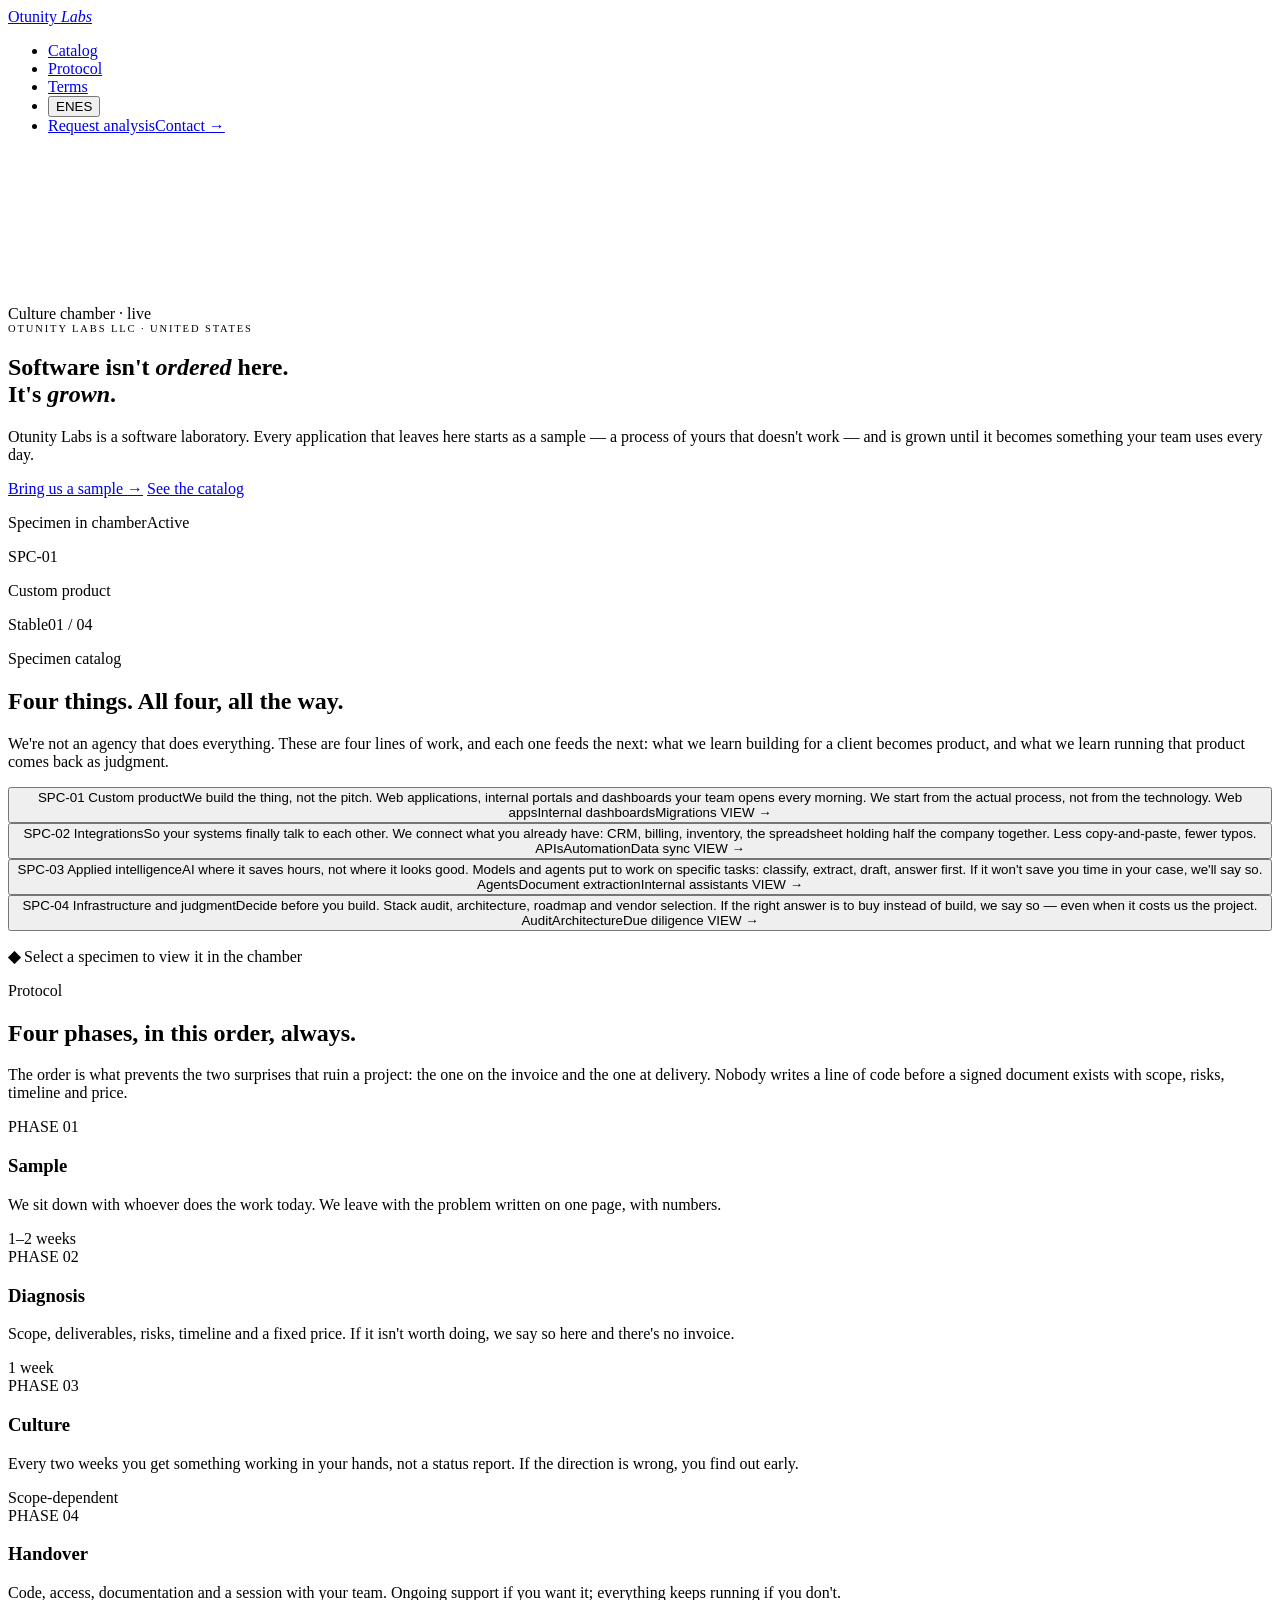
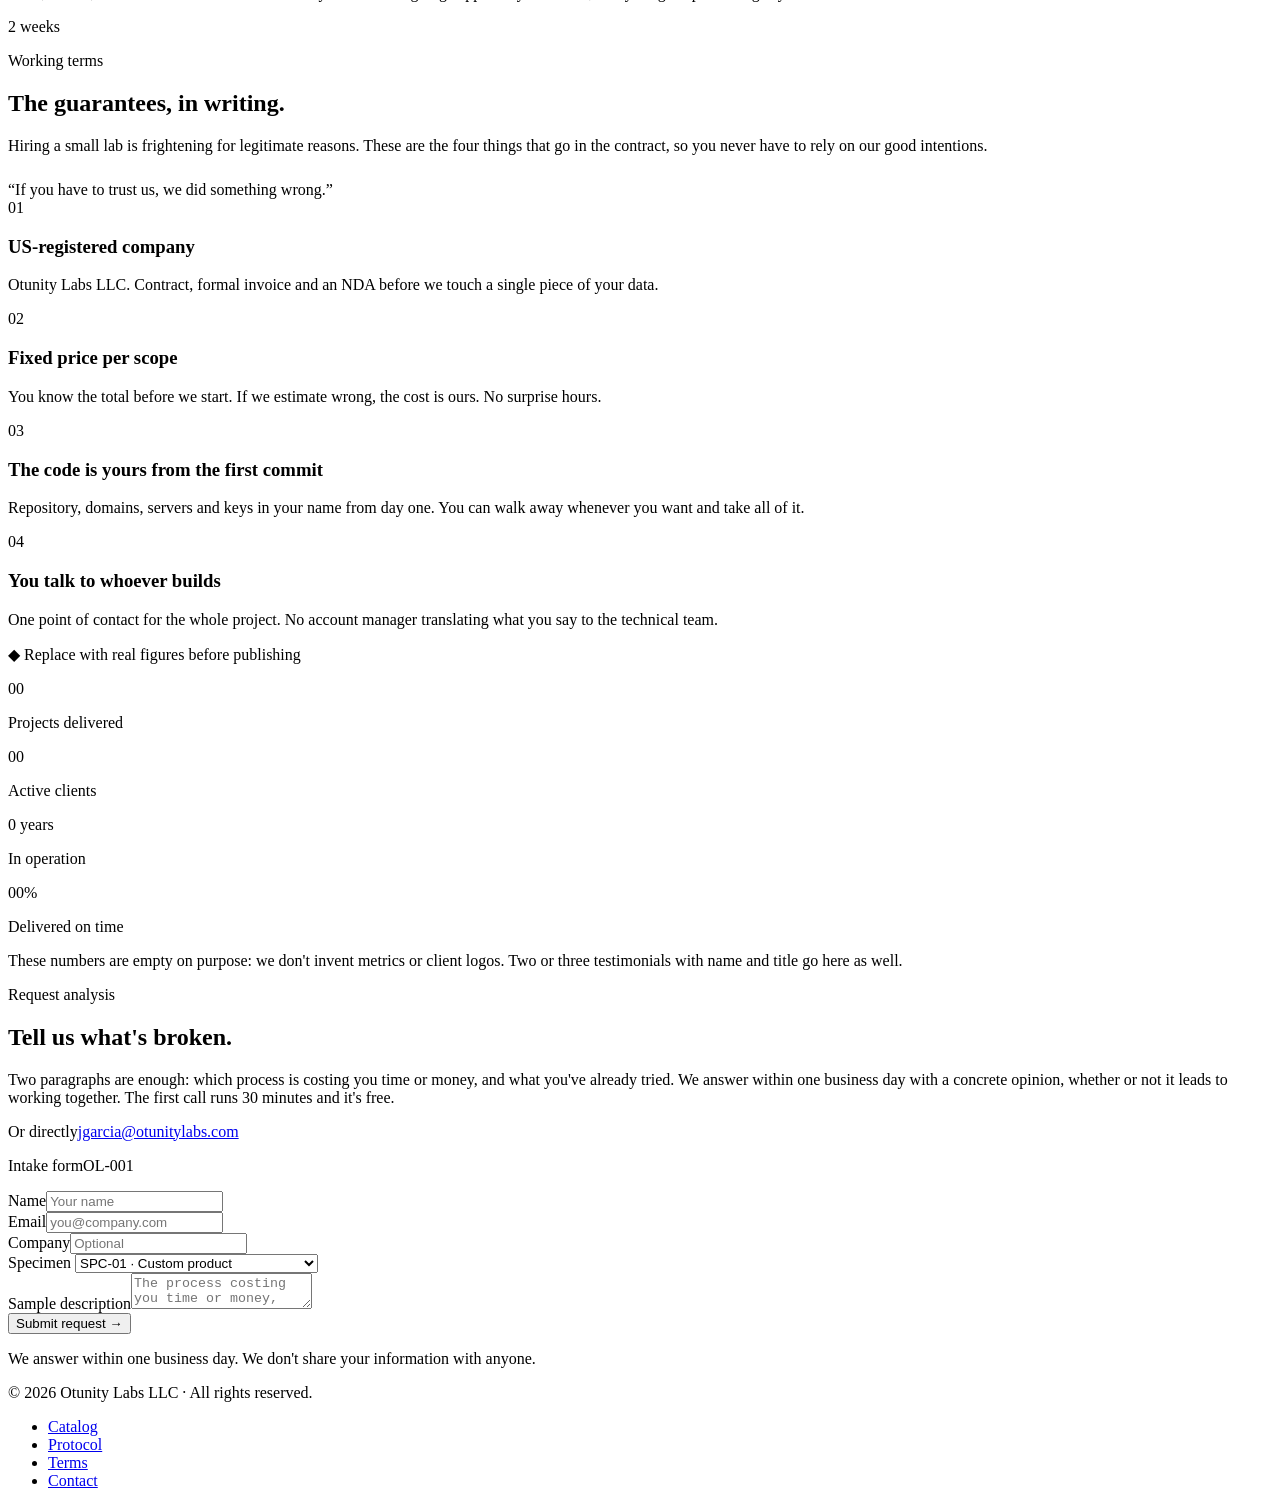
==== index.html @ 3240237f "Add files via upload" ====
<!DOCTYPE html><html lang="en" class="no-js"><head><meta charset="utf-8"><meta name="viewport" content="width=device-width,initial-scale=1"><title>Otunity Labs — Software laboratory</title><meta name="description" content="Otunity Labs LLC. A laboratory where applications are grown: custom products, integrations, applied intelligence and infrastructure. Fixed price, and the code is yours."><meta property="og:title" content="Otunity Labs — Software laboratory"><meta property="og:description" content="We grow applications. Four specimens in the catalog."><meta property="og:type" content="website"><link rel="alternate" hreflang="en" href="./"><link rel="alternate" hreflang="es" href="./"><script>document.documentElement.className="js"</script><link rel="preconnect" href="https://fonts.googleapis.com"><link rel="preconnect" href="https://fonts.gstatic.com" crossorigin><link href="https://fonts.googleapis.com/css2?family=Instrument+Sans:ital,wght@0,400..700;1,400..700&family=IBM+Plex+Mono:ital,wght@0,400;0,500;1,400&family=Newsreader:ital,opsz,wght@1,6..72,300..400&display=swap" rel="stylesheet"><link rel="stylesheet" href="/s.css"></head><body><header class="nav"><div class="wrap nav__in"><a class="brand" href="#top"><span class="brand__dot"></span>Otunity <i>Labs</i></a><nav aria-label="Main"><ul class="nav__links"><li><a href="#catalog" data-es="Catálogo">Catalog</a></li><li><a href="#protocol" data-es="Protocolo">Protocol</a></li><li><a href="#terms" data-es="Condiciones">Terms</a></li><li class="keep"><button class="lang" id="lang" type="button" aria-label="Cambiar a español" title="Español"><span class="lang__i is-on">EN</span><span class="lang__i">ES</span></button></li><li class="keep"><a class="btn btn--solid" href="#request"><span class="btn__long" data-es="Solicitar análisis">Request analysis</span><span class="btn__short" data-es="Contacto">Contact</span> <span class="ar">→</span></a></li></ul></nav></div></header><main id="top"><section class="hero"><div class="chamber" aria-hidden="true"><canvas class="chamber__gl" id="gl"></canvas><div class="chamber__grid"></div><div class="chamber__scrim"></div><div class="chamber__vig"></div></div><div class="wrap hero__in"><div class="hero__top"><p class="lbl" style="margin:0" data-es="Cámara de cultivo · en vivo">Culture chamber · live</p><p class="mono" style="margin:0;font-size:10.5px;letter-spacing:.18em;text-transform:uppercase;color:var(--dim)" data-es-html="Otunity Labs LLC · EE.&nbsp;UU.">Otunity Labs LLC · United States</p></div><h1 class="hero__h" data-es-html="Aquí no se <em>encarga</em> software.<br>Se <em>cultiva</em>.">Software isn't <em>ordered</em> here.<br>It's <em>grown</em>.</h1><div class="hero__grid"><div><p class="hero__p" data-es="Otunity Labs es un laboratorio de software. Cada aplicación que sale de aquí empieza como una muestra —un proceso tuyo que no funciona— y se cultiva hasta convertirse en algo que tu equipo usa todos los días.">Otunity Labs is a software laboratory. Every application that leaves here starts as a sample — a process of yours that doesn't work — and is grown until it becomes something your team uses every day.</p><div class="hero__cta"><a class="btn btn--solid btn--lg" href="#request" data-es="Traer una muestra">Bring us a sample <span class="ar">→</span></a> <a class="btn btn--wire btn--lg" href="#catalog" data-es="Ver el catálogo">See the catalog</a></div></div><div class="read" id="read"><p class="read__hd"><span data-es="Espécimen en cámara">Specimen in chamber</span><span class="read__live" data-es="Activo">Active</span></p><p class="read__id" id="rid">SPC-01</p><p class="read__nm" id="rnm">Custom product</p><div class="read__bar"><i id="rbar"></i></div><p class="read__ft"><span id="rst">Stable</span><span id="rct">01 / 04</span></p></div></div></div></section><section class="cat" id="catalog"><div class="wrap"><div class="cat__hd"><div class="rv"><p class="lbl" data-es="Catálogo de especímenes">Specimen catalog</p><h2 class="h" data-es="Cuatro cosas. Las cuatro, hasta el final.">Four things. All four, all the way.</h2></div><p class="p rv" data-es="No somos una agencia que hace de todo. Son cuatro líneas de trabajo y cada una alimenta a las siguientes: lo que aprendemos construyendo para un cliente se convierte en producto, y lo que aprendemos operando ese producto vuelve como criterio.">We're not an agency that does everything. These are four lines of work, and each one feeds the next: what we learn building for a client becomes product, and what we learn running that product comes back as judgment.</p></div><div class="cat__list" id="cat"><button class="spec rv" type="button" data-i="0" aria-current="true"><span class="spec__id">SPC-01</span> <span><span class="spec__nm" data-es="Producto a medida">Custom product</span><span class="spec__sub" data-es="Construimos la cosa, no la presentación.">We build the thing, not the pitch.</span></span> <span class="spec__tx" data-es="Aplicaciones web, portales internos y paneles que tu equipo abre cada mañana. Empezamos por el proceso real, no por la tecnología.">Web applications, internal portals and dashboards your team opens every morning. We start from the actual process, not from the technology. <span class="spec__tags"><span data-es="Aplicaciones web">Web apps</span><span data-es="Paneles internos">Internal dashboards</span><span data-es="Migraciones">Migrations</span></span></span> <span class="spec__go" data-es="VER →">VIEW →</span></button> <button class="spec rv" type="button" data-i="1"><span class="spec__id">SPC-02</span> <span><span class="spec__nm" data-es="Integraciones">Integrations</span><span class="spec__sub" data-es="Que los sistemas por fin se hablen.">So your systems finally talk to each other.</span></span> <span class="spec__tx" data-es="Conectamos lo que ya tienes: CRM, facturación, almacén, la hoja de cálculo que sostiene media empresa. Menos copiar y pegar, menos errores de tecleo.">We connect what you already have: CRM, billing, inventory, the spreadsheet holding half the company together. Less copy-and-paste, fewer typos. <span class="spec__tags"><span>APIs</span><span data-es="Automatización">Automation</span><span data-es="Sincronización de datos">Data sync</span></span></span> <span class="spec__go" data-es="VER →">VIEW →</span></button> <button class="spec rv" type="button" data-i="2"><span class="spec__id">SPC-03</span> <span><span class="spec__nm" data-es="Inteligencia aplicada">Applied intelligence</span><span class="spec__sub" data-es="IA donde ahorra horas, no donde luce.">AI where it saves hours, not where it looks good.</span></span> <span class="spec__tx" data-es="Modelos y agentes puestos a trabajar en tareas concretas: clasificar, extraer, redactar borradores, responder primero. Si en tu caso no ahorra tiempo, te lo decimos.">Models and agents put to work on specific tasks: classify, extract, draft, answer first. If it won't save you time in your case, we'll say so. <span class="spec__tags"><span data-es="Agentes">Agents</span><span data-es="Extracción de documentos">Document extraction</span><span data-es="Asistentes internos">Internal assistants</span></span></span> <span class="spec__go" data-es="VER →">VIEW →</span></button> <button class="spec rv" type="button" data-i="3"><span class="spec__id">SPC-04</span> <span><span class="spec__nm" data-es="Infraestructura y criterio">Infrastructure and judgment</span><span class="spec__sub" data-es="Antes de construir, decidir.">Decide before you build.</span></span> <span class="spec__tx" data-es="Auditoría del stack, arquitectura, hoja de ruta y selección de proveedores. Si la respuesta correcta es comprar en vez de construir, lo decimos — aunque sea un proyecto menos.">Stack audit, architecture, roadmap and vendor selection. If the right answer is to buy instead of build, we say so — even when it costs us the project. <span class="spec__tags"><span data-es="Auditoría">Audit</span><span data-es="Arquitectura">Architecture</span><span>Due diligence</span></span></span> <span class="spec__go" data-es="VER →">VIEW →</span></button></div><p class="cat__hint rv"><b>◆</b> <span data-es="Selecciona un espécimen para verlo en la cámara">Select a specimen to view it in the chamber</span></p></div></section><section class="proto" id="protocol"><div class="wrap"><div class="proto__hd"><p class="lbl rv" data-es="Protocolo">Protocol</p><h2 class="h rv" data-es="Cuatro fases, en este orden, siempre.">Four phases, in this order, always.</h2><p class="p rv" data-es="El orden es lo que evita las dos sorpresas que arruinan un proyecto: la de la factura y la de la entrega. Nadie escribe una línea de código antes de que exista un documento firmado con alcance, riesgos, plazo y precio.">The order is what prevents the two surprises that ruin a project: the one on the invoice and the one at delivery. Nobody writes a line of code before a signed document exists with scope, risks, timeline and price.</p></div><div class="proto__grid"><div class="step rv"><span class="step__n" data-es="FASE 01">PHASE 01</span><h3 class="step__h" data-es="Muestra">Sample</h3><p class="step__p" data-es="Nos sentamos con quien hace el trabajo hoy. Salimos con el problema descrito en una página, con números.">We sit down with whoever does the work today. We leave with the problem written on one page, with numbers.</p><span class="step__t" data-es="1–2 semanas">1–2 weeks</span></div><div class="step rv"><span class="step__n" data-es="FASE 02">PHASE 02</span><h3 class="step__h" data-es="Diagnóstico">Diagnosis</h3><p class="step__p" data-es="Alcance, entregables, riesgos, plazo y precio cerrado. Si no conviene hacerlo, lo decimos aquí y no hay factura.">Scope, deliverables, risks, timeline and a fixed price. If it isn't worth doing, we say so here and there's no invoice.</p><span class="step__t" data-es="1 semana">1 week</span></div><div class="step rv"><span class="step__n" data-es="FASE 03">PHASE 03</span><h3 class="step__h" data-es="Cultivo">Culture</h3><p class="step__p" data-es="Cada dos semanas tienes algo funcionando en las manos, no un informe de avance. Si el rumbo está mal, se ve pronto.">Every two weeks you get something working in your hands, not a status report. If the direction is wrong, you find out early.</p><span class="step__t" data-es="Según alcance">Scope-dependent</span></div><div class="step rv"><span class="step__n" data-es="FASE 04">PHASE 04</span><h3 class="step__h" data-es="Traspaso">Handover</h3><p class="step__p" data-es="Código, accesos, documentación y una sesión con tu equipo. Soporte si lo quieres; todo sigue en pie si no.">Code, access, documentation and a session with your team. Ongoing support if you want it; everything keeps running if you don't.</p><span class="step__t" data-es="2 semanas">2 weeks</span></div></div></div></section><section class="cond" id="terms"><div class="wrap cond__grid"><div class="rv"><p class="lbl" data-es="Condiciones de trabajo">Working terms</p><h2 class="h" data-es="Las garantías, por escrito.">The guarantees, in writing.</h2><p class="p" data-es="Contratar a un laboratorio pequeño da miedo por razones legítimas. Estas son las cuatro cosas que van en el contrato, para que no dependas de nuestra buena voluntad.">Hiring a small lab is frightening for legitimate reasons. These are the four things that go in the contract, so you never have to rely on our good intentions.</p><p class="note" style="margin:26px 0 0" data-es="«Si te tienes que fiar de nosotros, algo hicimos mal.»">“If you have to trust us, we did something wrong.”</p></div><div><div class="cond__list"><div class="cond__row rv"><span class="cond__ic">01</span><div><h3 class="cond__h" data-es-html="Sociedad registrada en EE.&nbsp;UU.">US-registered company</h3><p class="cond__p" data-es="Otunity Labs LLC. Contrato, factura formal y acuerdo de confidencialidad antes de tocar un solo dato tuyo.">Otunity Labs LLC. Contract, formal invoice and an NDA before we touch a single piece of your data.</p></div></div><div class="cond__row rv"><span class="cond__ic">02</span><div><h3 class="cond__h" data-es="Precio cerrado por alcance">Fixed price per scope</h3><p class="cond__p" data-es="Sabes el total antes de empezar. Si estimamos mal, el costo es nuestro. No hay horas sorpresa.">You know the total before we start. If we estimate wrong, the cost is ours. No surprise hours.</p></div></div><div class="cond__row rv"><span class="cond__ic">03</span><div><h3 class="cond__h" data-es="El código es tuyo desde el primer commit">The code is yours from the first commit</h3><p class="cond__p" data-es="Repositorio, dominios, servidores y llaves a tu nombre desde el día uno. Puedes irte cuando quieras y llevártelo todo.">Repository, domains, servers and keys in your name from day one. You can walk away whenever you want and take all of it.</p></div></div><div class="cond__row rv"><span class="cond__ic">04</span><div><h3 class="cond__h" data-es="Hablas con quien construye">You talk to whoever builds</h3><p class="cond__p" data-es="Un solo interlocutor durante todo el proyecto. Sin gestor de cuenta que traduzca lo que dices al equipo técnico.">One point of contact for the whole project. No account manager translating what you say to the technical team.</p></div></div></div><div class="pend rv"><p class="pend__t" data-es="◆ Reemplazar con cifras reales antes de publicar">◆ Replace with real figures before publishing</p><div class="pend__row"><div><p class="pend__n">00</p><p class="pend__l" data-es="Proyectos entregados">Projects delivered</p></div><div><p class="pend__n">00</p><p class="pend__l" data-es="Clientes activos">Active clients</p></div><div><p class="pend__n" data-es="0 años">0 years</p><p class="pend__l" data-es="En operación">In operation</p></div><div><p class="pend__n">00%</p><p class="pend__l" data-es="Entregados en plazo">Delivered on time</p></div></div><p class="pend__x" data-es="Estos números están vacíos a propósito: no inventamos métricas ni logotipos de clientes. Aquí van también dos o tres testimonios con nombre y cargo.">These numbers are empty on purpose: we don't invent metrics or client logos. Two or three testimonials with name and title go here as well.</p></div></div></div></section><section class="req" id="request"><div class="wrap req__grid"><div class="rv"><p class="lbl" data-es="Solicitar análisis">Request analysis</p><h2 class="h" data-es="Cuéntanos qué está roto.">Tell us what's broken.</h2><p class="req__p" data-es="Dos párrafos bastan: qué proceso te cuesta tiempo o dinero y qué has intentado ya. Respondemos en un día hábil con una opinión concreta, sirva o no para trabajar juntos. La primera llamada dura 30 minutos y no se cobra.">Two paragraphs are enough: which process is costing you time or money, and what you've already tried. We answer within one business day with a concrete opinion, whether or not it leads to working together. The first call runs 30 minutes and it's free.</p><div class="req__dir"><span data-es="O directamente">Or directly</span><a href="mailto:jgarcia@otunitylabs.com">jgarcia@otunitylabs.com</a></div></div><form class="form rv" id="form"><p class="form__hd"><span data-es="Formulario de ingreso">Intake form</span><span>OL-001</span></p><div class="row2"><div class="fld"><label for="f1" data-es="Nombre">Name</label><input id="f1" name="name" required placeholder="Your name" data-es-ph="Tu nombre"></div><div class="fld"><label for="f2">Email</label><input id="f2" name="email" type="email" required placeholder="you@company.com" data-es-ph="tu@empresa.com"></div></div><div class="row2"><div class="fld"><label for="f3" data-es="Empresa">Company</label><input id="f3" name="company" placeholder="Optional" data-es-ph="Opcional"></div><div class="fld"><label for="f4" data-es="Espécimen">Specimen</label> <select id="f4" name="specimen"><option data-es="SPC-01 · Producto a medida">SPC-01 · Custom product</option><option data-es="SPC-02 · Integraciones">SPC-02 · Integrations</option><option data-es="SPC-03 · Inteligencia aplicada">SPC-03 · Applied intelligence</option><option data-es="SPC-04 · Infraestructura y criterio">SPC-04 · Infrastructure and judgment</option><option data-es="Todavía no lo tengo claro">Not sure yet</option></select></div></div><div class="fld"><label for="f5" data-es="Descripción de la muestra">Sample description</label><textarea id="f5" name="message" required placeholder="The process costing you time or money, and what you've already tried." data-es-ph="El proceso que te cuesta tiempo o dinero, y qué has intentado ya."></textarea></div><button class="btn btn--solid btn--lg form__go" type="submit" data-es="Enviar solicitud">Submit request <span class="ar">→</span></button><p class="form__fine" id="fine" data-es="Respondemos en un día hábil. No compartimos tu información con nadie.">We answer within one business day. We don't share your information with anyone.</p></form></div></section></main><footer class="foot"><div class="wrap foot__in"><p style="margin:0">© <span id="yr">2026</span> Otunity Labs LLC · <span data-es="Todos los derechos reservados.">All rights reserved.</span></p><ul class="foot__nav"><li><a href="#catalog" data-es="Catálogo">Catalog</a></li><li><a href="#protocol" data-es="Protocolo">Protocol</a></li><li><a href="#terms" data-es="Condiciones">Terms</a></li><li><a href="mailto:jgarcia@otunitylabs.com" data-es="Contacto">Contact</a></li></ul></div></footer><script src="/app.js"></script></body></html>
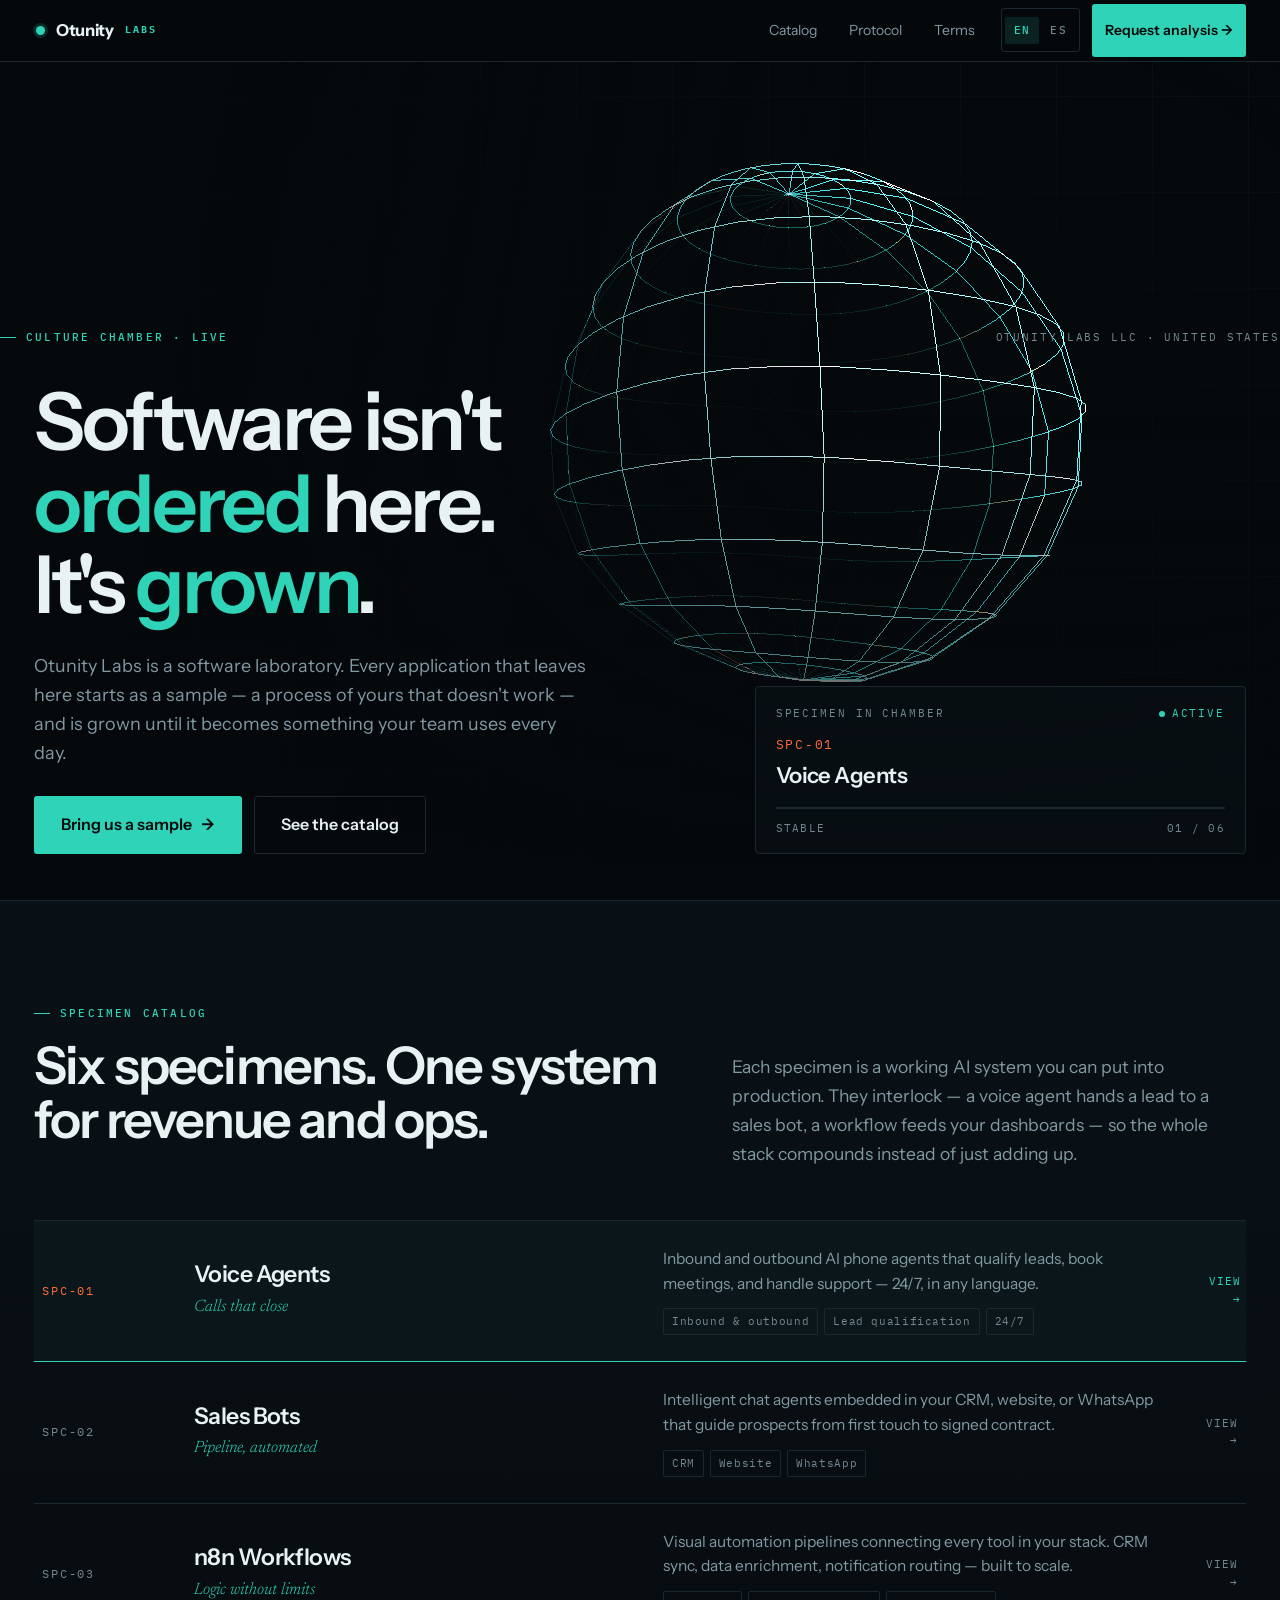
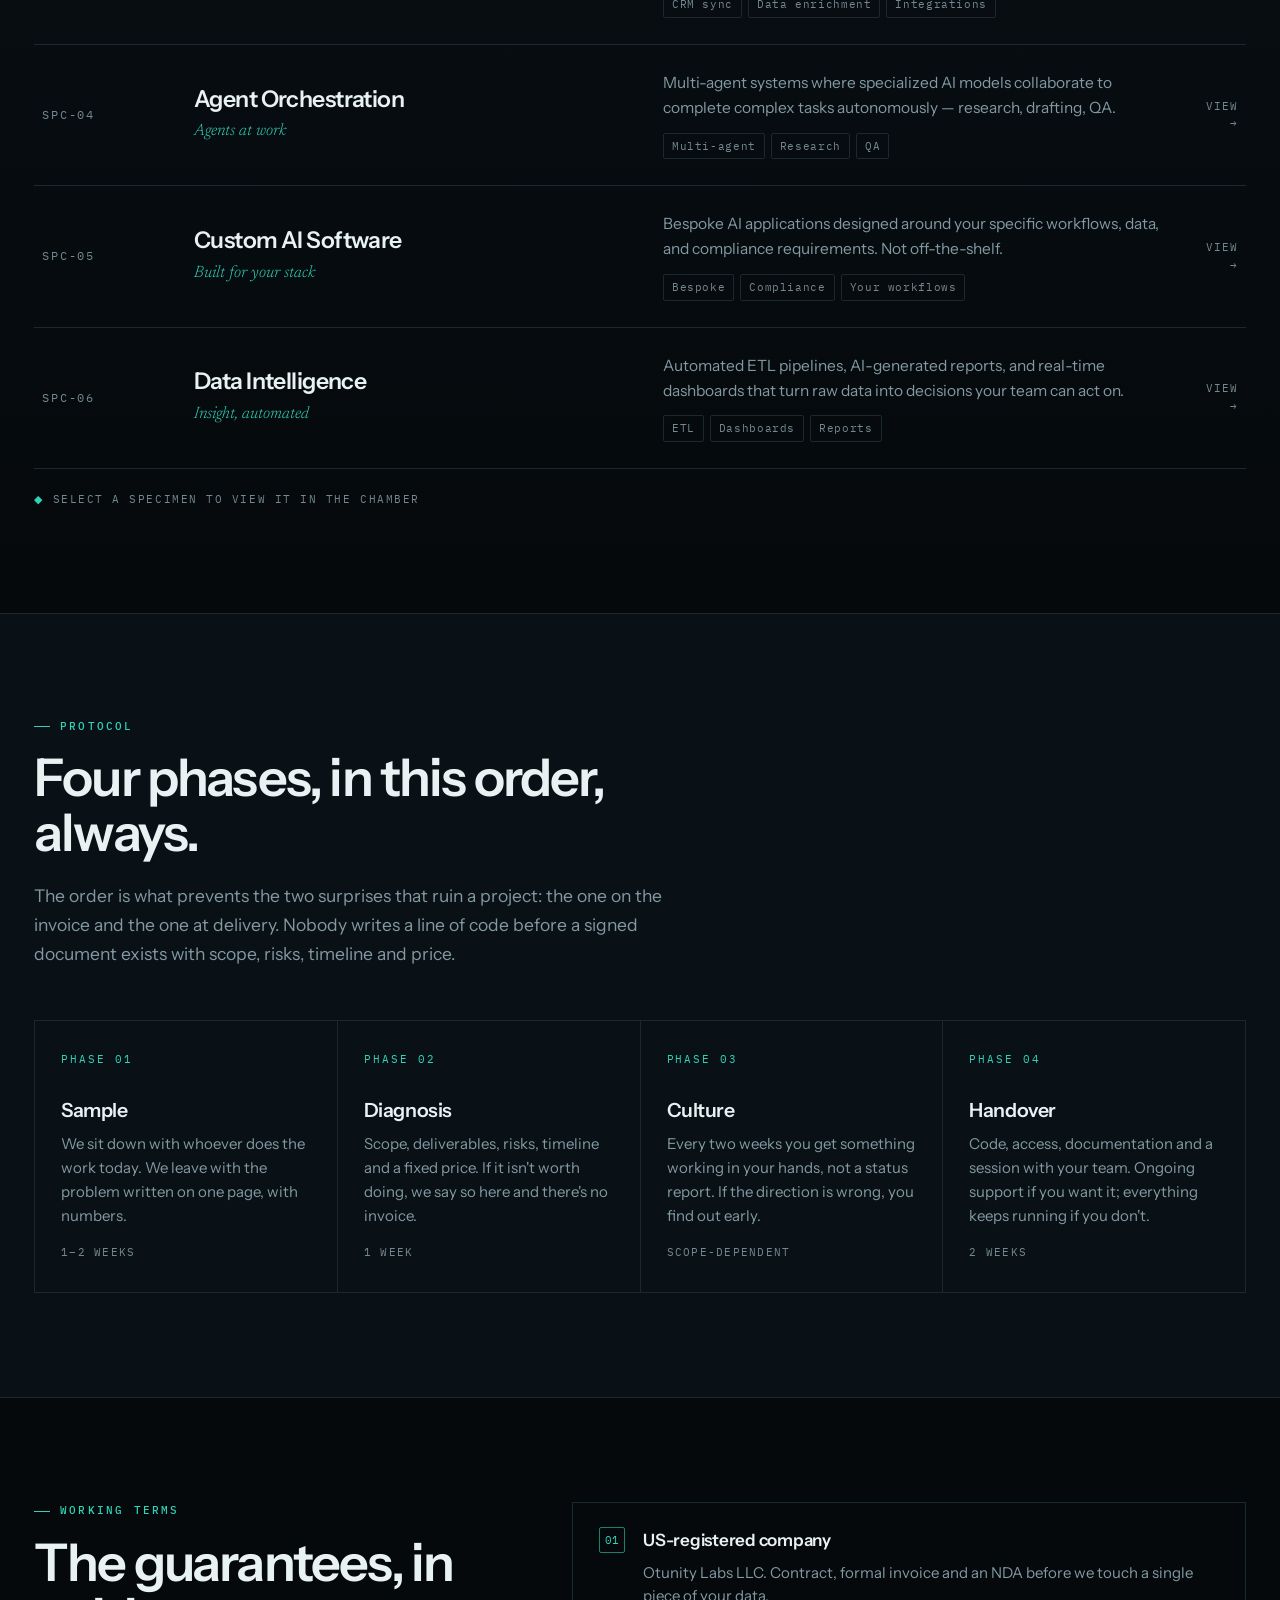
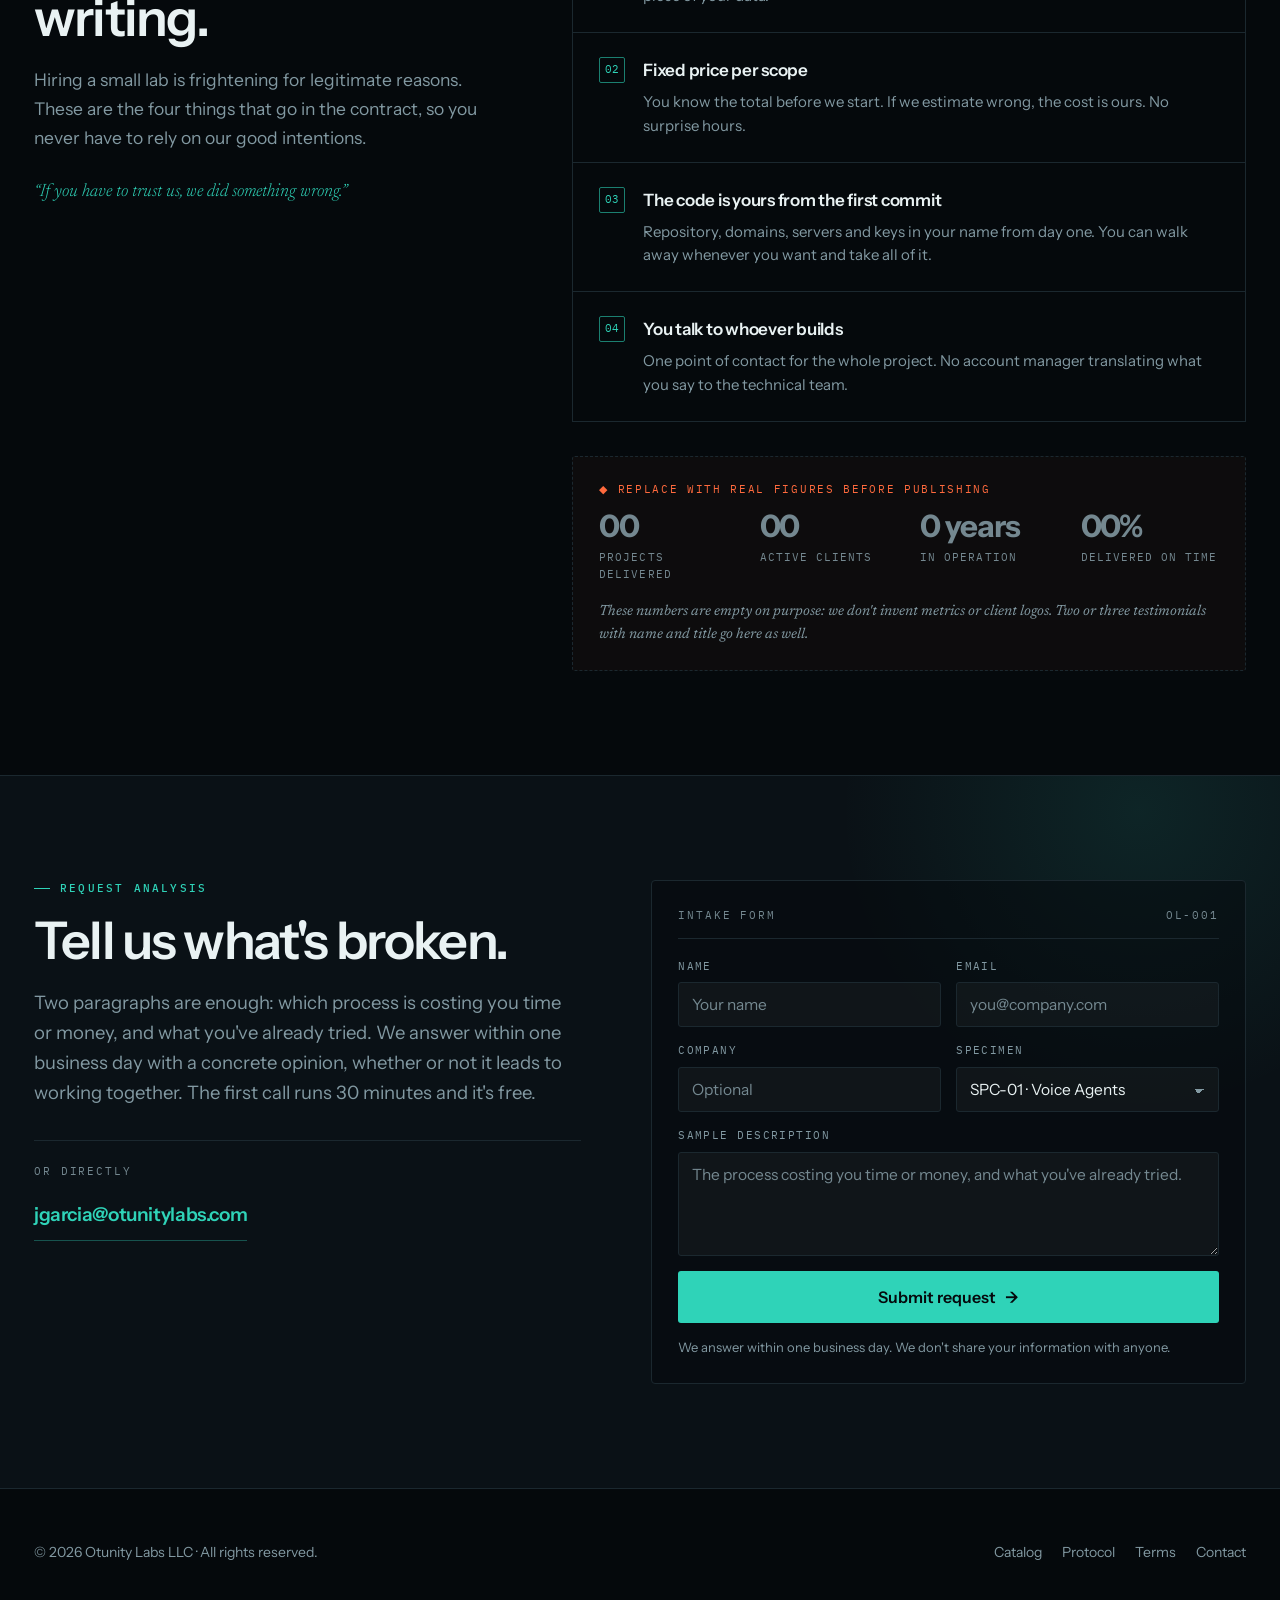
==== commit 173230b1: "Add files via upload" ====
--- a/index.html
+++ b/index.html
@@ -1 +1 @@
-<!DOCTYPE html><html lang="en" class="no-js"><head><meta charset="utf-8"><meta name="viewport" content="width=device-width,initial-scale=1"><title>Otunity Labs — Software laboratory</title><meta name="description" content="Otunity Labs LLC. A laboratory where applications are grown: custom products, integrations, applied intelligence and infrastructure. Fixed price, and the code is yours."><meta property="og:title" content="Otunity Labs — Software laboratory"><meta property="og:description" content="We grow applications. Four specimens in the catalog."><meta property="og:type" content="website"><link rel="alternate" hreflang="en" href="./"><link rel="alternate" hreflang="es" href="./"><script>document.documentElement.className="js"</script><link rel="preconnect" href="https://fonts.googleapis.com"><link rel="preconnect" href="https://fonts.gstatic.com" crossorigin><link href="https://fonts.googleapis.com/css2?family=Instrument+Sans:ital,wght@0,400..700;1,400..700&family=IBM+Plex+Mono:ital,wght@0,400;0,500;1,400&family=Newsreader:ital,opsz,wght@1,6..72,300..400&display=swap" rel="stylesheet"><link rel="stylesheet" href="/s.css"></head><body><header class="nav"><div class="wrap nav__in"><a class="brand" href="#top"><span class="brand__dot"></span>Otunity <i>Labs</i></a><nav aria-label="Main"><ul class="nav__links"><li><a href="#catalog" data-es="Catálogo">Catalog</a></li><li><a href="#protocol" data-es="Protocolo">Protocol</a></li><li><a href="#terms" data-es="Condiciones">Terms</a></li><li class="keep"><button class="lang" id="lang" type="button" aria-label="Cambiar a español" title="Español"><span class="lang__i is-on">EN</span><span class="lang__i">ES</span></button></li><li class="keep"><a class="btn btn--solid" href="#request"><span class="btn__long" data-es="Solicitar análisis">Request analysis</span><span class="btn__short" data-es="Contacto">Contact</span> <span class="ar">→</span></a></li></ul></nav></div></header><main id="top"><section class="hero"><div class="chamber" aria-hidden="true"><canvas class="chamber__gl" id="gl"></canvas><div class="chamber__grid"></div><div class="chamber__scrim"></div><div class="chamber__vig"></div></div><div class="wrap hero__in"><div class="hero__top"><p class="lbl" style="margin:0" data-es="Cámara de cultivo · en vivo">Culture chamber · live</p><p class="mono" style="margin:0;font-size:10.5px;letter-spacing:.18em;text-transform:uppercase;color:var(--dim)" data-es-html="Otunity Labs LLC · EE.&nbsp;UU.">Otunity Labs LLC · United States</p></div><h1 class="hero__h" data-es-html="Aquí no se <em>encarga</em> software.<br>Se <em>cultiva</em>.">Software isn't <em>ordered</em> here.<br>It's <em>grown</em>.</h1><div class="hero__grid"><div><p class="hero__p" data-es="Otunity Labs es un laboratorio de software. Cada aplicación que sale de aquí empieza como una muestra —un proceso tuyo que no funciona— y se cultiva hasta convertirse en algo que tu equipo usa todos los días.">Otunity Labs is a software laboratory. Every application that leaves here starts as a sample — a process of yours that doesn't work — and is grown until it becomes something your team uses every day.</p><div class="hero__cta"><a class="btn btn--solid btn--lg" href="#request" data-es="Traer una muestra">Bring us a sample <span class="ar">→</span></a> <a class="btn btn--wire btn--lg" href="#catalog" data-es="Ver el catálogo">See the catalog</a></div></div><div class="read" id="read"><p class="read__hd"><span data-es="Espécimen en cámara">Specimen in chamber</span><span class="read__live" data-es="Activo">Active</span></p><p class="read__id" id="rid">SPC-01</p><p class="read__nm" id="rnm">Custom product</p><div class="read__bar"><i id="rbar"></i></div><p class="read__ft"><span id="rst">Stable</span><span id="rct">01 / 04</span></p></div></div></div></section><section class="cat" id="catalog"><div class="wrap"><div class="cat__hd"><div class="rv"><p class="lbl" data-es="Catálogo de especímenes">Specimen catalog</p><h2 class="h" data-es="Cuatro cosas. Las cuatro, hasta el final.">Four things. All four, all the way.</h2></div><p class="p rv" data-es="No somos una agencia que hace de todo. Son cuatro líneas de trabajo y cada una alimenta a las siguientes: lo que aprendemos construyendo para un cliente se convierte en producto, y lo que aprendemos operando ese producto vuelve como criterio.">We're not an agency that does everything. These are four lines of work, and each one feeds the next: what we learn building for a client becomes product, and what we learn running that product comes back as judgment.</p></div><div class="cat__list" id="cat"><button class="spec rv" type="button" data-i="0" aria-current="true"><span class="spec__id">SPC-01</span> <span><span class="spec__nm" data-es="Producto a medida">Custom product</span><span class="spec__sub" data-es="Construimos la cosa, no la presentación.">We build the thing, not the pitch.</span></span> <span class="spec__tx" data-es="Aplicaciones web, portales internos y paneles que tu equipo abre cada mañana. Empezamos por el proceso real, no por la tecnología.">Web applications, internal portals and dashboards your team opens every morning. We start from the actual process, not from the technology. <span class="spec__tags"><span data-es="Aplicaciones web">Web apps</span><span data-es="Paneles internos">Internal dashboards</span><span data-es="Migraciones">Migrations</span></span></span> <span class="spec__go" data-es="VER →">VIEW →</span></button> <button class="spec rv" type="button" data-i="1"><span class="spec__id">SPC-02</span> <span><span class="spec__nm" data-es="Integraciones">Integrations</span><span class="spec__sub" data-es="Que los sistemas por fin se hablen.">So your systems finally talk to each other.</span></span> <span class="spec__tx" data-es="Conectamos lo que ya tienes: CRM, facturación, almacén, la hoja de cálculo que sostiene media empresa. Menos copiar y pegar, menos errores de tecleo.">We connect what you already have: CRM, billing, inventory, the spreadsheet holding half the company together. Less copy-and-paste, fewer typos. <span class="spec__tags"><span>APIs</span><span data-es="Automatización">Automation</span><span data-es="Sincronización de datos">Data sync</span></span></span> <span class="spec__go" data-es="VER →">VIEW →</span></button> <button class="spec rv" type="button" data-i="2"><span class="spec__id">SPC-03</span> <span><span class="spec__nm" data-es="Inteligencia aplicada">Applied intelligence</span><span class="spec__sub" data-es="IA donde ahorra horas, no donde luce.">AI where it saves hours, not where it looks good.</span></span> <span class="spec__tx" data-es="Modelos y agentes puestos a trabajar en tareas concretas: clasificar, extraer, redactar borradores, responder primero. Si en tu caso no ahorra tiempo, te lo decimos.">Models and agents put to work on specific tasks: classify, extract, draft, answer first. If it won't save you time in your case, we'll say so. <span class="spec__tags"><span data-es="Agentes">Agents</span><span data-es="Extracción de documentos">Document extraction</span><span data-es="Asistentes internos">Internal assistants</span></span></span> <span class="spec__go" data-es="VER →">VIEW →</span></button> <button class="spec rv" type="button" data-i="3"><span class="spec__id">SPC-04</span> <span><span class="spec__nm" data-es="Infraestructura y criterio">Infrastructure and judgment</span><span class="spec__sub" data-es="Antes de construir, decidir.">Decide before you build.</span></span> <span class="spec__tx" data-es="Auditoría del stack, arquitectura, hoja de ruta y selección de proveedores. Si la respuesta correcta es comprar en vez de construir, lo decimos — aunque sea un proyecto menos.">Stack audit, architecture, roadmap and vendor selection. If the right answer is to buy instead of build, we say so — even when it costs us the project. <span class="spec__tags"><span data-es="Auditoría">Audit</span><span data-es="Arquitectura">Architecture</span><span>Due diligence</span></span></span> <span class="spec__go" data-es="VER →">VIEW →</span></button></div><p class="cat__hint rv"><b>◆</b> <span data-es="Selecciona un espécimen para verlo en la cámara">Select a specimen to view it in the chamber</span></p></div></section><section class="proto" id="protocol"><div class="wrap"><div class="proto__hd"><p class="lbl rv" data-es="Protocolo">Protocol</p><h2 class="h rv" data-es="Cuatro fases, en este orden, siempre.">Four phases, in this order, always.</h2><p class="p rv" data-es="El orden es lo que evita las dos sorpresas que arruinan un proyecto: la de la factura y la de la entrega. Nadie escribe una línea de código antes de que exista un documento firmado con alcance, riesgos, plazo y precio.">The order is what prevents the two surprises that ruin a project: the one on the invoice and the one at delivery. Nobody writes a line of code before a signed document exists with scope, risks, timeline and price.</p></div><div class="proto__grid"><div class="step rv"><span class="step__n" data-es="FASE 01">PHASE 01</span><h3 class="step__h" data-es="Muestra">Sample</h3><p class="step__p" data-es="Nos sentamos con quien hace el trabajo hoy. Salimos con el problema descrito en una página, con números.">We sit down with whoever does the work today. We leave with the problem written on one page, with numbers.</p><span class="step__t" data-es="1–2 semanas">1–2 weeks</span></div><div class="step rv"><span class="step__n" data-es="FASE 02">PHASE 02</span><h3 class="step__h" data-es="Diagnóstico">Diagnosis</h3><p class="step__p" data-es="Alcance, entregables, riesgos, plazo y precio cerrado. Si no conviene hacerlo, lo decimos aquí y no hay factura.">Scope, deliverables, risks, timeline and a fixed price. If it isn't worth doing, we say so here and there's no invoice.</p><span class="step__t" data-es="1 semana">1 week</span></div><div class="step rv"><span class="step__n" data-es="FASE 03">PHASE 03</span><h3 class="step__h" data-es="Cultivo">Culture</h3><p class="step__p" data-es="Cada dos semanas tienes algo funcionando en las manos, no un informe de avance. Si el rumbo está mal, se ve pronto.">Every two weeks you get something working in your hands, not a status report. If the direction is wrong, you find out early.</p><span class="step__t" data-es="Según alcance">Scope-dependent</span></div><div class="step rv"><span class="step__n" data-es="FASE 04">PHASE 04</span><h3 class="step__h" data-es="Traspaso">Handover</h3><p class="step__p" data-es="Código, accesos, documentación y una sesión con tu equipo. Soporte si lo quieres; todo sigue en pie si no.">Code, access, documentation and a session with your team. Ongoing support if you want it; everything keeps running if you don't.</p><span class="step__t" data-es="2 semanas">2 weeks</span></div></div></div></section><section class="cond" id="terms"><div class="wrap cond__grid"><div class="rv"><p class="lbl" data-es="Condiciones de trabajo">Working terms</p><h2 class="h" data-es="Las garantías, por escrito.">The guarantees, in writing.</h2><p class="p" data-es="Contratar a un laboratorio pequeño da miedo por razones legítimas. Estas son las cuatro cosas que van en el contrato, para que no dependas de nuestra buena voluntad.">Hiring a small lab is frightening for legitimate reasons. These are the four things that go in the contract, so you never have to rely on our good intentions.</p><p class="note" style="margin:26px 0 0" data-es="«Si te tienes que fiar de nosotros, algo hicimos mal.»">“If you have to trust us, we did something wrong.”</p></div><div><div class="cond__list"><div class="cond__row rv"><span class="cond__ic">01</span><div><h3 class="cond__h" data-es-html="Sociedad registrada en EE.&nbsp;UU.">US-registered company</h3><p class="cond__p" data-es="Otunity Labs LLC. Contrato, factura formal y acuerdo de confidencialidad antes de tocar un solo dato tuyo.">Otunity Labs LLC. Contract, formal invoice and an NDA before we touch a single piece of your data.</p></div></div><div class="cond__row rv"><span class="cond__ic">02</span><div><h3 class="cond__h" data-es="Precio cerrado por alcance">Fixed price per scope</h3><p class="cond__p" data-es="Sabes el total antes de empezar. Si estimamos mal, el costo es nuestro. No hay horas sorpresa.">You know the total before we start. If we estimate wrong, the cost is ours. No surprise hours.</p></div></div><div class="cond__row rv"><span class="cond__ic">03</span><div><h3 class="cond__h" data-es="El código es tuyo desde el primer commit">The code is yours from the first commit</h3><p class="cond__p" data-es="Repositorio, dominios, servidores y llaves a tu nombre desde el día uno. Puedes irte cuando quieras y llevártelo todo.">Repository, domains, servers and keys in your name from day one. You can walk away whenever you want and take all of it.</p></div></div><div class="cond__row rv"><span class="cond__ic">04</span><div><h3 class="cond__h" data-es="Hablas con quien construye">You talk to whoever builds</h3><p class="cond__p" data-es="Un solo interlocutor durante todo el proyecto. Sin gestor de cuenta que traduzca lo que dices al equipo técnico.">One point of contact for the whole project. No account manager translating what you say to the technical team.</p></div></div></div><div class="pend rv"><p class="pend__t" data-es="◆ Reemplazar con cifras reales antes de publicar">◆ Replace with real figures before publishing</p><div class="pend__row"><div><p class="pend__n">00</p><p class="pend__l" data-es="Proyectos entregados">Projects delivered</p></div><div><p class="pend__n">00</p><p class="pend__l" data-es="Clientes activos">Active clients</p></div><div><p class="pend__n" data-es="0 años">0 years</p><p class="pend__l" data-es="En operación">In operation</p></div><div><p class="pend__n">00%</p><p class="pend__l" data-es="Entregados en plazo">Delivered on time</p></div></div><p class="pend__x" data-es="Estos números están vacíos a propósito: no inventamos métricas ni logotipos de clientes. Aquí van también dos o tres testimonios con nombre y cargo.">These numbers are empty on purpose: we don't invent metrics or client logos. Two or three testimonials with name and title go here as well.</p></div></div></div></section><section class="req" id="request"><div class="wrap req__grid"><div class="rv"><p class="lbl" data-es="Solicitar análisis">Request analysis</p><h2 class="h" data-es="Cuéntanos qué está roto.">Tell us what's broken.</h2><p class="req__p" data-es="Dos párrafos bastan: qué proceso te cuesta tiempo o dinero y qué has intentado ya. Respondemos en un día hábil con una opinión concreta, sirva o no para trabajar juntos. La primera llamada dura 30 minutos y no se cobra.">Two paragraphs are enough: which process is costing you time or money, and what you've already tried. We answer within one business day with a concrete opinion, whether or not it leads to working together. The first call runs 30 minutes and it's free.</p><div class="req__dir"><span data-es="O directamente">Or directly</span><a href="mailto:jgarcia@otunitylabs.com">jgarcia@otunitylabs.com</a></div></div><form class="form rv" id="form"><p class="form__hd"><span data-es="Formulario de ingreso">Intake form</span><span>OL-001</span></p><div class="row2"><div class="fld"><label for="f1" data-es="Nombre">Name</label><input id="f1" name="name" required placeholder="Your name" data-es-ph="Tu nombre"></div><div class="fld"><label for="f2">Email</label><input id="f2" name="email" type="email" required placeholder="you@company.com" data-es-ph="tu@empresa.com"></div></div><div class="row2"><div class="fld"><label for="f3" data-es="Empresa">Company</label><input id="f3" name="company" placeholder="Optional" data-es-ph="Opcional"></div><div class="fld"><label for="f4" data-es="Espécimen">Specimen</label> <select id="f4" name="specimen"><option data-es="SPC-01 · Producto a medida">SPC-01 · Custom product</option><option data-es="SPC-02 · Integraciones">SPC-02 · Integrations</option><option data-es="SPC-03 · Inteligencia aplicada">SPC-03 · Applied intelligence</option><option data-es="SPC-04 · Infraestructura y criterio">SPC-04 · Infrastructure and judgment</option><option data-es="Todavía no lo tengo claro">Not sure yet</option></select></div></div><div class="fld"><label for="f5" data-es="Descripción de la muestra">Sample description</label><textarea id="f5" name="message" required placeholder="The process costing you time or money, and what you've already tried." data-es-ph="El proceso que te cuesta tiempo o dinero, y qué has intentado ya."></textarea></div><button class="btn btn--solid btn--lg form__go" type="submit" data-es="Enviar solicitud">Submit request <span class="ar">→</span></button><p class="form__fine" id="fine" data-es="Respondemos en un día hábil. No compartimos tu información con nadie.">We answer within one business day. We don't share your information with anyone.</p></form></div></section></main><footer class="foot"><div class="wrap foot__in"><p style="margin:0">© <span id="yr">2026</span> Otunity Labs LLC · <span data-es="Todos los derechos reservados.">All rights reserved.</span></p><ul class="foot__nav"><li><a href="#catalog" data-es="Catálogo">Catalog</a></li><li><a href="#protocol" data-es="Protocolo">Protocol</a></li><li><a href="#terms" data-es="Condiciones">Terms</a></li><li><a href="mailto:jgarcia@otunitylabs.com" data-es="Contacto">Contact</a></li></ul></div></footer><script src="/app.js"></script></body></html>+<!DOCTYPE html><html lang="en" class="no-js"><head><meta charset="utf-8"><meta name="viewport" content="width=device-width,initial-scale=1"><title>Otunity Labs — AI systems laboratory</title><meta name="description" content="Otunity Labs LLC. Voice agents, sales bots, workflow automation, multi-agent orchestration, custom AI software and data intelligence — built around your stack."><meta property="og:title" content="Otunity Labs — Software laboratory"><meta property="og:description" content="Six AI systems in the catalog: voice agents, sales bots, workflows, orchestration, custom software, data intelligence."><meta property="og:type" content="website"><link rel="alternate" hreflang="en" href="./"><link rel="alternate" hreflang="es" href="./"><script>document.documentElement.className="js"</script><link rel="preconnect" href="https://fonts.googleapis.com"><link rel="preconnect" href="https://fonts.gstatic.com" crossorigin><link href="https://fonts.googleapis.com/css2?family=Instrument+Sans:ital,wght@0,400..700;1,400..700&family=IBM+Plex+Mono:ital,wght@0,400;0,500;1,400&family=Newsreader:ital,opsz,wght@1,6..72,300..400&display=swap" rel="stylesheet"><link rel="stylesheet" href="/s.css"></head><body><header class="nav"><div class="wrap nav__in"><a class="brand" href="#top"><span class="brand__dot"></span>Otunity <i>Labs</i></a><nav aria-label="Main"><ul class="nav__links"><li><a href="#catalog" data-es="Catálogo">Catalog</a></li><li><a href="#protocol" data-es="Protocolo">Protocol</a></li><li><a href="#terms" data-es="Condiciones">Terms</a></li><li class="keep"><button class="lang" id="lang" type="button" aria-label="Cambiar a español" title="Español"><span class="lang__i is-on">EN</span><span class="lang__i">ES</span></button></li><li class="keep"><a class="btn btn--solid" href="#request"><span class="btn__long" data-es="Solicitar análisis">Request analysis</span><span class="btn__short" data-es="Contacto">Contact</span> <span class="ar">→</span></a></li></ul></nav></div></header><main id="top"><section class="hero"><div class="chamber" aria-hidden="true"><canvas class="chamber__gl" id="gl"></canvas><div class="chamber__grid"></div><div class="chamber__scrim"></div><div class="chamber__vig"></div></div><div class="wrap hero__in"><div class="hero__top"><p class="lbl" style="margin:0" data-es="Cámara de cultivo · en vivo">Culture chamber · live</p><p class="mono" style="margin:0;font-size:10.5px;letter-spacing:.18em;text-transform:uppercase;color:var(--dim)" data-es-html="Otunity Labs LLC · EE.&nbsp;UU.">Otunity Labs LLC · United States</p></div><h1 class="hero__h" data-es-html="Aquí no se <em>encarga</em> software.<br>Se <em>cultiva</em>.">Software isn't <em>ordered</em> here.<br>It's <em>grown</em>.</h1><div class="hero__grid"><div><p class="hero__p" data-es="Otunity Labs es un laboratorio de software. Cada aplicación que sale de aquí empieza como una muestra —un proceso tuyo que no funciona— y se cultiva hasta convertirse en algo que tu equipo usa todos los días.">Otunity Labs is a software laboratory. Every application that leaves here starts as a sample — a process of yours that doesn't work — and is grown until it becomes something your team uses every day.</p><div class="hero__cta"><a class="btn btn--solid btn--lg" href="#request" data-es="Traer una muestra">Bring us a sample <span class="ar">→</span></a> <a class="btn btn--wire btn--lg" href="#catalog" data-es="Ver el catálogo">See the catalog</a></div></div><div class="read" id="read"><p class="read__hd"><span data-es="Espécimen en cámara">Specimen in chamber</span><span class="read__live" data-es="Activo">Active</span></p><p class="read__id" id="rid">SPC-01</p><p class="read__nm" id="rnm">Voice Agents</p><div class="read__bar"><i id="rbar"></i></div><p class="read__ft"><span id="rst">Stable</span><span id="rct">01 / 06</span></p></div></div></div></section><section class="cat" id="catalog"><div class="wrap"><div class="cat__hd"><div class="rv"><p class="lbl" data-es="Catálogo de especímenes">Specimen catalog</p><h2 class="h" data-es="Seis especímenes. Un sistema para ventas y operaciones.">Six specimens. One system for revenue and ops.</h2></div><p class="p rv" data-es="Cada espécimen es un sistema de IA listo para producción. Encajan entre sí — un agente de voz pasa un lead a un bot de ventas, un flujo alimenta tus paneles — así todo el stack se potencia en vez de solo sumar.">Each specimen is a working AI system you can put into production. They interlock — a voice agent hands a lead to a sales bot, a workflow feeds your dashboards — so the whole stack compounds instead of just adding up.</p></div><div class="cat__list" id="cat"><button class="spec rv" type="button" data-i="0" aria-current="true"><span class="spec__id">SPC-01</span> <span><span class="spec__nm" data-es="Agentes de voz">Voice Agents</span><span class="spec__sub" data-es="Llamadas que cierran">Calls that close</span></span> <span class="spec__tx" data-es="Agentes de voz con IA, entrantes y salientes, que califican leads, agendan reuniones y atienden soporte — 24/7, en cualquier idioma.">Inbound and outbound AI phone agents that qualify leads, book meetings, and handle support — 24/7, in any language. <span class="spec__tags"><span data-es="Entrantes y salientes">Inbound &amp; outbound</span><span data-es="Calificación de leads">Lead qualification</span><span>24/7</span></span></span> <span class="spec__go" data-es="VER →">VIEW →</span></button> <button class="spec rv" type="button" data-i="1"><span class="spec__id">SPC-02</span> <span><span class="spec__nm" data-es="Bots de ventas">Sales Bots</span><span class="spec__sub" data-es="Pipeline, automatizado">Pipeline, automated</span></span> <span class="spec__tx" data-es="Agentes de chat inteligentes integrados en tu CRM, web o WhatsApp que guían al prospecto desde el primer contacto hasta el contrato firmado.">Intelligent chat agents embedded in your CRM, website, or WhatsApp that guide prospects from first touch to signed contract. <span class="spec__tags"><span>CRM</span><span data-es="Web">Website</span><span>WhatsApp</span></span></span> <span class="spec__go" data-es="VER →">VIEW →</span></button> <button class="spec rv" type="button" data-i="2"><span class="spec__id">SPC-03</span> <span><span class="spec__nm" data-es="Flujos n8n">n8n Workflows</span><span class="spec__sub" data-es="Lógica sin límites">Logic without limits</span></span> <span class="spec__tx" data-es="Flujos de automatización visual que conectan todas las herramientas de tu stack. Sincronización de CRM, enriquecimiento de datos, enrutado de notificaciones — hechos para escalar.">Visual automation pipelines connecting every tool in your stack. CRM sync, data enrichment, notification routing — built to scale. <span class="spec__tags"><span data-es="Sincronización CRM">CRM sync</span><span data-es="Enriquecimiento">Data enrichment</span><span data-es="Integraciones">Integrations</span></span></span> <span class="spec__go" data-es="VER →">VIEW →</span></button> <button class="spec rv" type="button" data-i="3"><span class="spec__id">SPC-04</span> <span><span class="spec__nm" data-es="Orquestación de agentes">Agent Orchestration</span><span class="spec__sub" data-es="Agentes trabajando">Agents at work</span></span> <span class="spec__tx" data-es="Sistemas multiagente donde modelos de IA especializados colaboran para completar tareas complejas de forma autónoma — investigación, redacción y control de calidad.">Multi-agent systems where specialized AI models collaborate to complete complex tasks autonomously — research, drafting, QA. <span class="spec__tags"><span data-es="Multiagente">Multi-agent</span><span data-es="Investigación">Research</span><span>QA</span></span></span> <span class="spec__go" data-es="VER →">VIEW →</span></button> <button class="spec rv" type="button" data-i="4"><span class="spec__id">SPC-05</span> <span><span class="spec__nm" data-es="Software de IA a medida">Custom AI Software</span><span class="spec__sub" data-es="Hecho para tu stack">Built for your stack</span></span> <span class="spec__tx" data-es="Aplicaciones de IA a medida, diseñadas en torno a tus flujos de trabajo, tus datos y tus requisitos de cumplimiento. Nada enlatado.">Bespoke AI applications designed around your specific workflows, data, and compliance requirements. Not off-the-shelf. <span class="spec__tags"><span data-es="A medida">Bespoke</span><span data-es="Cumplimiento">Compliance</span><span data-es="Tus flujos">Your workflows</span></span></span> <span class="spec__go" data-es="VER →">VIEW →</span></button> <button class="spec rv" type="button" data-i="5"><span class="spec__id">SPC-06</span> <span><span class="spec__nm" data-es="Inteligencia de datos">Data Intelligence</span><span class="spec__sub" data-es="Información, automatizada">Insight, automated</span></span> <span class="spec__tx" data-es="Pipelines ETL automatizados, informes generados con IA y paneles en tiempo real que convierten datos crudos en decisiones que tu equipo puede tomar.">Automated ETL pipelines, AI-generated reports, and real-time dashboards that turn raw data into decisions your team can act on. <span class="spec__tags"><span>ETL</span><span data-es="Paneles">Dashboards</span><span data-es="Informes">Reports</span></span></span> <span class="spec__go" data-es="VER →">VIEW →</span></button></div><p class="cat__hint rv"><b>◆</b> <span data-es="Selecciona un espécimen para verlo en la cámara">Select a specimen to view it in the chamber</span></p></div></section><section class="proto" id="protocol"><div class="wrap"><div class="proto__hd"><p class="lbl rv" data-es="Protocolo">Protocol</p><h2 class="h rv" data-es="Cuatro fases, en este orden, siempre.">Four phases, in this order, always.</h2><p class="p rv" data-es="El orden es lo que evita las dos sorpresas que arruinan un proyecto: la de la factura y la de la entrega. Nadie escribe una línea de código antes de que exista un documento firmado con alcance, riesgos, plazo y precio.">The order is what prevents the two surprises that ruin a project: the one on the invoice and the one at delivery. Nobody writes a line of code before a signed document exists with scope, risks, timeline and price.</p></div><div class="proto__grid"><div class="step rv"><span class="step__n" data-es="FASE 01">PHASE 01</span><h3 class="step__h" data-es="Muestra">Sample</h3><p class="step__p" data-es="Nos sentamos con quien hace el trabajo hoy. Salimos con el problema descrito en una página, con números.">We sit down with whoever does the work today. We leave with the problem written on one page, with numbers.</p><span class="step__t" data-es="1–2 semanas">1–2 weeks</span></div><div class="step rv"><span class="step__n" data-es="FASE 02">PHASE 02</span><h3 class="step__h" data-es="Diagnóstico">Diagnosis</h3><p class="step__p" data-es="Alcance, entregables, riesgos, plazo y precio cerrado. Si no conviene hacerlo, lo decimos aquí y no hay factura.">Scope, deliverables, risks, timeline and a fixed price. If it isn't worth doing, we say so here and there's no invoice.</p><span class="step__t" data-es="1 semana">1 week</span></div><div class="step rv"><span class="step__n" data-es="FASE 03">PHASE 03</span><h3 class="step__h" data-es="Cultivo">Culture</h3><p class="step__p" data-es="Cada dos semanas tienes algo funcionando en las manos, no un informe de avance. Si el rumbo está mal, se ve pronto.">Every two weeks you get something working in your hands, not a status report. If the direction is wrong, you find out early.</p><span class="step__t" data-es="Según alcance">Scope-dependent</span></div><div class="step rv"><span class="step__n" data-es="FASE 04">PHASE 04</span><h3 class="step__h" data-es="Traspaso">Handover</h3><p class="step__p" data-es="Código, accesos, documentación y una sesión con tu equipo. Soporte si lo quieres; todo sigue en pie si no.">Code, access, documentation and a session with your team. Ongoing support if you want it; everything keeps running if you don't.</p><span class="step__t" data-es="2 semanas">2 weeks</span></div></div></div></section><section class="cond" id="terms"><div class="wrap cond__grid"><div class="rv"><p class="lbl" data-es="Condiciones de trabajo">Working terms</p><h2 class="h" data-es="Las garantías, por escrito.">The guarantees, in writing.</h2><p class="p" data-es="Contratar a un laboratorio pequeño da miedo por razones legítimas. Estas son las cuatro cosas que van en el contrato, para que no dependas de nuestra buena voluntad.">Hiring a small lab is frightening for legitimate reasons. These are the four things that go in the contract, so you never have to rely on our good intentions.</p><p class="note" style="margin:26px 0 0" data-es="«Si te tienes que fiar de nosotros, algo hicimos mal.»">“If you have to trust us, we did something wrong.”</p></div><div><div class="cond__list"><div class="cond__row rv"><span class="cond__ic">01</span><div><h3 class="cond__h" data-es-html="Sociedad registrada en EE.&nbsp;UU.">US-registered company</h3><p class="cond__p" data-es="Otunity Labs LLC. Contrato, factura formal y acuerdo de confidencialidad antes de tocar un solo dato tuyo.">Otunity Labs LLC. Contract, formal invoice and an NDA before we touch a single piece of your data.</p></div></div><div class="cond__row rv"><span class="cond__ic">02</span><div><h3 class="cond__h" data-es="Precio cerrado por alcance">Fixed price per scope</h3><p class="cond__p" data-es="Sabes el total antes de empezar. Si estimamos mal, el costo es nuestro. No hay horas sorpresa.">You know the total before we start. If we estimate wrong, the cost is ours. No surprise hours.</p></div></div><div class="cond__row rv"><span class="cond__ic">03</span><div><h3 class="cond__h" data-es="El código es tuyo desde el primer commit">The code is yours from the first commit</h3><p class="cond__p" data-es="Repositorio, dominios, servidores y llaves a tu nombre desde el día uno. Puedes irte cuando quieras y llevártelo todo.">Repository, domains, servers and keys in your name from day one. You can walk away whenever you want and take all of it.</p></div></div><div class="cond__row rv"><span class="cond__ic">04</span><div><h3 class="cond__h" data-es="Hablas con quien construye">You talk to whoever builds</h3><p class="cond__p" data-es="Un solo interlocutor durante todo el proyecto. Sin gestor de cuenta que traduzca lo que dices al equipo técnico.">One point of contact for the whole project. No account manager translating what you say to the technical team.</p></div></div></div><div class="pend rv"><p class="pend__t" data-es="◆ Reemplazar con cifras reales antes de publicar">◆ Replace with real figures before publishing</p><div class="pend__row"><div><p class="pend__n">00</p><p class="pend__l" data-es="Proyectos entregados">Projects delivered</p></div><div><p class="pend__n">00</p><p class="pend__l" data-es="Clientes activos">Active clients</p></div><div><p class="pend__n" data-es="0 años">0 years</p><p class="pend__l" data-es="En operación">In operation</p></div><div><p class="pend__n">00%</p><p class="pend__l" data-es="Entregados en plazo">Delivered on time</p></div></div><p class="pend__x" data-es="Estos números están vacíos a propósito: no inventamos métricas ni logotipos de clientes. Aquí van también dos o tres testimonios con nombre y cargo.">These numbers are empty on purpose: we don't invent metrics or client logos. Two or three testimonials with name and title go here as well.</p></div></div></div></section><section class="req" id="request"><div class="wrap req__grid"><div class="rv"><p class="lbl" data-es="Solicitar análisis">Request analysis</p><h2 class="h" data-es="Cuéntanos qué está roto.">Tell us what's broken.</h2><p class="req__p" data-es="Dos párrafos bastan: qué proceso te cuesta tiempo o dinero y qué has intentado ya. Respondemos en un día hábil con una opinión concreta, sirva o no para trabajar juntos. La primera llamada dura 30 minutos y no se cobra.">Two paragraphs are enough: which process is costing you time or money, and what you've already tried. We answer within one business day with a concrete opinion, whether or not it leads to working together. The first call runs 30 minutes and it's free.</p><div class="req__dir"><span data-es="O directamente">Or directly</span><a href="mailto:jgarcia@otunitylabs.com">jgarcia@otunitylabs.com</a></div></div><form class="form rv" id="form"><p class="form__hd"><span data-es="Formulario de ingreso">Intake form</span><span>OL-001</span></p><div class="row2"><div class="fld"><label for="f1" data-es="Nombre">Name</label><input id="f1" name="name" required placeholder="Your name" data-es-ph="Tu nombre"></div><div class="fld"><label for="f2">Email</label><input id="f2" name="email" type="email" required placeholder="you@company.com" data-es-ph="tu@empresa.com"></div></div><div class="row2"><div class="fld"><label for="f3" data-es="Empresa">Company</label><input id="f3" name="company" placeholder="Optional" data-es-ph="Opcional"></div><div class="fld"><label for="f4" data-es="Espécimen">Specimen</label> <select id="f4" name="specimen"><option data-es="SPC-01 · Agentes de voz">SPC-01 · Voice Agents</option><option data-es="SPC-02 · Bots de ventas">SPC-02 · Sales Bots</option><option data-es="SPC-03 · Flujos n8n">SPC-03 · n8n Workflows</option><option data-es="SPC-04 · Orquestación de agentes">SPC-04 · Agent Orchestration</option><option data-es="SPC-05 · Software de IA a medida">SPC-05 · Custom AI Software</option><option data-es="SPC-06 · Inteligencia de datos">SPC-06 · Data Intelligence</option><option data-es="Todavía no lo tengo claro">Not sure yet</option></select></div></div><div class="fld"><label for="f5" data-es="Descripción de la muestra">Sample description</label><textarea id="f5" name="message" required placeholder="The process costing you time or money, and what you've already tried." data-es-ph="El proceso que te cuesta tiempo o dinero, y qué has intentado ya."></textarea></div><button class="btn btn--solid btn--lg form__go" type="submit" data-es="Enviar solicitud">Submit request <span class="ar">→</span></button><p class="form__fine" id="fine" data-es="Respondemos en un día hábil. No compartimos tu información con nadie.">We answer within one business day. We don't share your information with anyone.</p></form></div></section></main><footer class="foot"><div class="wrap foot__in"><p style="margin:0">© <span id="yr">2026</span> Otunity Labs LLC · <span data-es="Todos los derechos reservados.">All rights reserved.</span></p><ul class="foot__nav"><li><a href="#catalog" data-es="Catálogo">Catalog</a></li><li><a href="#protocol" data-es="Protocolo">Protocol</a></li><li><a href="#terms" data-es="Condiciones">Terms</a></li><li><a href="mailto:jgarcia@otunitylabs.com" data-es="Contacto">Contact</a></li></ul></div></footer><script src="/app.js"></script></body></html>
--- a/s.css
+++ b/s.css
@@ -0,0 +1 @@
+:root{--void:#05090C;--chamber:#0A1116;--panel:#0D161C;--line:#1B282F;--haze:#8299A2;--clear:#E9F2F3;--dim:#748890;--culture:#2FD3B8;--culture-dim:#1B7F70;--reagent:#FF6A3D;--f-d:"Instrument Sans",system-ui,sans-serif;--f-m:"IBM Plex Mono",ui-monospace,monospace;--f-n:"Newsreader",Georgia,serif;--gut:34px;--max:1280px}*,::after,::before{box-sizing:border-box}html{scroll-behavior:smooth}body{margin:0;background:var(--void);color:var(--clear);font-family:var(--f-d);font-size:17px;line-height:1.6;-webkit-font-smoothing:antialiased;overflow-x:hidden}section[id]{scroll-margin-top:86px}a{color:inherit}:focus-visible{outline:2px solid var(--culture);outline-offset:3px}.wrap{max-width:var(--max);margin:0 auto;padding:0 var(--gut)}.mono{font-family:var(--f-m)}.lbl{font-family:var(--f-m);font-size:11px;font-weight:500;letter-spacing:.2em;text-transform:uppercase;color:var(--culture);margin:0 0 16px;display:flex;align-items:center;gap:10px}.lbl::before{content:"";width:16px;height:1px;background:var(--culture);flex:0 0 auto}.lbl--dim{color:var(--dim)}.lbl--dim::before{background:var(--dim)}h2.h{font-size:clamp(31px,4.4vw,52px);letter-spacing:-.035em;line-height:1.05;margin:0 0 20px;font-weight:600}.p{color:var(--haze);font-size:17.5px;line-height:1.66;margin:0;max-width:60ch}.note{font-family:var(--f-n);font-style:italic;font-size:18px;line-height:1.6;color:var(--culture);font-weight:300}.nav{position:fixed;top:0;left:0;right:0;z-index:60;height:62px;display:flex;align-items:center;background:rgba(5,9,12,.72);backdrop-filter:blur(14px);border-bottom:1px solid var(--line);transition:background .3s}.nav__in{display:flex;align-items:center;justify-content:space-between;width:100%}.brand{display:flex;align-items:center;gap:11px;text-decoration:none;font-weight:700;letter-spacing:-.02em;font-size:16.5px;padding:10px 2px}.brand__dot{width:9px;height:9px;border-radius:50%;background:var(--culture);box-shadow:0 0 0 3px rgba(47,211,184,.16);flex:0 0 auto;animation:pulse 2.6s ease-in-out infinite}@keyframes pulse{0%,100%{box-shadow:0 0 0 3px rgba(47,211,184,.16)}50%{box-shadow:0 0 0 6px rgba(47,211,184,.05)}}.brand i{font-style:normal;font-family:var(--f-m);font-size:10px;letter-spacing:.2em;color:var(--culture);text-transform:uppercase}.nav__links{display:flex;align-items:center;gap:8px;list-style:none;margin:0;padding:0}.nav__links>li>a{text-decoration:none;font-size:14px;color:var(--haze);padding:14px 12px;display:inline-block;border-radius:3px}.nav__links>li>a:hover{color:var(--clear)}.nav__links>li>a.btn{color:var(--void)}.lang{display:inline-flex;align-items:center;gap:2px;background:0 0;border:1px solid var(--line);border-radius:3px;padding:3px;cursor:pointer;font-family:var(--f-m);margin:0 4px 0 6px;min-height:44px;box-sizing:border-box;transition:border-color .2s}.lang:hover{border-color:var(--culture)}.lang__i{display:block;font-size:11px;font-weight:500;letter-spacing:.12em;color:var(--dim);padding:8px 9px;border-radius:2px;line-height:1;transition:background .2s,color .2s}.lang__i.is-on{background:rgba(47,211,184,.13);color:var(--culture)}.btn{display:inline-flex;align-items:center;gap:9px;white-space:nowrap;font-family:var(--f-d);font-size:14.5px;font-weight:600;text-decoration:none;padding:11px 19px;border:1px solid transparent;border-radius:3px;cursor:pointer;transition:background .2s,border-color .2s,color .2s}.btn--solid{background:var(--culture);color:var(--void)}.btn--solid:hover{background:#4eead0}.btn--wire{border-color:var(--line);color:var(--clear)}.btn--wire:hover{border-color:var(--culture);color:var(--culture)}.btn--lg{padding:15px 26px;font-size:16px}.ar{transition:transform .2s}.btn__short{display:none}.btn:hover .ar{transform:translateX(3px)}.hero{position:relative;min-height:100svh;display:flex;align-items:flex-end;padding:120px 0 46px;overflow:hidden}.chamber{position:absolute;inset:0;z-index:0;background:var(--void)}.chamber__gl,.chamber__video{position:absolute;inset:0;width:100%;height:100%;object-fit:cover;display:block}.chamber__gl{opacity:0;transition:opacity 1.1s ease .15s}.chamber__gl.on{opacity:1}.chamber__video{opacity:.9;transition:opacity 1s ease}.chamber__video.off{opacity:0}.chamber__grid{position:absolute;inset:0;z-index:1;pointer-events:none;background-image:linear-gradient(var(--line) 1px,transparent 1px),linear-gradient(90deg,var(--line) 1px,transparent 1px);background-size:96px 96px;opacity:.34;mask-image:radial-gradient(ellipse 78% 62% at 62% 45%,transparent 18%,#000 92%);-webkit-mask-image:radial-gradient(ellipse 78% 62% at 62% 45%,transparent 18%,#000 92%)}.chamber__scrim{position:absolute;inset:0;z-index:2;pointer-events:none;background:linear-gradient(100deg,var(--void) 4%,rgba(5,9,12,.9) 26%,rgba(5,9,12,.42) 46%,transparent 62%)}@media(max-width:1040px){.chamber__scrim{background:linear-gradient(to top,var(--void) 38%,rgba(5,9,12,.92) 54%,rgba(5,9,12,.44) 70%,rgba(5,9,12,.1) 88%,transparent 100%)}}.chamber__vig{position:absolute;inset:0;z-index:3;pointer-events:none;background:radial-gradient(ellipse 96% 84% at 62% 40%,transparent 48%,rgba(5,9,12,.66) 86%,var(--void) 100%),linear-gradient(to top,var(--void) 0,rgba(5,9,12,.62) 22%,transparent 54%)}.hero__in{position:relative;z-index:4;width:100%}.hero__top{position:absolute;top:-52px;left:0;right:0;display:flex;justify-content:space-between;align-items:flex-start;gap:20px}.hero__h{font-size:clamp(38px,6.6vw,80px);line-height:1.02;letter-spacing:-.042em;font-weight:600;margin:0;max-width:15ch;text-wrap:balance}.hero__h em{font-style:normal;color:var(--culture)}.hero__grid{display:grid;grid-template-columns:minmax(0,1.15fr) minmax(0,.85fr);gap:56px;align-items:end;margin:26px 0 0}.hero__p{color:var(--haze);font-size:18px;line-height:1.62;margin:0;max-width:46ch}.hero__cta{display:flex;flex-wrap:wrap;gap:12px;margin:28px 0 0}.read{border:1px solid var(--line);background:rgba(10,17,22,.66);backdrop-filter:blur(9px);padding:18px 20px 16px;border-radius:4px;min-width:0}.read__hd{display:flex;justify-content:space-between;align-items:center;gap:14px;font-family:var(--f-m);font-size:10.5px;letter-spacing:.18em;text-transform:uppercase;color:var(--dim);margin:0 0 12px}.read__live{display:flex;align-items:center;gap:7px;color:var(--culture)}.read__live::before{content:"";width:6px;height:6px;border-radius:50%;background:var(--culture);animation:pulse2 1.6s infinite}@keyframes pulse2{0%,100%{opacity:1}50%{opacity:.25}}.read__id{font-family:var(--f-m);font-size:12.5px;letter-spacing:.14em;color:var(--reagent);margin:0 0 4px}.read__nm{font-size:22px;font-weight:600;letter-spacing:-.025em;margin:0 0 14px;min-height:1.2em}.read__bar{height:2px;background:var(--line);position:relative;overflow:hidden;border-radius:2px}.read__bar i{position:absolute;inset:0 auto 0 0;background:var(--culture);width:0}.read__ft{display:flex;justify-content:space-between;font-family:var(--f-m);font-size:10.5px;letter-spacing:.12em;text-transform:uppercase;color:var(--dim);margin:11px 0 0}.cat{padding:104px 0;border-top:1px solid var(--line);background:linear-gradient(var(--chamber),var(--void))}.cat__hd{display:grid;grid-template-columns:minmax(0,1fr) minmax(0,.8fr);gap:56px;align-items:end;margin:0 0 52px}.cat__list{border-top:1px solid var(--line)}.spec{width:100%;text-align:left;background:0 0;border:0;border-bottom:1px solid var(--line);color:inherit;font:inherit;display:grid;grid-template-columns:118px minmax(0,1.05fr) minmax(0,1.2fr) 44px;gap:34px;align-items:center;padding:26px 8px;cursor:pointer;transition:background .25s,padding .25s;position:relative}.spec::after{content:"";position:absolute;left:0;bottom:-1px;height:1px;width:0;background:var(--culture);transition:width .45s cubic-bezier(.2,.8,.3,1)}.spec:hover,.spec[aria-current=true]{background:rgba(47,211,184,.045)}.spec:hover::after,.spec[aria-current=true]::after{width:100%}.spec__id{display:block;font-family:var(--f-m);font-size:11.5px;letter-spacing:.16em;color:var(--dim);transition:color .25s}.spec:hover .spec__id,.spec[aria-current=true] .spec__id{color:var(--reagent)}.spec__nm{display:block;font-size:23px;font-weight:600;letter-spacing:-.025em;margin:0 0 5px;line-height:1.2}.spec__sub{display:block;font-family:var(--f-n);font-style:italic;font-size:16.5px;color:var(--culture);margin:0;font-weight:300}.spec__tx{display:block;color:var(--haze);font-size:15.5px;line-height:1.6;margin:0}.spec__tags{margin:12px 0 0;padding:0;display:flex;flex-wrap:wrap;gap:6px}.spec__tags span{font-family:var(--f-m);font-size:10.5px;letter-spacing:.06em;color:var(--dim);border:1px solid var(--line);padding:4px 8px;border-radius:2px}.spec__go{display:block;font-family:var(--f-m);font-size:11px;letter-spacing:.1em;color:var(--dim);text-align:right;transition:color .25s,transform .25s}.spec:hover .spec__go,.spec[aria-current=true] .spec__go{color:var(--culture);transform:translateX(3px)}.cat__hint{font-family:var(--f-m);font-size:11px;letter-spacing:.14em;text-transform:uppercase;color:var(--dim);margin:22px 0 0;display:flex;align-items:center;gap:9px}.cat__hint b{color:var(--culture);font-weight:500}.proto{padding:104px 0;border-top:1px solid var(--line);background:var(--chamber)}.proto__hd{max-width:640px;margin:0 0 52px}.proto__grid{display:grid;grid-template-columns:repeat(4,1fr);gap:1px;background:var(--line);border:1px solid var(--line)}.step{background:var(--chamber);padding:30px 26px 32px;position:relative;transition:background .3s}.step:hover{background:var(--panel)}.step__n{font-family:var(--f-m);font-size:11px;letter-spacing:.18em;color:var(--culture);display:block;margin:0 0 30px}.step__h{font-size:19.5px;letter-spacing:-.022em;font-weight:600;margin:0 0 9px;line-height:1.25}.step__p{margin:0;font-size:15px;line-height:1.6;color:var(--haze)}.step__t{display:block;margin:16px 0 0;font-family:var(--f-m);font-size:10.5px;letter-spacing:.12em;color:var(--dim);text-transform:uppercase}.cond{padding:104px 0;border-top:1px solid var(--line)}.cond__grid{display:grid;grid-template-columns:minmax(0,.82fr) minmax(0,1.18fr);gap:70px;align-items:start}.cond__list{display:grid;gap:1px;background:var(--line);border:1px solid var(--line)}.cond__row{background:var(--void);padding:24px 26px;display:grid;grid-template-columns:26px minmax(0,1fr);gap:18px;align-items:start;transition:background .3s}.cond__row:hover{background:var(--panel)}.cond__ic{width:26px;height:26px;border:1px solid var(--culture-dim);border-radius:2px;display:grid;place-items:center;font-family:var(--f-m);font-size:11px;color:var(--culture)}.cond__h{font-size:17px;font-weight:600;letter-spacing:-.015em;margin:0 0 6px}.cond__p{margin:0;color:var(--haze);font-size:15px;line-height:1.58}.pend{margin:34px 0 0;border:1px dashed var(--line);background:rgba(255,106,61,.035);padding:24px 26px;border-radius:3px}.pend__t{font-family:var(--f-m);font-size:10.5px;letter-spacing:.16em;text-transform:uppercase;color:var(--reagent);margin:0 0 14px}.pend__row{display:grid;grid-template-columns:repeat(4,1fr);gap:22px;margin:0}.pend__n{font-size:31px;font-weight:700;letter-spacing:-.04em;margin:0;line-height:1;color:var(--dim)}.pend__l{font-family:var(--f-m);font-size:10.5px;letter-spacing:.1em;text-transform:uppercase;color:var(--dim);margin:7px 0 0}.pend__x{margin:18px 0 0;font-family:var(--f-n);font-style:italic;font-size:14.5px;color:var(--haze);line-height:1.55}.req{padding:104px 0;border-top:1px solid var(--line);background:var(--chamber);position:relative;overflow:hidden}.req::before{content:"";position:absolute;top:-40%;right:-14%;width:640px;height:640px;border-radius:50%;background:radial-gradient(circle,rgba(47,211,184,.1),transparent 66%);pointer-events:none}.req__grid{position:relative;display:grid;grid-template-columns:minmax(0,.92fr) minmax(0,1fr);gap:70px;align-items:start}.req__p{font-size:18.5px;line-height:1.62;color:var(--haze);margin:0;max-width:44ch}.req__dir{margin:32px 0 0;padding:22px 0 0;border-top:1px solid var(--line)}.req__dir span{display:block;font-family:var(--f-m);font-size:10.5px;letter-spacing:.18em;text-transform:uppercase;color:var(--dim);margin:0 0 10px}.req__dir a{font-size:19px;font-weight:600;text-decoration:none;letter-spacing:-.02em;color:var(--culture);border-bottom:1px solid rgba(47,211,184,.34);padding:10px 0;display:inline-block}.req__dir a:hover{border-color:var(--culture)}.form{display:grid;gap:15px;border:1px solid var(--line);background:rgba(5,9,12,.5);padding:26px;border-radius:4px}.form__hd{font-family:var(--f-m);font-size:10.5px;letter-spacing:.18em;text-transform:uppercase;color:var(--dim);display:flex;justify-content:space-between;margin:0 0 4px;padding:0 0 14px;border-bottom:1px solid var(--line)}.row2{display:grid;grid-template-columns:1fr 1fr;gap:15px}.fld{display:grid;gap:7px}.fld label{font-family:var(--f-m);font-size:11px;letter-spacing:.13em;text-transform:uppercase;color:var(--haze)}.fld input,.fld select,.fld textarea{font-family:var(--f-d);font-size:15.5px;color:var(--clear);background:rgba(255,255,255,.035);border:1px solid var(--line);border-radius:3px;padding:12px 13px;width:100%}.fld textarea{resize:vertical;min-height:104px}.fld select{appearance:none;background-image:linear-gradient(45deg,transparent 50%,var(--haze) 50%),linear-gradient(135deg,var(--haze) 50%,transparent 50%);background-position:calc(100% - 19px) 21px,calc(100% - 14px) 21px;background-size:5px 5px;background-repeat:no-repeat}.fld select option{background:var(--chamber);color:var(--clear)}.fld input:focus,.fld select:focus,.fld textarea:focus{border-color:var(--culture);background:rgba(47,211,184,.05);outline:0}.fld input::placeholder,.fld textarea::placeholder{color:var(--dim)}.form__go{justify-content:center;width:100%}.form__fine{font-size:13px;color:var(--haze);margin:0;line-height:1.5}.foot{padding:40px 0 46px;border-top:1px solid var(--line)}.foot__in{display:flex;flex-wrap:wrap;gap:16px 28px;align-items:center;justify-content:space-between;font-size:14px;color:var(--haze)}.foot__nav{display:flex;flex-wrap:wrap;gap:6px 20px;list-style:none;margin:0;padding:0}.foot__nav a{text-decoration:none;display:inline-block;padding:12px 0}.foot__nav a:hover{color:var(--culture)}.js .rv{opacity:0;transform:translateY(16px)}.js .rv{transition:opacity .7s ease,transform .7s cubic-bezier(.2,.7,.3,1)}.js .rv.in{opacity:1;transform:none}@media(max-width:1040px){:root{--gut:24px}.cat__hd,.cond__grid,.hero__grid,.req__grid{grid-template-columns:1fr;gap:34px}.spec{grid-template-columns:84px minmax(0,1fr);gap:14px 22px;padding:24px 6px}.spec__tx{grid-column:2}.spec__go{display:none}.proto__grid{grid-template-columns:1fr 1fr}.nav__links>li:not(.keep){display:none}.hero__top{position:static;margin:0 0 20px;flex-direction:column;gap:6px}.hero{align-items:flex-end;min-height:100svh}}@media(max-width:720px){.hero{position:relative;min-height:100svh;display:flex;flex-direction:column;align-items:stretch;justify-content:flex-end;padding:104px 0 40px;overflow:hidden}.chamber{position:absolute;inset:0;height:auto;min-height:0;max-height:none;margin:0;border:0}.chamber__scrim{background:linear-gradient(to top,var(--void) 18%,rgba(5,9,12,.9) 46%,rgba(5,9,12,.5) 68%,transparent 90%)}.chamber__vig{background:radial-gradient(ellipse 130% 80% at 55% 34%,transparent 40%,rgba(5,9,12,.68) 92%)}.chamber__grid{mask-image:radial-gradient(ellipse 96% 82% at 52% 38%,transparent 12%,#000 94%);-webkit-mask-image:radial-gradient(ellipse 96% 82% at 52% 38%,transparent 12%,#000 94%)}.hero__top{position:static;margin:0 0 16px}}@media(max-width:620px){.lang{margin:0 0 0 2px}.lang__i{padding:8px 7px;font-size:10.5px}.brand{gap:8px;font-size:15.5px}.brand i{display:none}.nav__links .btn{padding:11px 13px;font-size:13.5px;gap:7px}.btn__long{display:none}.btn__short{display:inline}}@media(max-width:640px){.hero{padding:78px 0 44px}.hero__h{font-size:34px;line-height:1.05}.hero__p{font-size:16px;line-height:1.58}.hero__grid{margin-top:20px;gap:26px}.read{padding:15px 16px 14px}.read__nm{font-size:19px;margin-bottom:12px}.cat,.cond,.proto,.req{padding:70px 0}.proto__grid{grid-template-columns:1fr}.row2{grid-template-columns:1fr}.pend__row{grid-template-columns:1fr 1fr;gap:20px}.spec{grid-template-columns:1fr;gap:10px}.spec__tx{grid-column:1}.chamber__grid{background-size:62px 62px}.hero__top>.mono{display:none}}@media(prefers-reduced-motion:reduce){*{animation:none!important;transition:none!important;scroll-behavior:auto!important}.js .rv{opacity:1;transform:none}.chamber__gl{opacity:1}}
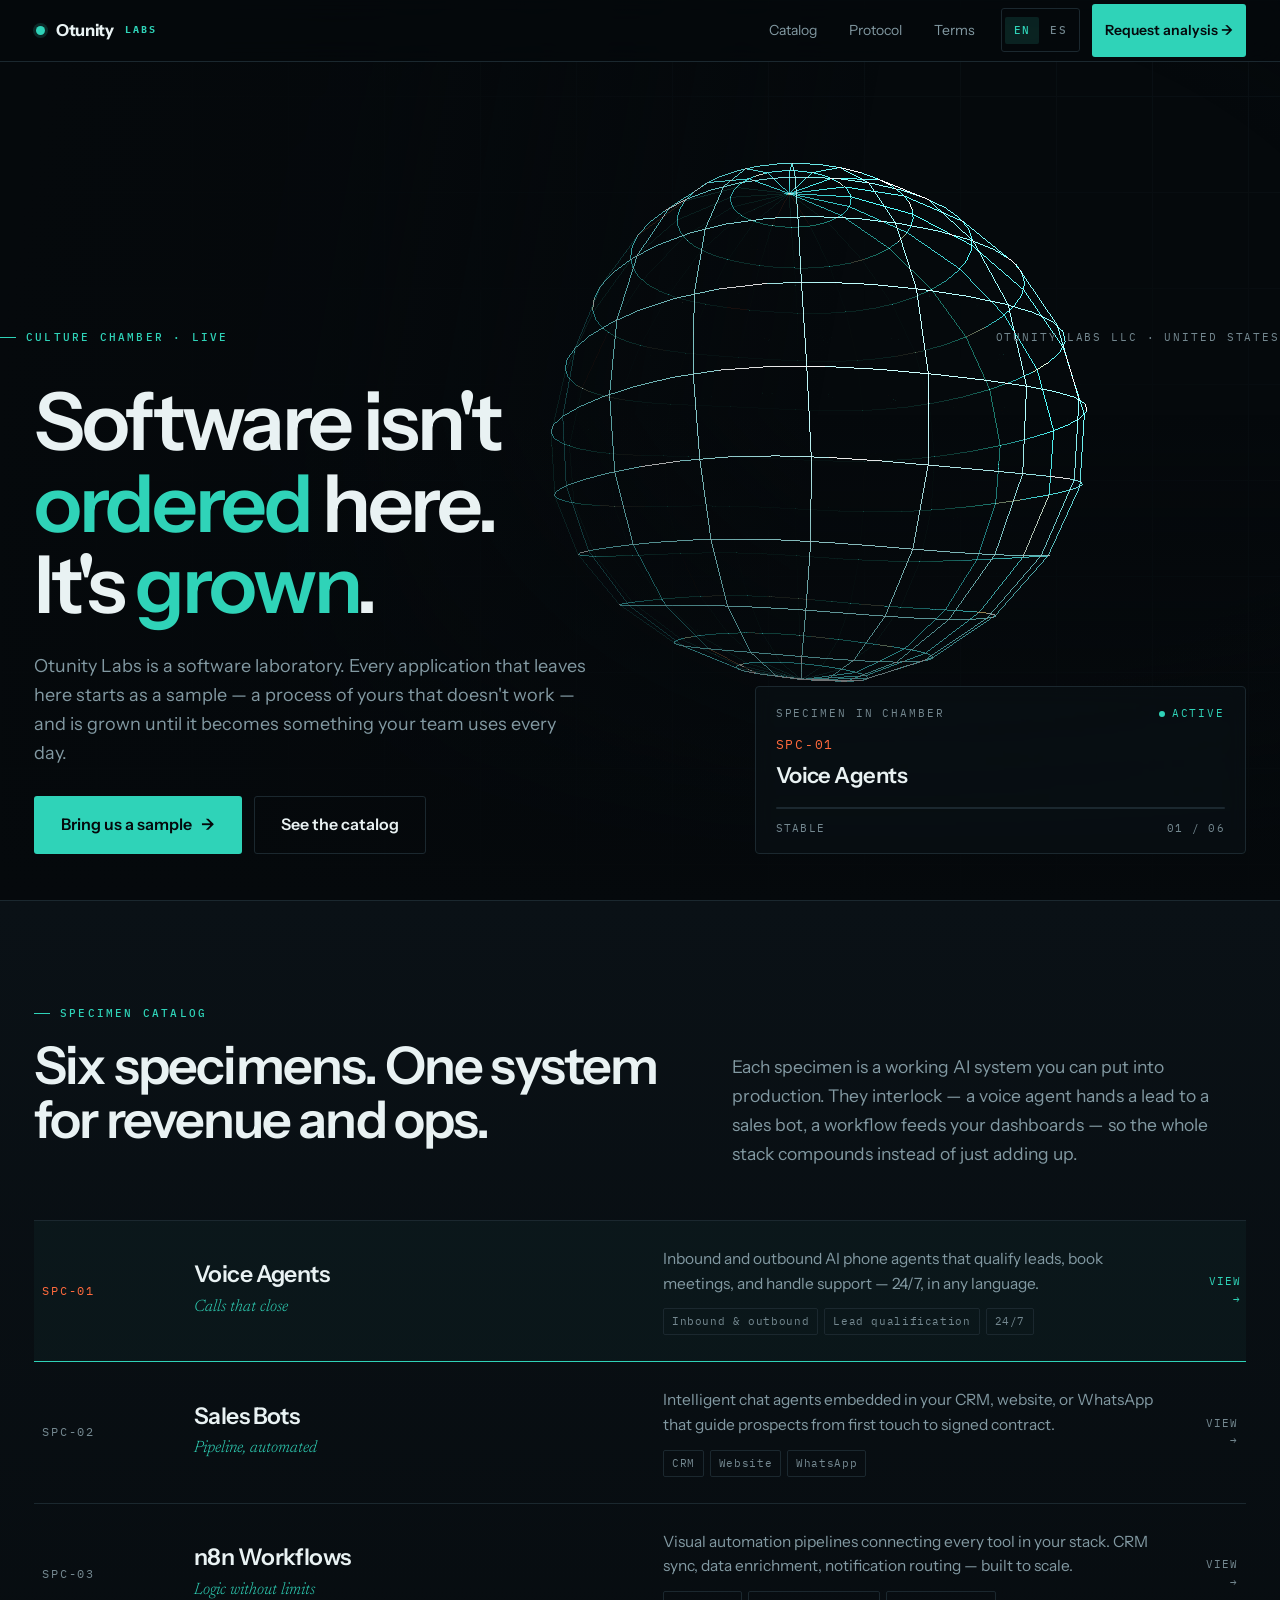
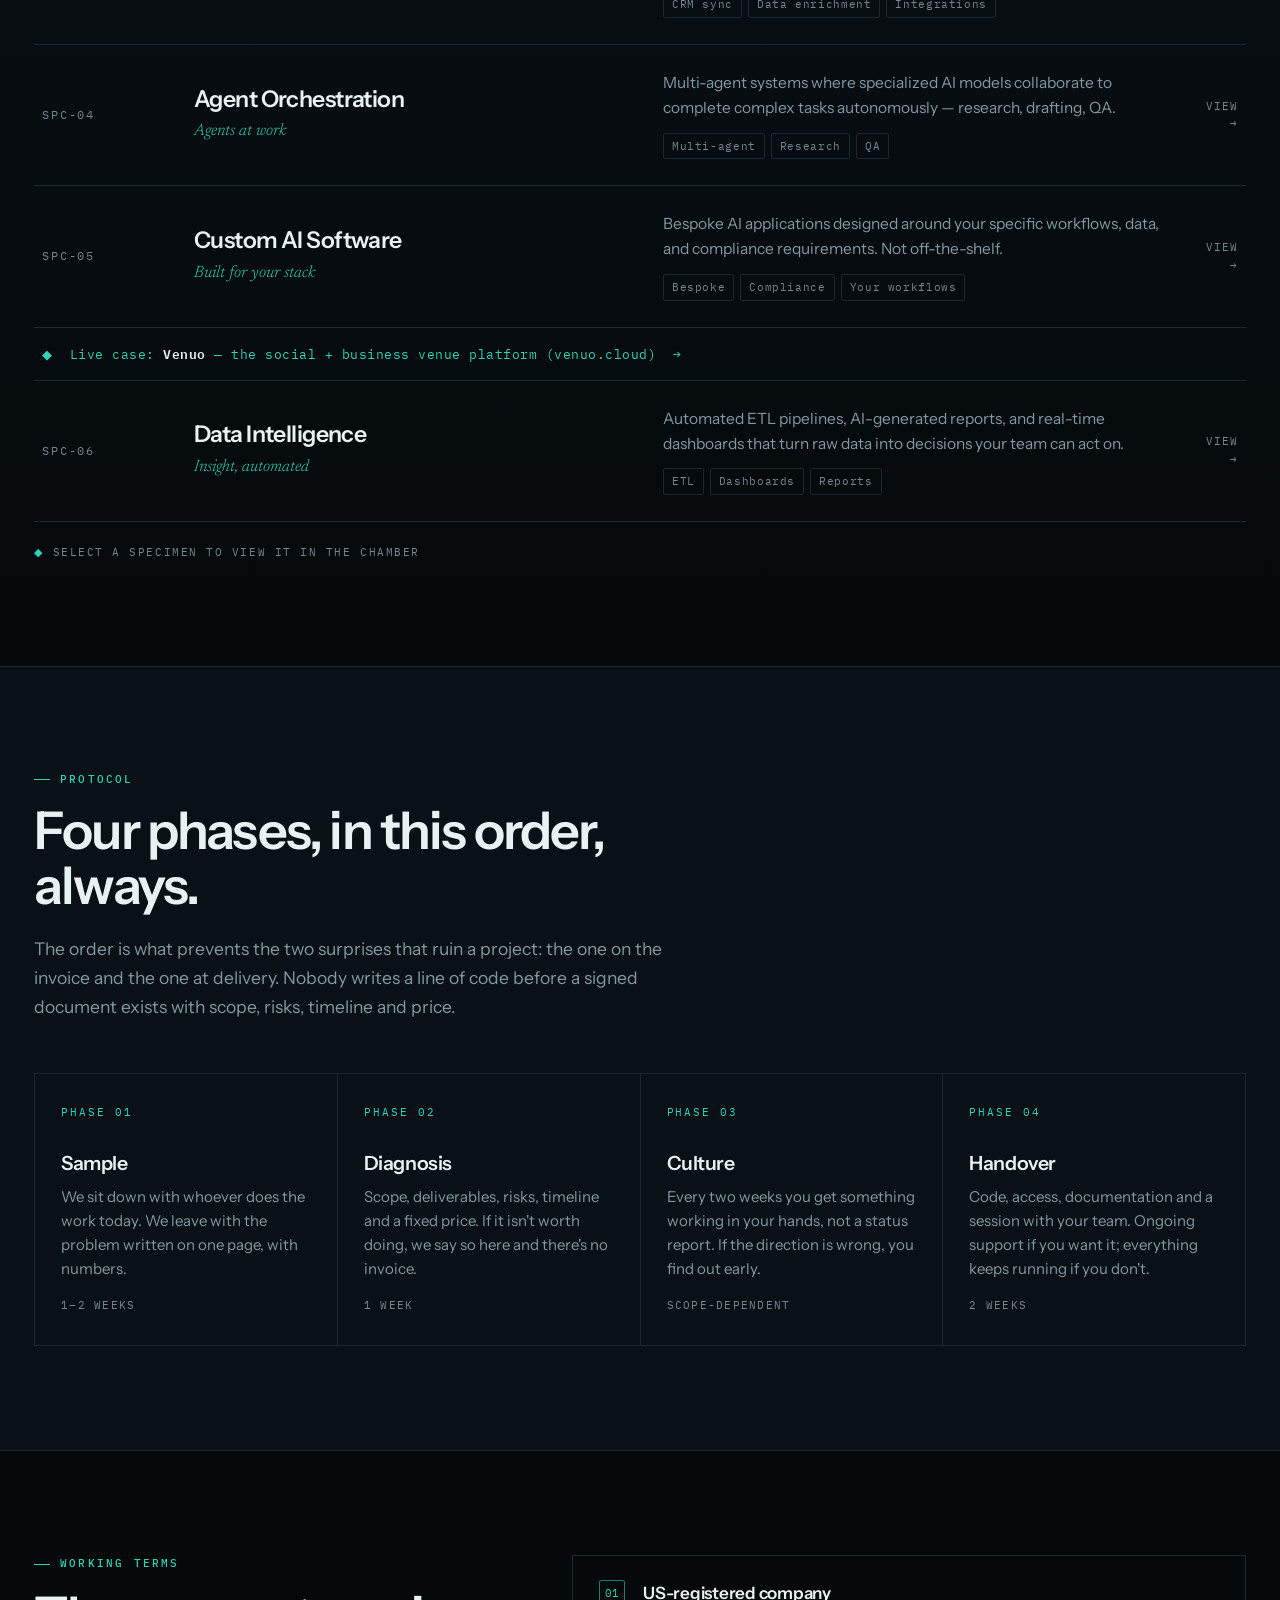
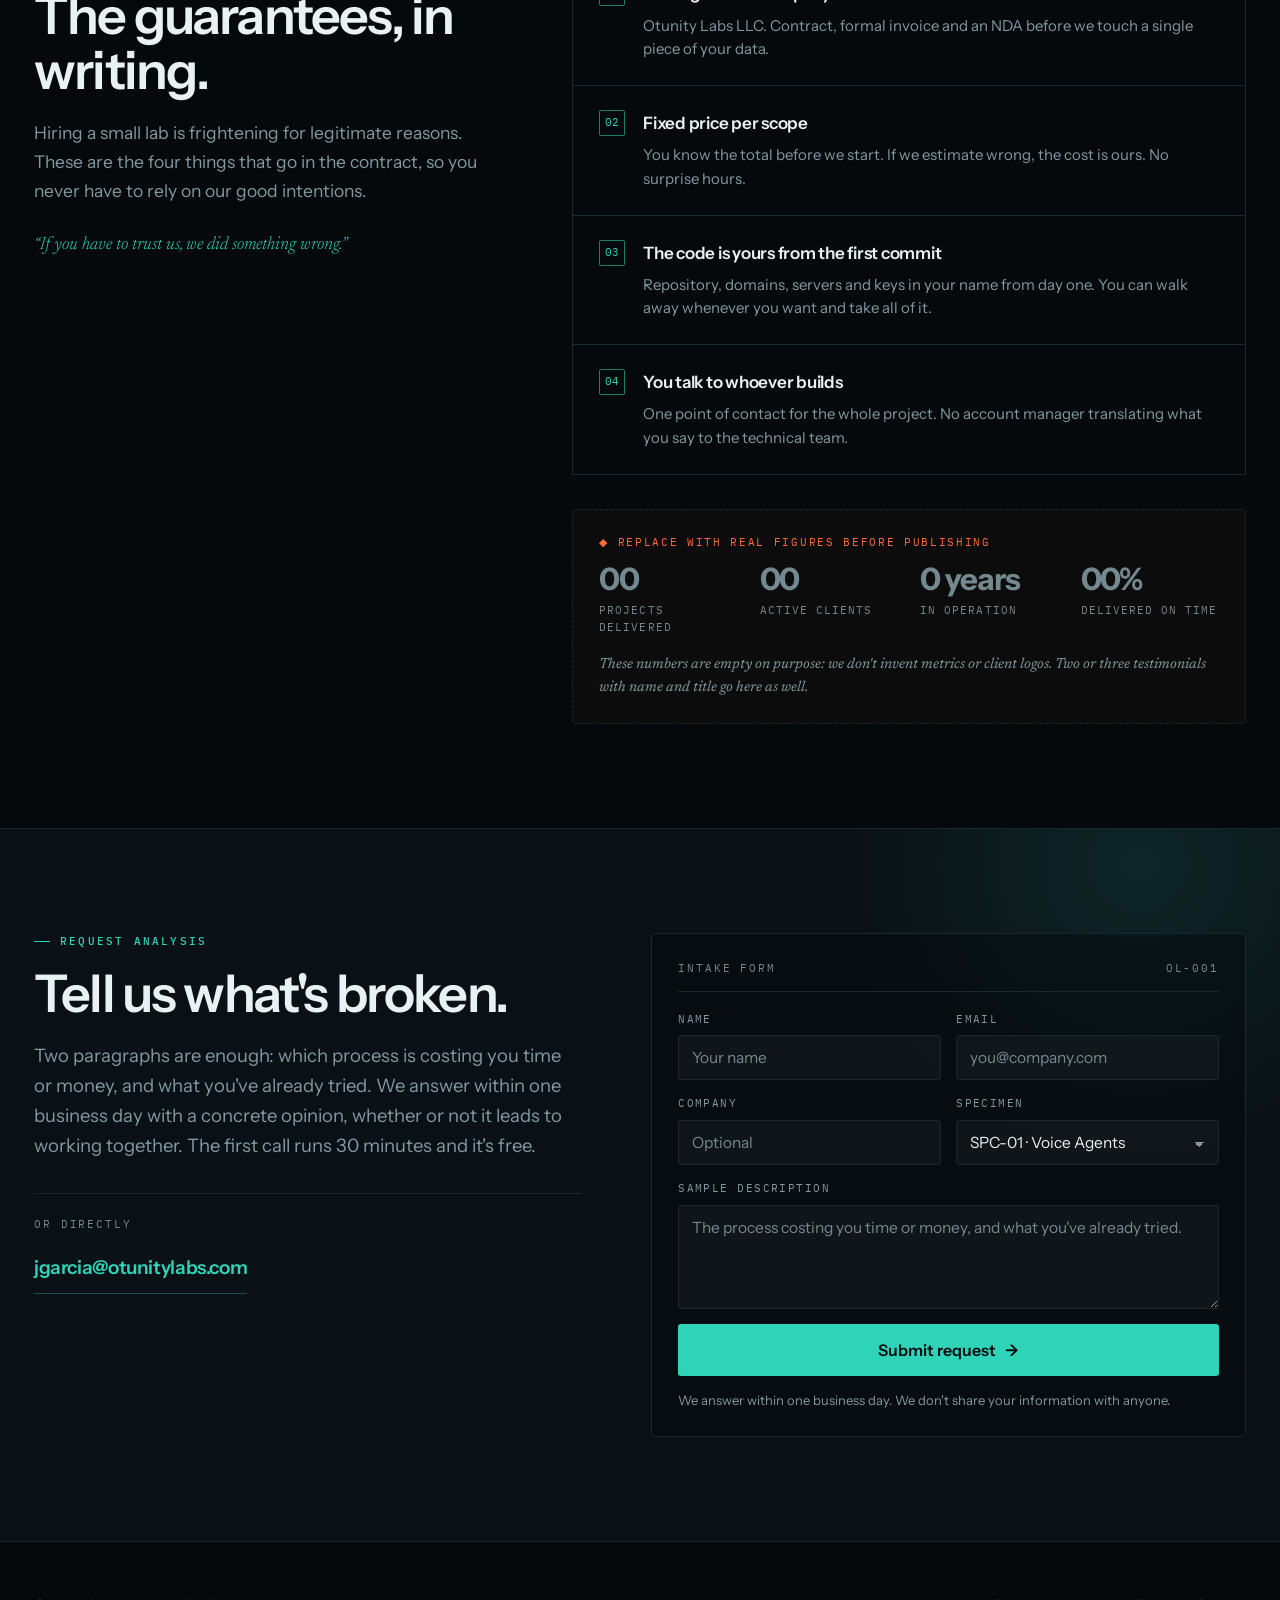
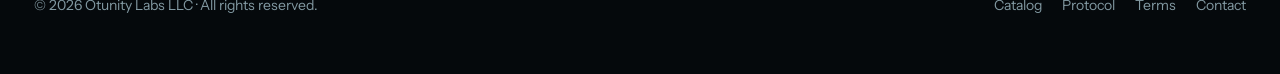
==== commit 455eaafa: "Add files via upload" ====
--- a/index.html
+++ b/index.html
@@ -1 +1 @@
-<!DOCTYPE html><html lang="en" class="no-js"><head><meta charset="utf-8"><meta name="viewport" content="width=device-width,initial-scale=1"><title>Otunity Labs — AI systems laboratory</title><meta name="description" content="Otunity Labs LLC. Voice agents, sales bots, workflow automation, multi-agent orchestration, custom AI software and data intelligence — built around your stack."><meta property="og:title" content="Otunity Labs — Software laboratory"><meta property="og:description" content="Six AI systems in the catalog: voice agents, sales bots, workflows, orchestration, custom software, data intelligence."><meta property="og:type" content="website"><link rel="alternate" hreflang="en" href="./"><link rel="alternate" hreflang="es" href="./"><script>document.documentElement.className="js"</script><link rel="preconnect" href="https://fonts.googleapis.com"><link rel="preconnect" href="https://fonts.gstatic.com" crossorigin><link href="https://fonts.googleapis.com/css2?family=Instrument+Sans:ital,wght@0,400..700;1,400..700&family=IBM+Plex+Mono:ital,wght@0,400;0,500;1,400&family=Newsreader:ital,opsz,wght@1,6..72,300..400&display=swap" rel="stylesheet"><link rel="stylesheet" href="/s.css"></head><body><header class="nav"><div class="wrap nav__in"><a class="brand" href="#top"><span class="brand__dot"></span>Otunity <i>Labs</i></a><nav aria-label="Main"><ul class="nav__links"><li><a href="#catalog" data-es="Catálogo">Catalog</a></li><li><a href="#protocol" data-es="Protocolo">Protocol</a></li><li><a href="#terms" data-es="Condiciones">Terms</a></li><li class="keep"><button class="lang" id="lang" type="button" aria-label="Cambiar a español" title="Español"><span class="lang__i is-on">EN</span><span class="lang__i">ES</span></button></li><li class="keep"><a class="btn btn--solid" href="#request"><span class="btn__long" data-es="Solicitar análisis">Request analysis</span><span class="btn__short" data-es="Contacto">Contact</span> <span class="ar">→</span></a></li></ul></nav></div></header><main id="top"><section class="hero"><div class="chamber" aria-hidden="true"><canvas class="chamber__gl" id="gl"></canvas><div class="chamber__grid"></div><div class="chamber__scrim"></div><div class="chamber__vig"></div></div><div class="wrap hero__in"><div class="hero__top"><p class="lbl" style="margin:0" data-es="Cámara de cultivo · en vivo">Culture chamber · live</p><p class="mono" style="margin:0;font-size:10.5px;letter-spacing:.18em;text-transform:uppercase;color:var(--dim)" data-es-html="Otunity Labs LLC · EE.&nbsp;UU.">Otunity Labs LLC · United States</p></div><h1 class="hero__h" data-es-html="Aquí no se <em>encarga</em> software.<br>Se <em>cultiva</em>.">Software isn't <em>ordered</em> here.<br>It's <em>grown</em>.</h1><div class="hero__grid"><div><p class="hero__p" data-es="Otunity Labs es un laboratorio de software. Cada aplicación que sale de aquí empieza como una muestra —un proceso tuyo que no funciona— y se cultiva hasta convertirse en algo que tu equipo usa todos los días.">Otunity Labs is a software laboratory. Every application that leaves here starts as a sample — a process of yours that doesn't work — and is grown until it becomes something your team uses every day.</p><div class="hero__cta"><a class="btn btn--solid btn--lg" href="#request" data-es="Traer una muestra">Bring us a sample <span class="ar">→</span></a> <a class="btn btn--wire btn--lg" href="#catalog" data-es="Ver el catálogo">See the catalog</a></div></div><div class="read" id="read"><p class="read__hd"><span data-es="Espécimen en cámara">Specimen in chamber</span><span class="read__live" data-es="Activo">Active</span></p><p class="read__id" id="rid">SPC-01</p><p class="read__nm" id="rnm">Voice Agents</p><div class="read__bar"><i id="rbar"></i></div><p class="read__ft"><span id="rst">Stable</span><span id="rct">01 / 06</span></p></div></div></div></section><section class="cat" id="catalog"><div class="wrap"><div class="cat__hd"><div class="rv"><p class="lbl" data-es="Catálogo de especímenes">Specimen catalog</p><h2 class="h" data-es="Seis especímenes. Un sistema para ventas y operaciones.">Six specimens. One system for revenue and ops.</h2></div><p class="p rv" data-es="Cada espécimen es un sistema de IA listo para producción. Encajan entre sí — un agente de voz pasa un lead a un bot de ventas, un flujo alimenta tus paneles — así todo el stack se potencia en vez de solo sumar.">Each specimen is a working AI system you can put into production. They interlock — a voice agent hands a lead to a sales bot, a workflow feeds your dashboards — so the whole stack compounds instead of just adding up.</p></div><div class="cat__list" id="cat"><button class="spec rv" type="button" data-i="0" aria-current="true"><span class="spec__id">SPC-01</span> <span><span class="spec__nm" data-es="Agentes de voz">Voice Agents</span><span class="spec__sub" data-es="Llamadas que cierran">Calls that close</span></span> <span class="spec__tx" data-es="Agentes de voz con IA, entrantes y salientes, que califican leads, agendan reuniones y atienden soporte — 24/7, en cualquier idioma.">Inbound and outbound AI phone agents that qualify leads, book meetings, and handle support — 24/7, in any language. <span class="spec__tags"><span data-es="Entrantes y salientes">Inbound &amp; outbound</span><span data-es="Calificación de leads">Lead qualification</span><span>24/7</span></span></span> <span class="spec__go" data-es="VER →">VIEW →</span></button> <button class="spec rv" type="button" data-i="1"><span class="spec__id">SPC-02</span> <span><span class="spec__nm" data-es="Bots de ventas">Sales Bots</span><span class="spec__sub" data-es="Pipeline, automatizado">Pipeline, automated</span></span> <span class="spec__tx" data-es="Agentes de chat inteligentes integrados en tu CRM, web o WhatsApp que guían al prospecto desde el primer contacto hasta el contrato firmado.">Intelligent chat agents embedded in your CRM, website, or WhatsApp that guide prospects from first touch to signed contract. <span class="spec__tags"><span>CRM</span><span data-es="Web">Website</span><span>WhatsApp</span></span></span> <span class="spec__go" data-es="VER →">VIEW →</span></button> <button class="spec rv" type="button" data-i="2"><span class="spec__id">SPC-03</span> <span><span class="spec__nm" data-es="Flujos n8n">n8n Workflows</span><span class="spec__sub" data-es="Lógica sin límites">Logic without limits</span></span> <span class="spec__tx" data-es="Flujos de automatización visual que conectan todas las herramientas de tu stack. Sincronización de CRM, enriquecimiento de datos, enrutado de notificaciones — hechos para escalar.">Visual automation pipelines connecting every tool in your stack. CRM sync, data enrichment, notification routing — built to scale. <span class="spec__tags"><span data-es="Sincronización CRM">CRM sync</span><span data-es="Enriquecimiento">Data enrichment</span><span data-es="Integraciones">Integrations</span></span></span> <span class="spec__go" data-es="VER →">VIEW →</span></button> <button class="spec rv" type="button" data-i="3"><span class="spec__id">SPC-04</span> <span><span class="spec__nm" data-es="Orquestación de agentes">Agent Orchestration</span><span class="spec__sub" data-es="Agentes trabajando">Agents at work</span></span> <span class="spec__tx" data-es="Sistemas multiagente donde modelos de IA especializados colaboran para completar tareas complejas de forma autónoma — investigación, redacción y control de calidad.">Multi-agent systems where specialized AI models collaborate to complete complex tasks autonomously — research, drafting, QA. <span class="spec__tags"><span data-es="Multiagente">Multi-agent</span><span data-es="Investigación">Research</span><span>QA</span></span></span> <span class="spec__go" data-es="VER →">VIEW →</span></button> <button class="spec rv" type="button" data-i="4"><span class="spec__id">SPC-05</span> <span><span class="spec__nm" data-es="Software de IA a medida">Custom AI Software</span><span class="spec__sub" data-es="Hecho para tu stack">Built for your stack</span></span> <span class="spec__tx" data-es="Aplicaciones de IA a medida, diseñadas en torno a tus flujos de trabajo, tus datos y tus requisitos de cumplimiento. Nada enlatado.">Bespoke AI applications designed around your specific workflows, data, and compliance requirements. Not off-the-shelf. <span class="spec__tags"><span data-es="A medida">Bespoke</span><span data-es="Cumplimiento">Compliance</span><span data-es="Tus flujos">Your workflows</span></span></span> <span class="spec__go" data-es="VER →">VIEW →</span></button> <button class="spec rv" type="button" data-i="5"><span class="spec__id">SPC-06</span> <span><span class="spec__nm" data-es="Inteligencia de datos">Data Intelligence</span><span class="spec__sub" data-es="Información, automatizada">Insight, automated</span></span> <span class="spec__tx" data-es="Pipelines ETL automatizados, informes generados con IA y paneles en tiempo real que convierten datos crudos en decisiones que tu equipo puede tomar.">Automated ETL pipelines, AI-generated reports, and real-time dashboards that turn raw data into decisions your team can act on. <span class="spec__tags"><span>ETL</span><span data-es="Paneles">Dashboards</span><span data-es="Informes">Reports</span></span></span> <span class="spec__go" data-es="VER →">VIEW →</span></button></div><p class="cat__hint rv"><b>◆</b> <span data-es="Selecciona un espécimen para verlo en la cámara">Select a specimen to view it in the chamber</span></p></div></section><section class="proto" id="protocol"><div class="wrap"><div class="proto__hd"><p class="lbl rv" data-es="Protocolo">Protocol</p><h2 class="h rv" data-es="Cuatro fases, en este orden, siempre.">Four phases, in this order, always.</h2><p class="p rv" data-es="El orden es lo que evita las dos sorpresas que arruinan un proyecto: la de la factura y la de la entrega. Nadie escribe una línea de código antes de que exista un documento firmado con alcance, riesgos, plazo y precio.">The order is what prevents the two surprises that ruin a project: the one on the invoice and the one at delivery. Nobody writes a line of code before a signed document exists with scope, risks, timeline and price.</p></div><div class="proto__grid"><div class="step rv"><span class="step__n" data-es="FASE 01">PHASE 01</span><h3 class="step__h" data-es="Muestra">Sample</h3><p class="step__p" data-es="Nos sentamos con quien hace el trabajo hoy. Salimos con el problema descrito en una página, con números.">We sit down with whoever does the work today. We leave with the problem written on one page, with numbers.</p><span class="step__t" data-es="1–2 semanas">1–2 weeks</span></div><div class="step rv"><span class="step__n" data-es="FASE 02">PHASE 02</span><h3 class="step__h" data-es="Diagnóstico">Diagnosis</h3><p class="step__p" data-es="Alcance, entregables, riesgos, plazo y precio cerrado. Si no conviene hacerlo, lo decimos aquí y no hay factura.">Scope, deliverables, risks, timeline and a fixed price. If it isn't worth doing, we say so here and there's no invoice.</p><span class="step__t" data-es="1 semana">1 week</span></div><div class="step rv"><span class="step__n" data-es="FASE 03">PHASE 03</span><h3 class="step__h" data-es="Cultivo">Culture</h3><p class="step__p" data-es="Cada dos semanas tienes algo funcionando en las manos, no un informe de avance. Si el rumbo está mal, se ve pronto.">Every two weeks you get something working in your hands, not a status report. If the direction is wrong, you find out early.</p><span class="step__t" data-es="Según alcance">Scope-dependent</span></div><div class="step rv"><span class="step__n" data-es="FASE 04">PHASE 04</span><h3 class="step__h" data-es="Traspaso">Handover</h3><p class="step__p" data-es="Código, accesos, documentación y una sesión con tu equipo. Soporte si lo quieres; todo sigue en pie si no.">Code, access, documentation and a session with your team. Ongoing support if you want it; everything keeps running if you don't.</p><span class="step__t" data-es="2 semanas">2 weeks</span></div></div></div></section><section class="cond" id="terms"><div class="wrap cond__grid"><div class="rv"><p class="lbl" data-es="Condiciones de trabajo">Working terms</p><h2 class="h" data-es="Las garantías, por escrito.">The guarantees, in writing.</h2><p class="p" data-es="Contratar a un laboratorio pequeño da miedo por razones legítimas. Estas son las cuatro cosas que van en el contrato, para que no dependas de nuestra buena voluntad.">Hiring a small lab is frightening for legitimate reasons. These are the four things that go in the contract, so you never have to rely on our good intentions.</p><p class="note" style="margin:26px 0 0" data-es="«Si te tienes que fiar de nosotros, algo hicimos mal.»">“If you have to trust us, we did something wrong.”</p></div><div><div class="cond__list"><div class="cond__row rv"><span class="cond__ic">01</span><div><h3 class="cond__h" data-es-html="Sociedad registrada en EE.&nbsp;UU.">US-registered company</h3><p class="cond__p" data-es="Otunity Labs LLC. Contrato, factura formal y acuerdo de confidencialidad antes de tocar un solo dato tuyo.">Otunity Labs LLC. Contract, formal invoice and an NDA before we touch a single piece of your data.</p></div></div><div class="cond__row rv"><span class="cond__ic">02</span><div><h3 class="cond__h" data-es="Precio cerrado por alcance">Fixed price per scope</h3><p class="cond__p" data-es="Sabes el total antes de empezar. Si estimamos mal, el costo es nuestro. No hay horas sorpresa.">You know the total before we start. If we estimate wrong, the cost is ours. No surprise hours.</p></div></div><div class="cond__row rv"><span class="cond__ic">03</span><div><h3 class="cond__h" data-es="El código es tuyo desde el primer commit">The code is yours from the first commit</h3><p class="cond__p" data-es="Repositorio, dominios, servidores y llaves a tu nombre desde el día uno. Puedes irte cuando quieras y llevártelo todo.">Repository, domains, servers and keys in your name from day one. You can walk away whenever you want and take all of it.</p></div></div><div class="cond__row rv"><span class="cond__ic">04</span><div><h3 class="cond__h" data-es="Hablas con quien construye">You talk to whoever builds</h3><p class="cond__p" data-es="Un solo interlocutor durante todo el proyecto. Sin gestor de cuenta que traduzca lo que dices al equipo técnico.">One point of contact for the whole project. No account manager translating what you say to the technical team.</p></div></div></div><div class="pend rv"><p class="pend__t" data-es="◆ Reemplazar con cifras reales antes de publicar">◆ Replace with real figures before publishing</p><div class="pend__row"><div><p class="pend__n">00</p><p class="pend__l" data-es="Proyectos entregados">Projects delivered</p></div><div><p class="pend__n">00</p><p class="pend__l" data-es="Clientes activos">Active clients</p></div><div><p class="pend__n" data-es="0 años">0 years</p><p class="pend__l" data-es="En operación">In operation</p></div><div><p class="pend__n">00%</p><p class="pend__l" data-es="Entregados en plazo">Delivered on time</p></div></div><p class="pend__x" data-es="Estos números están vacíos a propósito: no inventamos métricas ni logotipos de clientes. Aquí van también dos o tres testimonios con nombre y cargo.">These numbers are empty on purpose: we don't invent metrics or client logos. Two or three testimonials with name and title go here as well.</p></div></div></div></section><section class="req" id="request"><div class="wrap req__grid"><div class="rv"><p class="lbl" data-es="Solicitar análisis">Request analysis</p><h2 class="h" data-es="Cuéntanos qué está roto.">Tell us what's broken.</h2><p class="req__p" data-es="Dos párrafos bastan: qué proceso te cuesta tiempo o dinero y qué has intentado ya. Respondemos en un día hábil con una opinión concreta, sirva o no para trabajar juntos. La primera llamada dura 30 minutos y no se cobra.">Two paragraphs are enough: which process is costing you time or money, and what you've already tried. We answer within one business day with a concrete opinion, whether or not it leads to working together. The first call runs 30 minutes and it's free.</p><div class="req__dir"><span data-es="O directamente">Or directly</span><a href="mailto:jgarcia@otunitylabs.com">jgarcia@otunitylabs.com</a></div></div><form class="form rv" id="form"><p class="form__hd"><span data-es="Formulario de ingreso">Intake form</span><span>OL-001</span></p><div class="row2"><div class="fld"><label for="f1" data-es="Nombre">Name</label><input id="f1" name="name" required placeholder="Your name" data-es-ph="Tu nombre"></div><div class="fld"><label for="f2">Email</label><input id="f2" name="email" type="email" required placeholder="you@company.com" data-es-ph="tu@empresa.com"></div></div><div class="row2"><div class="fld"><label for="f3" data-es="Empresa">Company</label><input id="f3" name="company" placeholder="Optional" data-es-ph="Opcional"></div><div class="fld"><label for="f4" data-es="Espécimen">Specimen</label> <select id="f4" name="specimen"><option data-es="SPC-01 · Agentes de voz">SPC-01 · Voice Agents</option><option data-es="SPC-02 · Bots de ventas">SPC-02 · Sales Bots</option><option data-es="SPC-03 · Flujos n8n">SPC-03 · n8n Workflows</option><option data-es="SPC-04 · Orquestación de agentes">SPC-04 · Agent Orchestration</option><option data-es="SPC-05 · Software de IA a medida">SPC-05 · Custom AI Software</option><option data-es="SPC-06 · Inteligencia de datos">SPC-06 · Data Intelligence</option><option data-es="Todavía no lo tengo claro">Not sure yet</option></select></div></div><div class="fld"><label for="f5" data-es="Descripción de la muestra">Sample description</label><textarea id="f5" name="message" required placeholder="The process costing you time or money, and what you've already tried." data-es-ph="El proceso que te cuesta tiempo o dinero, y qué has intentado ya."></textarea></div><button class="btn btn--solid btn--lg form__go" type="submit" data-es="Enviar solicitud">Submit request <span class="ar">→</span></button><p class="form__fine" id="fine" data-es="Respondemos en un día hábil. No compartimos tu información con nadie.">We answer within one business day. We don't share your information with anyone.</p></form></div></section></main><footer class="foot"><div class="wrap foot__in"><p style="margin:0">© <span id="yr">2026</span> Otunity Labs LLC · <span data-es="Todos los derechos reservados.">All rights reserved.</span></p><ul class="foot__nav"><li><a href="#catalog" data-es="Catálogo">Catalog</a></li><li><a href="#protocol" data-es="Protocolo">Protocol</a></li><li><a href="#terms" data-es="Condiciones">Terms</a></li><li><a href="mailto:jgarcia@otunitylabs.com" data-es="Contacto">Contact</a></li></ul></div></footer><script src="/app.js"></script></body></html>+<!DOCTYPE html><html lang="en" class="no-js"><head><meta charset="utf-8"><meta name="viewport" content="width=device-width,initial-scale=1"><title>Otunity Labs — AI systems laboratory</title><meta name="description" content="Otunity Labs LLC. Voice agents, sales bots, workflow automation, multi-agent orchestration, custom AI software and data intelligence — built around your stack."><meta property="og:title" content="Otunity Labs — Software laboratory"><meta property="og:description" content="Six AI systems in the catalog: voice agents, sales bots, workflows, orchestration, custom software, data intelligence."><meta property="og:type" content="website"><link rel="alternate" hreflang="en" href="./"><link rel="alternate" hreflang="es" href="./"><script>document.documentElement.className="js"</script><link rel="preconnect" href="https://fonts.googleapis.com"><link rel="preconnect" href="https://fonts.gstatic.com" crossorigin><link href="https://fonts.googleapis.com/css2?family=Instrument+Sans:ital,wght@0,400..700;1,400..700&family=IBM+Plex+Mono:ital,wght@0,400;0,500;1,400&family=Newsreader:ital,opsz,wght@1,6..72,300..400&display=swap" rel="stylesheet"><link rel="stylesheet" href="/s.css"></head><body><header class="nav"><div class="wrap nav__in"><a class="brand" href="#top"><span class="brand__dot"></span>Otunity <i>Labs</i></a><nav aria-label="Main"><ul class="nav__links"><li><a href="#catalog" data-es="Catálogo">Catalog</a></li><li><a href="#protocol" data-es="Protocolo">Protocol</a></li><li><a href="#terms" data-es="Condiciones">Terms</a></li><li class="keep"><button class="lang" id="lang" type="button" aria-label="Cambiar a español" title="Español"><span class="lang__i is-on">EN</span><span class="lang__i">ES</span></button></li><li class="keep"><a class="btn btn--solid" href="#request"><span class="btn__long" data-es="Solicitar análisis">Request analysis</span><span class="btn__short" data-es="Contacto">Contact</span> <span class="ar">→</span></a></li></ul></nav></div></header><main id="top"><section class="hero"><div class="chamber" aria-hidden="true"><canvas class="chamber__gl" id="gl"></canvas><div class="chamber__grid"></div><div class="chamber__scrim"></div><div class="chamber__vig"></div></div><div class="wrap hero__in"><div class="hero__top"><p class="lbl" style="margin:0" data-es="Cámara de cultivo · en vivo">Culture chamber · live</p><p class="mono" style="margin:0;font-size:10.5px;letter-spacing:.18em;text-transform:uppercase;color:var(--dim)" data-es-html="Otunity Labs LLC · EE.&nbsp;UU.">Otunity Labs LLC · United States</p></div><h1 class="hero__h" data-es-html="Aquí no se <em>encarga</em> software.<br>Se <em>cultiva</em>.">Software isn't <em>ordered</em> here.<br>It's <em>grown</em>.</h1><div class="hero__grid"><div><p class="hero__p" data-es="Otunity Labs es un laboratorio de software. Cada aplicación que sale de aquí empieza como una muestra —un proceso tuyo que no funciona— y se cultiva hasta convertirse en algo que tu equipo usa todos los días.">Otunity Labs is a software laboratory. Every application that leaves here starts as a sample — a process of yours that doesn't work — and is grown until it becomes something your team uses every day.</p><div class="hero__cta"><a class="btn btn--solid btn--lg" href="#request" data-es="Traer una muestra">Bring us a sample <span class="ar">→</span></a> <a class="btn btn--wire btn--lg" href="#catalog" data-es="Ver el catálogo">See the catalog</a></div></div><div class="read" id="read"><p class="read__hd"><span data-es="Espécimen en cámara">Specimen in chamber</span><span class="read__live" data-es="Activo">Active</span></p><p class="read__id" id="rid">SPC-01</p><p class="read__nm" id="rnm">Voice Agents</p><div class="read__bar"><i id="rbar"></i></div><p class="read__ft"><span id="rst">Stable</span><span id="rct">01 / 06</span></p></div></div></div></section><section class="cat" id="catalog"><div class="wrap"><div class="cat__hd"><div class="rv"><p class="lbl" data-es="Catálogo de especímenes">Specimen catalog</p><h2 class="h" data-es="Seis especímenes. Un sistema para ventas y operaciones.">Six specimens. One system for revenue and ops.</h2></div><p class="p rv" data-es="Cada espécimen es un sistema de IA listo para producción. Encajan entre sí — un agente de voz pasa un lead a un bot de ventas, un flujo alimenta tus paneles — así todo el stack se potencia en vez de solo sumar.">Each specimen is a working AI system you can put into production. They interlock — a voice agent hands a lead to a sales bot, a workflow feeds your dashboards — so the whole stack compounds instead of just adding up.</p></div><div class="cat__list" id="cat"><button class="spec rv" type="button" data-i="0" aria-current="true"><span class="spec__id">SPC-01</span> <span><span class="spec__nm" data-es="Agentes de voz">Voice Agents</span><span class="spec__sub" data-es="Llamadas que cierran">Calls that close</span></span> <span class="spec__tx" data-es="Agentes de voz con IA, entrantes y salientes, que califican leads, agendan reuniones y atienden soporte — 24/7, en cualquier idioma.">Inbound and outbound AI phone agents that qualify leads, book meetings, and handle support — 24/7, in any language. <span class="spec__tags"><span data-es="Entrantes y salientes">Inbound &amp; outbound</span><span data-es="Calificación de leads">Lead qualification</span><span>24/7</span></span></span> <span class="spec__go" data-es="VER →">VIEW →</span></button> <button class="spec rv" type="button" data-i="1"><span class="spec__id">SPC-02</span> <span><span class="spec__nm" data-es="Bots de ventas">Sales Bots</span><span class="spec__sub" data-es="Pipeline, automatizado">Pipeline, automated</span></span> <span class="spec__tx" data-es="Agentes de chat inteligentes integrados en tu CRM, web o WhatsApp que guían al prospecto desde el primer contacto hasta el contrato firmado.">Intelligent chat agents embedded in your CRM, website, or WhatsApp that guide prospects from first touch to signed contract. <span class="spec__tags"><span>CRM</span><span data-es="Web">Website</span><span>WhatsApp</span></span></span> <span class="spec__go" data-es="VER →">VIEW →</span></button> <button class="spec rv" type="button" data-i="2"><span class="spec__id">SPC-03</span> <span><span class="spec__nm" data-es="Flujos n8n">n8n Workflows</span><span class="spec__sub" data-es="Lógica sin límites">Logic without limits</span></span> <span class="spec__tx" data-es="Flujos de automatización visual que conectan todas las herramientas de tu stack. Sincronización de CRM, enriquecimiento de datos, enrutado de notificaciones — hechos para escalar.">Visual automation pipelines connecting every tool in your stack. CRM sync, data enrichment, notification routing — built to scale. <span class="spec__tags"><span data-es="Sincronización CRM">CRM sync</span><span data-es="Enriquecimiento">Data enrichment</span><span data-es="Integraciones">Integrations</span></span></span> <span class="spec__go" data-es="VER →">VIEW →</span></button> <button class="spec rv" type="button" data-i="3"><span class="spec__id">SPC-04</span> <span><span class="spec__nm" data-es="Orquestación de agentes">Agent Orchestration</span><span class="spec__sub" data-es="Agentes trabajando">Agents at work</span></span> <span class="spec__tx" data-es="Sistemas multiagente donde modelos de IA especializados colaboran para completar tareas complejas de forma autónoma — investigación, redacción y control de calidad.">Multi-agent systems where specialized AI models collaborate to complete complex tasks autonomously — research, drafting, QA. <span class="spec__tags"><span data-es="Multiagente">Multi-agent</span><span data-es="Investigación">Research</span><span>QA</span></span></span> <span class="spec__go" data-es="VER →">VIEW →</span></button> <button class="spec rv" type="button" data-i="4"><span class="spec__id">SPC-05</span> <span><span class="spec__nm" data-es="Software de IA a medida">Custom AI Software</span><span class="spec__sub" data-es="Hecho para tu stack">Built for your stack</span></span> <span class="spec__tx" data-es="Aplicaciones de IA a medida, diseñadas en torno a tus flujos de trabajo, tus datos y tus requisitos de cumplimiento. Nada enlatado.">Bespoke AI applications designed around your specific workflows, data, and compliance requirements. Not off-the-shelf. <span class="spec__tags"><span data-es="A medida">Bespoke</span><span data-es="Cumplimiento">Compliance</span><span data-es="Tus flujos">Your workflows</span></span></span> <span class="spec__go" data-es="VER →">VIEW →</span></button><a href="https://venuo-carlos0cruz007-3843s-projects.vercel.app" target="_blank" rel="noopener" style="display:block;border-bottom:1px solid var(--line);padding:16px 8px;text-decoration:none;color:var(--culture);font-family:var(--f-m);font-size:12.5px;letter-spacing:.04em" data-es-html="&#9670;&nbsp; Caso en vivo: <b style='color:var(--clear);font-weight:600'>Venuo</b> &mdash; la plataforma social + negocios (venuo.cloud) &nbsp;&rarr;">&#9670;&nbsp; Live case: <b style="color:var(--clear);font-weight:600">Venuo</b> &mdash; the social + business venue platform (venuo.cloud) &nbsp;&rarr;</a> <button class="spec rv" type="button" data-i="5"><span class="spec__id">SPC-06</span> <span><span class="spec__nm" data-es="Inteligencia de datos">Data Intelligence</span><span class="spec__sub" data-es="Información, automatizada">Insight, automated</span></span> <span class="spec__tx" data-es="Pipelines ETL automatizados, informes generados con IA y paneles en tiempo real que convierten datos crudos en decisiones que tu equipo puede tomar.">Automated ETL pipelines, AI-generated reports, and real-time dashboards that turn raw data into decisions your team can act on. <span class="spec__tags"><span>ETL</span><span data-es="Paneles">Dashboards</span><span data-es="Informes">Reports</span></span></span> <span class="spec__go" data-es="VER →">VIEW →</span></button></div><p class="cat__hint rv"><b>◆</b> <span data-es="Selecciona un espécimen para verlo en la cámara">Select a specimen to view it in the chamber</span></p></div></section><section class="proto" id="protocol"><div class="wrap"><div class="proto__hd"><p class="lbl rv" data-es="Protocolo">Protocol</p><h2 class="h rv" data-es="Cuatro fases, en este orden, siempre.">Four phases, in this order, always.</h2><p class="p rv" data-es="El orden es lo que evita las dos sorpresas que arruinan un proyecto: la de la factura y la de la entrega. Nadie escribe una línea de código antes de que exista un documento firmado con alcance, riesgos, plazo y precio.">The order is what prevents the two surprises that ruin a project: the one on the invoice and the one at delivery. Nobody writes a line of code before a signed document exists with scope, risks, timeline and price.</p></div><div class="proto__grid"><div class="step rv"><span class="step__n" data-es="FASE 01">PHASE 01</span><h3 class="step__h" data-es="Muestra">Sample</h3><p class="step__p" data-es="Nos sentamos con quien hace el trabajo hoy. Salimos con el problema descrito en una página, con números.">We sit down with whoever does the work today. We leave with the problem written on one page, with numbers.</p><span class="step__t" data-es="1–2 semanas">1–2 weeks</span></div><div class="step rv"><span class="step__n" data-es="FASE 02">PHASE 02</span><h3 class="step__h" data-es="Diagnóstico">Diagnosis</h3><p class="step__p" data-es="Alcance, entregables, riesgos, plazo y precio cerrado. Si no conviene hacerlo, lo decimos aquí y no hay factura.">Scope, deliverables, risks, timeline and a fixed price. If it isn't worth doing, we say so here and there's no invoice.</p><span class="step__t" data-es="1 semana">1 week</span></div><div class="step rv"><span class="step__n" data-es="FASE 03">PHASE 03</span><h3 class="step__h" data-es="Cultivo">Culture</h3><p class="step__p" data-es="Cada dos semanas tienes algo funcionando en las manos, no un informe de avance. Si el rumbo está mal, se ve pronto.">Every two weeks you get something working in your hands, not a status report. If the direction is wrong, you find out early.</p><span class="step__t" data-es="Según alcance">Scope-dependent</span></div><div class="step rv"><span class="step__n" data-es="FASE 04">PHASE 04</span><h3 class="step__h" data-es="Traspaso">Handover</h3><p class="step__p" data-es="Código, accesos, documentación y una sesión con tu equipo. Soporte si lo quieres; todo sigue en pie si no.">Code, access, documentation and a session with your team. Ongoing support if you want it; everything keeps running if you don't.</p><span class="step__t" data-es="2 semanas">2 weeks</span></div></div></div></section><section class="cond" id="terms"><div class="wrap cond__grid"><div class="rv"><p class="lbl" data-es="Condiciones de trabajo">Working terms</p><h2 class="h" data-es="Las garantías, por escrito.">The guarantees, in writing.</h2><p class="p" data-es="Contratar a un laboratorio pequeño da miedo por razones legítimas. Estas son las cuatro cosas que van en el contrato, para que no dependas de nuestra buena voluntad.">Hiring a small lab is frightening for legitimate reasons. These are the four things that go in the contract, so you never have to rely on our good intentions.</p><p class="note" style="margin:26px 0 0" data-es="«Si te tienes que fiar de nosotros, algo hicimos mal.»">“If you have to trust us, we did something wrong.”</p></div><div><div class="cond__list"><div class="cond__row rv"><span class="cond__ic">01</span><div><h3 class="cond__h" data-es-html="Sociedad registrada en EE.&nbsp;UU.">US-registered company</h3><p class="cond__p" data-es="Otunity Labs LLC. Contrato, factura formal y acuerdo de confidencialidad antes de tocar un solo dato tuyo.">Otunity Labs LLC. Contract, formal invoice and an NDA before we touch a single piece of your data.</p></div></div><div class="cond__row rv"><span class="cond__ic">02</span><div><h3 class="cond__h" data-es="Precio cerrado por alcance">Fixed price per scope</h3><p class="cond__p" data-es="Sabes el total antes de empezar. Si estimamos mal, el costo es nuestro. No hay horas sorpresa.">You know the total before we start. If we estimate wrong, the cost is ours. No surprise hours.</p></div></div><div class="cond__row rv"><span class="cond__ic">03</span><div><h3 class="cond__h" data-es="El código es tuyo desde el primer commit">The code is yours from the first commit</h3><p class="cond__p" data-es="Repositorio, dominios, servidores y llaves a tu nombre desde el día uno. Puedes irte cuando quieras y llevártelo todo.">Repository, domains, servers and keys in your name from day one. You can walk away whenever you want and take all of it.</p></div></div><div class="cond__row rv"><span class="cond__ic">04</span><div><h3 class="cond__h" data-es="Hablas con quien construye">You talk to whoever builds</h3><p class="cond__p" data-es="Un solo interlocutor durante todo el proyecto. Sin gestor de cuenta que traduzca lo que dices al equipo técnico.">One point of contact for the whole project. No account manager translating what you say to the technical team.</p></div></div></div><div class="pend rv"><p class="pend__t" data-es="◆ Reemplazar con cifras reales antes de publicar">◆ Replace with real figures before publishing</p><div class="pend__row"><div><p class="pend__n">00</p><p class="pend__l" data-es="Proyectos entregados">Projects delivered</p></div><div><p class="pend__n">00</p><p class="pend__l" data-es="Clientes activos">Active clients</p></div><div><p class="pend__n" data-es="0 años">0 years</p><p class="pend__l" data-es="En operación">In operation</p></div><div><p class="pend__n">00%</p><p class="pend__l" data-es="Entregados en plazo">Delivered on time</p></div></div><p class="pend__x" data-es="Estos números están vacíos a propósito: no inventamos métricas ni logotipos de clientes. Aquí van también dos o tres testimonios con nombre y cargo.">These numbers are empty on purpose: we don't invent metrics or client logos. Two or three testimonials with name and title go here as well.</p></div></div></div></section><section class="req" id="request"><div class="wrap req__grid"><div class="rv"><p class="lbl" data-es="Solicitar análisis">Request analysis</p><h2 class="h" data-es="Cuéntanos qué está roto.">Tell us what's broken.</h2><p class="req__p" data-es="Dos párrafos bastan: qué proceso te cuesta tiempo o dinero y qué has intentado ya. Respondemos en un día hábil con una opinión concreta, sirva o no para trabajar juntos. La primera llamada dura 30 minutos y no se cobra.">Two paragraphs are enough: which process is costing you time or money, and what you've already tried. We answer within one business day with a concrete opinion, whether or not it leads to working together. The first call runs 30 minutes and it's free.</p><div class="req__dir"><span data-es="O directamente">Or directly</span><a href="mailto:jgarcia@otunitylabs.com">jgarcia@otunitylabs.com</a></div></div><form class="form rv" id="form"><p class="form__hd"><span data-es="Formulario de ingreso">Intake form</span><span>OL-001</span></p><div class="row2"><div class="fld"><label for="f1" data-es="Nombre">Name</label><input id="f1" name="name" required placeholder="Your name" data-es-ph="Tu nombre"></div><div class="fld"><label for="f2">Email</label><input id="f2" name="email" type="email" required placeholder="you@company.com" data-es-ph="tu@empresa.com"></div></div><div class="row2"><div class="fld"><label for="f3" data-es="Empresa">Company</label><input id="f3" name="company" placeholder="Optional" data-es-ph="Opcional"></div><div class="fld"><label for="f4" data-es="Espécimen">Specimen</label> <select id="f4" name="specimen"><option data-es="SPC-01 · Agentes de voz">SPC-01 · Voice Agents</option><option data-es="SPC-02 · Bots de ventas">SPC-02 · Sales Bots</option><option data-es="SPC-03 · Flujos n8n">SPC-03 · n8n Workflows</option><option data-es="SPC-04 · Orquestación de agentes">SPC-04 · Agent Orchestration</option><option data-es="SPC-05 · Software de IA a medida">SPC-05 · Custom AI Software</option><option data-es="SPC-06 · Inteligencia de datos">SPC-06 · Data Intelligence</option><option data-es="Todavía no lo tengo claro">Not sure yet</option></select></div></div><div class="fld"><label for="f5" data-es="Descripción de la muestra">Sample description</label><textarea id="f5" name="message" required placeholder="The process costing you time or money, and what you've already tried." data-es-ph="El proceso que te cuesta tiempo o dinero, y qué has intentado ya."></textarea></div><button class="btn btn--solid btn--lg form__go" type="submit" data-es="Enviar solicitud">Submit request <span class="ar">→</span></button><p class="form__fine" id="fine" data-es="Respondemos en un día hábil. No compartimos tu información con nadie.">We answer within one business day. We don't share your information with anyone.</p></form></div></section></main><footer class="foot"><div class="wrap foot__in"><p style="margin:0">© <span id="yr">2026</span> Otunity Labs LLC · <span data-es="Todos los derechos reservados.">All rights reserved.</span></p><ul class="foot__nav"><li><a href="#catalog" data-es="Catálogo">Catalog</a></li><li><a href="#protocol" data-es="Protocolo">Protocol</a></li><li><a href="#terms" data-es="Condiciones">Terms</a></li><li><a href="mailto:jgarcia@otunitylabs.com" data-es="Contacto">Contact</a></li></ul></div></footer><script src="/app.js"></script></body></html>
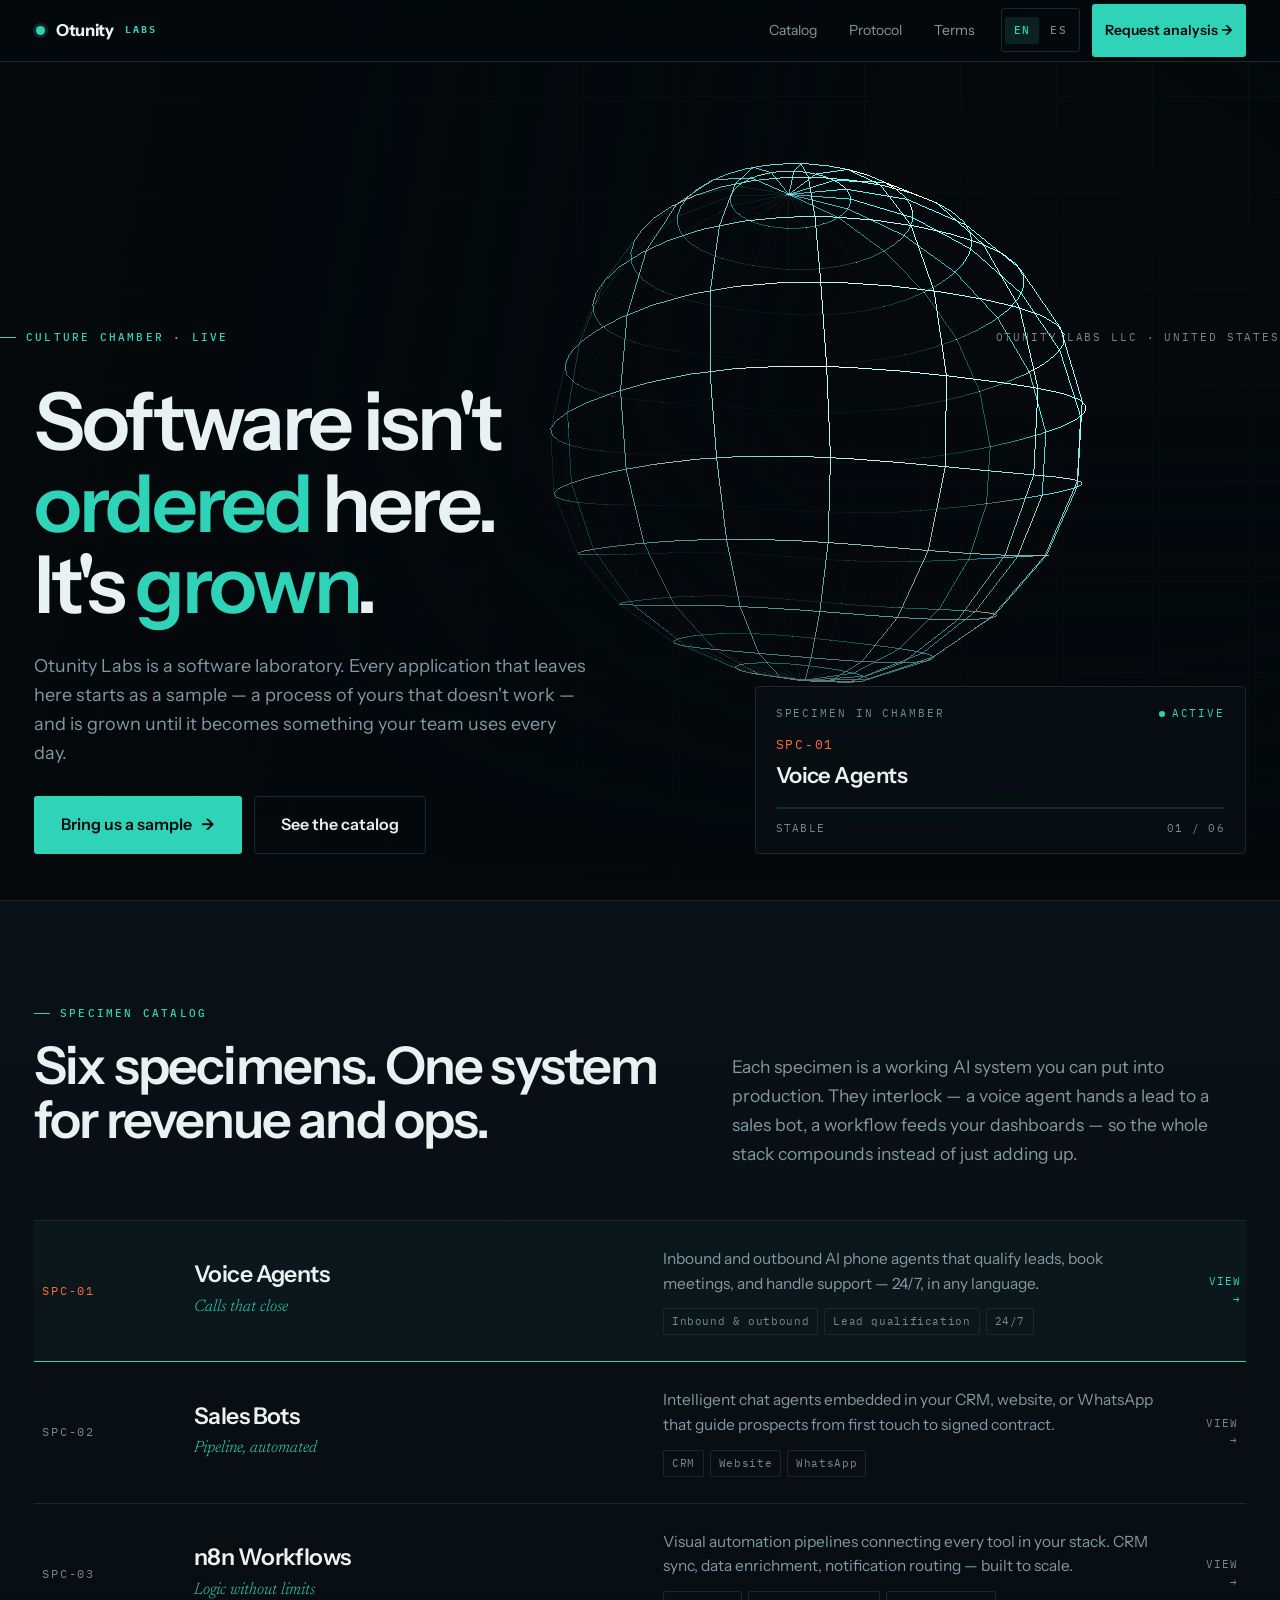
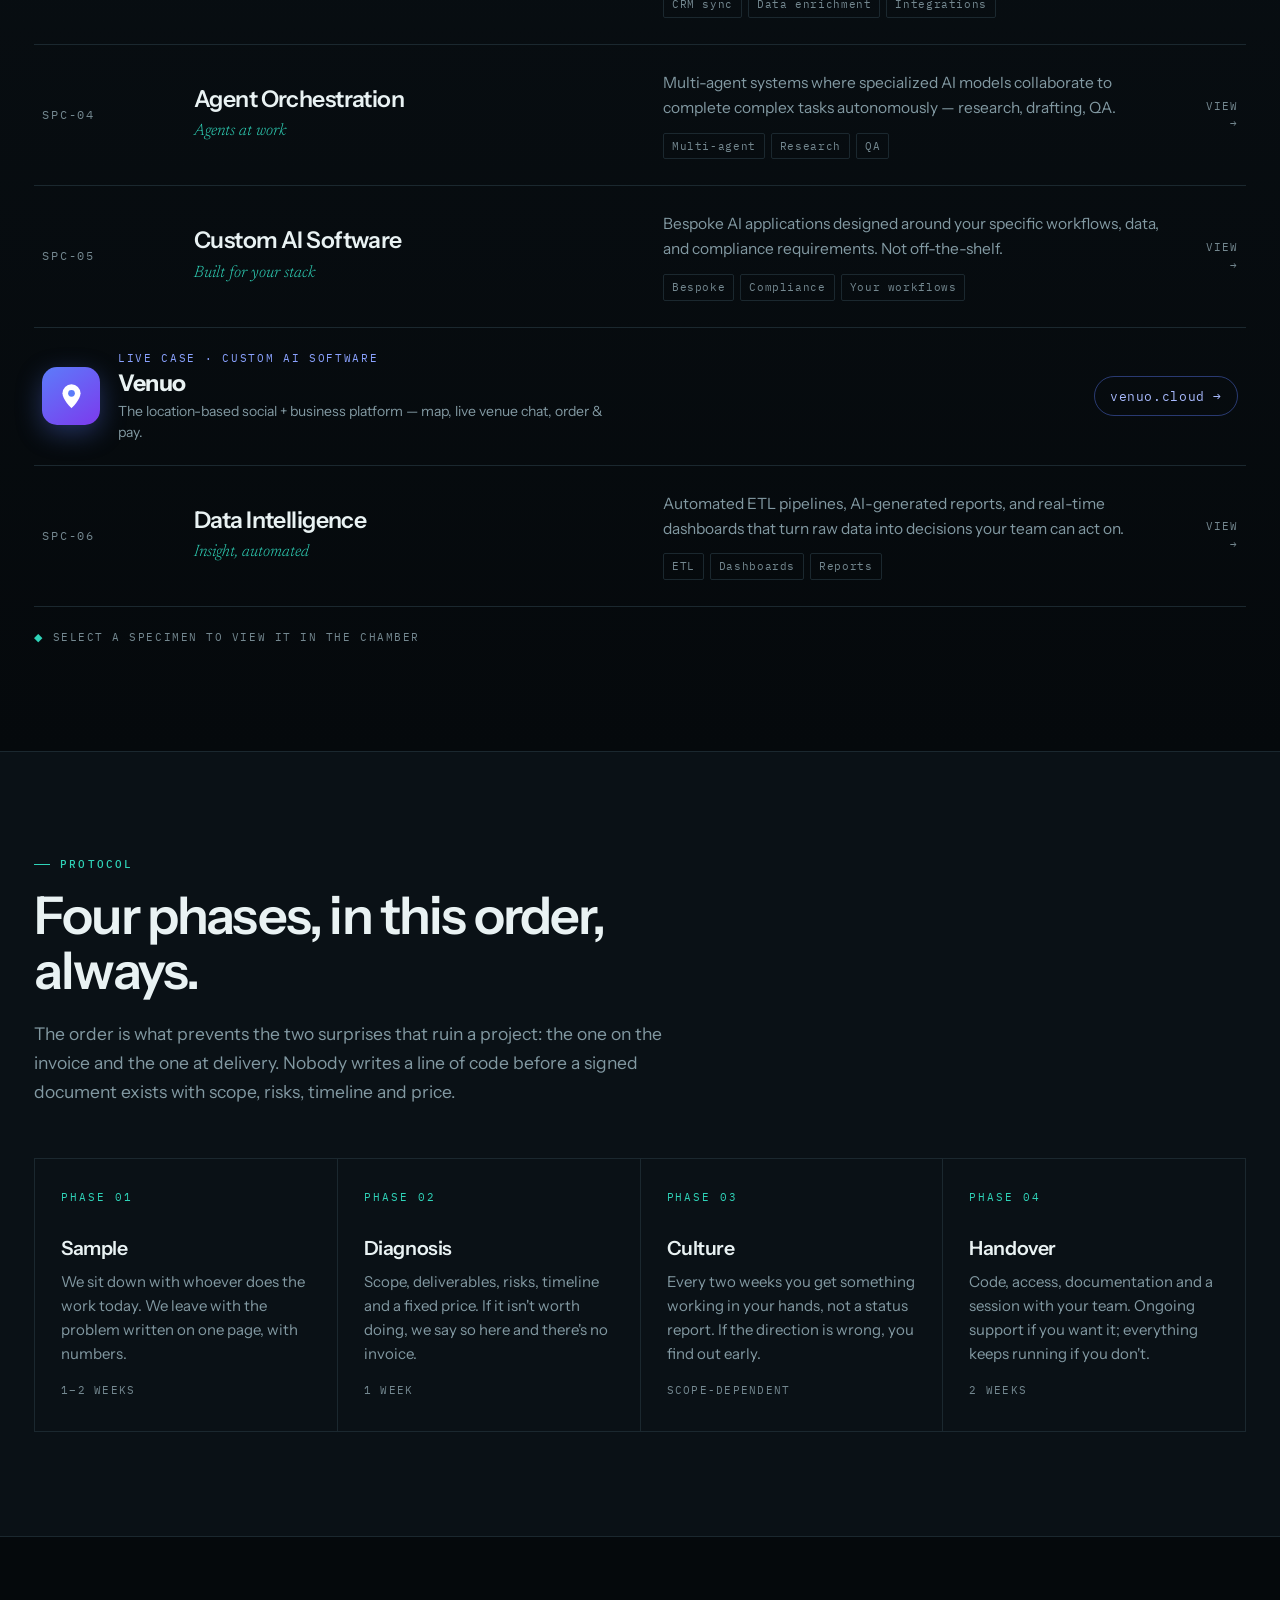
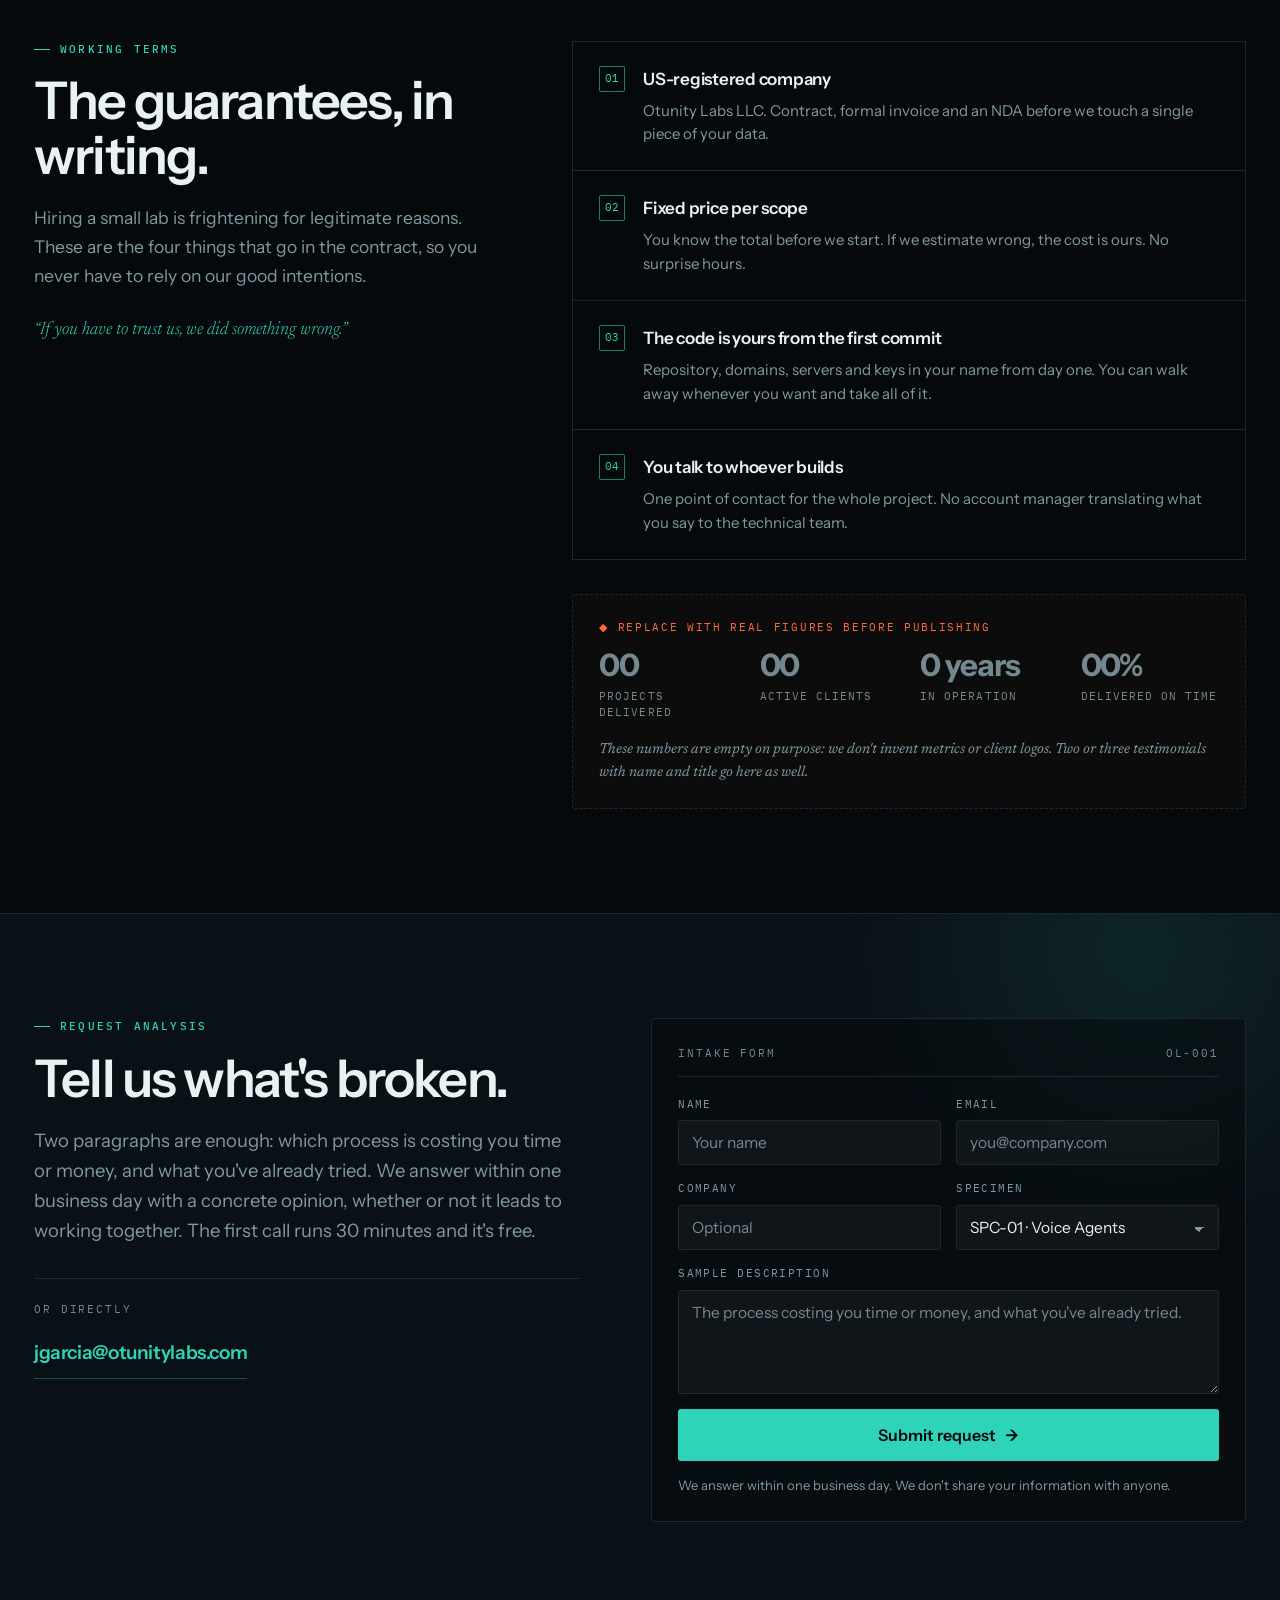
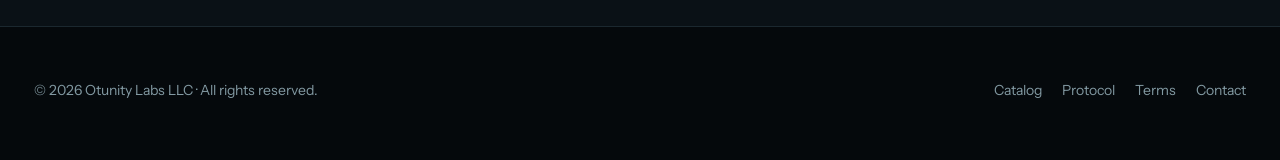
==== commit 390a7d14: "Add files via upload" ====
--- a/index.html
+++ b/index.html
@@ -1 +1 @@
-<!DOCTYPE html><html lang="en" class="no-js"><head><meta charset="utf-8"><meta name="viewport" content="width=device-width,initial-scale=1"><title>Otunity Labs — AI systems laboratory</title><meta name="description" content="Otunity Labs LLC. Voice agents, sales bots, workflow automation, multi-agent orchestration, custom AI software and data intelligence — built around your stack."><meta property="og:title" content="Otunity Labs — Software laboratory"><meta property="og:description" content="Six AI systems in the catalog: voice agents, sales bots, workflows, orchestration, custom software, data intelligence."><meta property="og:type" content="website"><link rel="alternate" hreflang="en" href="./"><link rel="alternate" hreflang="es" href="./"><script>document.documentElement.className="js"</script><link rel="preconnect" href="https://fonts.googleapis.com"><link rel="preconnect" href="https://fonts.gstatic.com" crossorigin><link href="https://fonts.googleapis.com/css2?family=Instrument+Sans:ital,wght@0,400..700;1,400..700&family=IBM+Plex+Mono:ital,wght@0,400;0,500;1,400&family=Newsreader:ital,opsz,wght@1,6..72,300..400&display=swap" rel="stylesheet"><link rel="stylesheet" href="/s.css"></head><body><header class="nav"><div class="wrap nav__in"><a class="brand" href="#top"><span class="brand__dot"></span>Otunity <i>Labs</i></a><nav aria-label="Main"><ul class="nav__links"><li><a href="#catalog" data-es="Catálogo">Catalog</a></li><li><a href="#protocol" data-es="Protocolo">Protocol</a></li><li><a href="#terms" data-es="Condiciones">Terms</a></li><li class="keep"><button class="lang" id="lang" type="button" aria-label="Cambiar a español" title="Español"><span class="lang__i is-on">EN</span><span class="lang__i">ES</span></button></li><li class="keep"><a class="btn btn--solid" href="#request"><span class="btn__long" data-es="Solicitar análisis">Request analysis</span><span class="btn__short" data-es="Contacto">Contact</span> <span class="ar">→</span></a></li></ul></nav></div></header><main id="top"><section class="hero"><div class="chamber" aria-hidden="true"><canvas class="chamber__gl" id="gl"></canvas><div class="chamber__grid"></div><div class="chamber__scrim"></div><div class="chamber__vig"></div></div><div class="wrap hero__in"><div class="hero__top"><p class="lbl" style="margin:0" data-es="Cámara de cultivo · en vivo">Culture chamber · live</p><p class="mono" style="margin:0;font-size:10.5px;letter-spacing:.18em;text-transform:uppercase;color:var(--dim)" data-es-html="Otunity Labs LLC · EE.&nbsp;UU.">Otunity Labs LLC · United States</p></div><h1 class="hero__h" data-es-html="Aquí no se <em>encarga</em> software.<br>Se <em>cultiva</em>.">Software isn't <em>ordered</em> here.<br>It's <em>grown</em>.</h1><div class="hero__grid"><div><p class="hero__p" data-es="Otunity Labs es un laboratorio de software. Cada aplicación que sale de aquí empieza como una muestra —un proceso tuyo que no funciona— y se cultiva hasta convertirse en algo que tu equipo usa todos los días.">Otunity Labs is a software laboratory. Every application that leaves here starts as a sample — a process of yours that doesn't work — and is grown until it becomes something your team uses every day.</p><div class="hero__cta"><a class="btn btn--solid btn--lg" href="#request" data-es="Traer una muestra">Bring us a sample <span class="ar">→</span></a> <a class="btn btn--wire btn--lg" href="#catalog" data-es="Ver el catálogo">See the catalog</a></div></div><div class="read" id="read"><p class="read__hd"><span data-es="Espécimen en cámara">Specimen in chamber</span><span class="read__live" data-es="Activo">Active</span></p><p class="read__id" id="rid">SPC-01</p><p class="read__nm" id="rnm">Voice Agents</p><div class="read__bar"><i id="rbar"></i></div><p class="read__ft"><span id="rst">Stable</span><span id="rct">01 / 06</span></p></div></div></div></section><section class="cat" id="catalog"><div class="wrap"><div class="cat__hd"><div class="rv"><p class="lbl" data-es="Catálogo de especímenes">Specimen catalog</p><h2 class="h" data-es="Seis especímenes. Un sistema para ventas y operaciones.">Six specimens. One system for revenue and ops.</h2></div><p class="p rv" data-es="Cada espécimen es un sistema de IA listo para producción. Encajan entre sí — un agente de voz pasa un lead a un bot de ventas, un flujo alimenta tus paneles — así todo el stack se potencia en vez de solo sumar.">Each specimen is a working AI system you can put into production. They interlock — a voice agent hands a lead to a sales bot, a workflow feeds your dashboards — so the whole stack compounds instead of just adding up.</p></div><div class="cat__list" id="cat"><button class="spec rv" type="button" data-i="0" aria-current="true"><span class="spec__id">SPC-01</span> <span><span class="spec__nm" data-es="Agentes de voz">Voice Agents</span><span class="spec__sub" data-es="Llamadas que cierran">Calls that close</span></span> <span class="spec__tx" data-es="Agentes de voz con IA, entrantes y salientes, que califican leads, agendan reuniones y atienden soporte — 24/7, en cualquier idioma.">Inbound and outbound AI phone agents that qualify leads, book meetings, and handle support — 24/7, in any language. <span class="spec__tags"><span data-es="Entrantes y salientes">Inbound &amp; outbound</span><span data-es="Calificación de leads">Lead qualification</span><span>24/7</span></span></span> <span class="spec__go" data-es="VER →">VIEW →</span></button> <button class="spec rv" type="button" data-i="1"><span class="spec__id">SPC-02</span> <span><span class="spec__nm" data-es="Bots de ventas">Sales Bots</span><span class="spec__sub" data-es="Pipeline, automatizado">Pipeline, automated</span></span> <span class="spec__tx" data-es="Agentes de chat inteligentes integrados en tu CRM, web o WhatsApp que guían al prospecto desde el primer contacto hasta el contrato firmado.">Intelligent chat agents embedded in your CRM, website, or WhatsApp that guide prospects from first touch to signed contract. <span class="spec__tags"><span>CRM</span><span data-es="Web">Website</span><span>WhatsApp</span></span></span> <span class="spec__go" data-es="VER →">VIEW →</span></button> <button class="spec rv" type="button" data-i="2"><span class="spec__id">SPC-03</span> <span><span class="spec__nm" data-es="Flujos n8n">n8n Workflows</span><span class="spec__sub" data-es="Lógica sin límites">Logic without limits</span></span> <span class="spec__tx" data-es="Flujos de automatización visual que conectan todas las herramientas de tu stack. Sincronización de CRM, enriquecimiento de datos, enrutado de notificaciones — hechos para escalar.">Visual automation pipelines connecting every tool in your stack. CRM sync, data enrichment, notification routing — built to scale. <span class="spec__tags"><span data-es="Sincronización CRM">CRM sync</span><span data-es="Enriquecimiento">Data enrichment</span><span data-es="Integraciones">Integrations</span></span></span> <span class="spec__go" data-es="VER →">VIEW →</span></button> <button class="spec rv" type="button" data-i="3"><span class="spec__id">SPC-04</span> <span><span class="spec__nm" data-es="Orquestación de agentes">Agent Orchestration</span><span class="spec__sub" data-es="Agentes trabajando">Agents at work</span></span> <span class="spec__tx" data-es="Sistemas multiagente donde modelos de IA especializados colaboran para completar tareas complejas de forma autónoma — investigación, redacción y control de calidad.">Multi-agent systems where specialized AI models collaborate to complete complex tasks autonomously — research, drafting, QA. <span class="spec__tags"><span data-es="Multiagente">Multi-agent</span><span data-es="Investigación">Research</span><span>QA</span></span></span> <span class="spec__go" data-es="VER →">VIEW →</span></button> <button class="spec rv" type="button" data-i="4"><span class="spec__id">SPC-05</span> <span><span class="spec__nm" data-es="Software de IA a medida">Custom AI Software</span><span class="spec__sub" data-es="Hecho para tu stack">Built for your stack</span></span> <span class="spec__tx" data-es="Aplicaciones de IA a medida, diseñadas en torno a tus flujos de trabajo, tus datos y tus requisitos de cumplimiento. Nada enlatado.">Bespoke AI applications designed around your specific workflows, data, and compliance requirements. Not off-the-shelf. <span class="spec__tags"><span data-es="A medida">Bespoke</span><span data-es="Cumplimiento">Compliance</span><span data-es="Tus flujos">Your workflows</span></span></span> <span class="spec__go" data-es="VER →">VIEW →</span></button><a href="https://venuo-carlos0cruz007-3843s-projects.vercel.app" target="_blank" rel="noopener" style="display:block;border-bottom:1px solid var(--line);padding:16px 8px;text-decoration:none;color:var(--culture);font-family:var(--f-m);font-size:12.5px;letter-spacing:.04em" data-es-html="&#9670;&nbsp; Caso en vivo: <b style='color:var(--clear);font-weight:600'>Venuo</b> &mdash; la plataforma social + negocios (venuo.cloud) &nbsp;&rarr;">&#9670;&nbsp; Live case: <b style="color:var(--clear);font-weight:600">Venuo</b> &mdash; the social + business venue platform (venuo.cloud) &nbsp;&rarr;</a> <button class="spec rv" type="button" data-i="5"><span class="spec__id">SPC-06</span> <span><span class="spec__nm" data-es="Inteligencia de datos">Data Intelligence</span><span class="spec__sub" data-es="Información, automatizada">Insight, automated</span></span> <span class="spec__tx" data-es="Pipelines ETL automatizados, informes generados con IA y paneles en tiempo real que convierten datos crudos en decisiones que tu equipo puede tomar.">Automated ETL pipelines, AI-generated reports, and real-time dashboards that turn raw data into decisions your team can act on. <span class="spec__tags"><span>ETL</span><span data-es="Paneles">Dashboards</span><span data-es="Informes">Reports</span></span></span> <span class="spec__go" data-es="VER →">VIEW →</span></button></div><p class="cat__hint rv"><b>◆</b> <span data-es="Selecciona un espécimen para verlo en la cámara">Select a specimen to view it in the chamber</span></p></div></section><section class="proto" id="protocol"><div class="wrap"><div class="proto__hd"><p class="lbl rv" data-es="Protocolo">Protocol</p><h2 class="h rv" data-es="Cuatro fases, en este orden, siempre.">Four phases, in this order, always.</h2><p class="p rv" data-es="El orden es lo que evita las dos sorpresas que arruinan un proyecto: la de la factura y la de la entrega. Nadie escribe una línea de código antes de que exista un documento firmado con alcance, riesgos, plazo y precio.">The order is what prevents the two surprises that ruin a project: the one on the invoice and the one at delivery. Nobody writes a line of code before a signed document exists with scope, risks, timeline and price.</p></div><div class="proto__grid"><div class="step rv"><span class="step__n" data-es="FASE 01">PHASE 01</span><h3 class="step__h" data-es="Muestra">Sample</h3><p class="step__p" data-es="Nos sentamos con quien hace el trabajo hoy. Salimos con el problema descrito en una página, con números.">We sit down with whoever does the work today. We leave with the problem written on one page, with numbers.</p><span class="step__t" data-es="1–2 semanas">1–2 weeks</span></div><div class="step rv"><span class="step__n" data-es="FASE 02">PHASE 02</span><h3 class="step__h" data-es="Diagnóstico">Diagnosis</h3><p class="step__p" data-es="Alcance, entregables, riesgos, plazo y precio cerrado. Si no conviene hacerlo, lo decimos aquí y no hay factura.">Scope, deliverables, risks, timeline and a fixed price. If it isn't worth doing, we say so here and there's no invoice.</p><span class="step__t" data-es="1 semana">1 week</span></div><div class="step rv"><span class="step__n" data-es="FASE 03">PHASE 03</span><h3 class="step__h" data-es="Cultivo">Culture</h3><p class="step__p" data-es="Cada dos semanas tienes algo funcionando en las manos, no un informe de avance. Si el rumbo está mal, se ve pronto.">Every two weeks you get something working in your hands, not a status report. If the direction is wrong, you find out early.</p><span class="step__t" data-es="Según alcance">Scope-dependent</span></div><div class="step rv"><span class="step__n" data-es="FASE 04">PHASE 04</span><h3 class="step__h" data-es="Traspaso">Handover</h3><p class="step__p" data-es="Código, accesos, documentación y una sesión con tu equipo. Soporte si lo quieres; todo sigue en pie si no.">Code, access, documentation and a session with your team. Ongoing support if you want it; everything keeps running if you don't.</p><span class="step__t" data-es="2 semanas">2 weeks</span></div></div></div></section><section class="cond" id="terms"><div class="wrap cond__grid"><div class="rv"><p class="lbl" data-es="Condiciones de trabajo">Working terms</p><h2 class="h" data-es="Las garantías, por escrito.">The guarantees, in writing.</h2><p class="p" data-es="Contratar a un laboratorio pequeño da miedo por razones legítimas. Estas son las cuatro cosas que van en el contrato, para que no dependas de nuestra buena voluntad.">Hiring a small lab is frightening for legitimate reasons. These are the four things that go in the contract, so you never have to rely on our good intentions.</p><p class="note" style="margin:26px 0 0" data-es="«Si te tienes que fiar de nosotros, algo hicimos mal.»">“If you have to trust us, we did something wrong.”</p></div><div><div class="cond__list"><div class="cond__row rv"><span class="cond__ic">01</span><div><h3 class="cond__h" data-es-html="Sociedad registrada en EE.&nbsp;UU.">US-registered company</h3><p class="cond__p" data-es="Otunity Labs LLC. Contrato, factura formal y acuerdo de confidencialidad antes de tocar un solo dato tuyo.">Otunity Labs LLC. Contract, formal invoice and an NDA before we touch a single piece of your data.</p></div></div><div class="cond__row rv"><span class="cond__ic">02</span><div><h3 class="cond__h" data-es="Precio cerrado por alcance">Fixed price per scope</h3><p class="cond__p" data-es="Sabes el total antes de empezar. Si estimamos mal, el costo es nuestro. No hay horas sorpresa.">You know the total before we start. If we estimate wrong, the cost is ours. No surprise hours.</p></div></div><div class="cond__row rv"><span class="cond__ic">03</span><div><h3 class="cond__h" data-es="El código es tuyo desde el primer commit">The code is yours from the first commit</h3><p class="cond__p" data-es="Repositorio, dominios, servidores y llaves a tu nombre desde el día uno. Puedes irte cuando quieras y llevártelo todo.">Repository, domains, servers and keys in your name from day one. You can walk away whenever you want and take all of it.</p></div></div><div class="cond__row rv"><span class="cond__ic">04</span><div><h3 class="cond__h" data-es="Hablas con quien construye">You talk to whoever builds</h3><p class="cond__p" data-es="Un solo interlocutor durante todo el proyecto. Sin gestor de cuenta que traduzca lo que dices al equipo técnico.">One point of contact for the whole project. No account manager translating what you say to the technical team.</p></div></div></div><div class="pend rv"><p class="pend__t" data-es="◆ Reemplazar con cifras reales antes de publicar">◆ Replace with real figures before publishing</p><div class="pend__row"><div><p class="pend__n">00</p><p class="pend__l" data-es="Proyectos entregados">Projects delivered</p></div><div><p class="pend__n">00</p><p class="pend__l" data-es="Clientes activos">Active clients</p></div><div><p class="pend__n" data-es="0 años">0 years</p><p class="pend__l" data-es="En operación">In operation</p></div><div><p class="pend__n">00%</p><p class="pend__l" data-es="Entregados en plazo">Delivered on time</p></div></div><p class="pend__x" data-es="Estos números están vacíos a propósito: no inventamos métricas ni logotipos de clientes. Aquí van también dos o tres testimonios con nombre y cargo.">These numbers are empty on purpose: we don't invent metrics or client logos. Two or three testimonials with name and title go here as well.</p></div></div></div></section><section class="req" id="request"><div class="wrap req__grid"><div class="rv"><p class="lbl" data-es="Solicitar análisis">Request analysis</p><h2 class="h" data-es="Cuéntanos qué está roto.">Tell us what's broken.</h2><p class="req__p" data-es="Dos párrafos bastan: qué proceso te cuesta tiempo o dinero y qué has intentado ya. Respondemos en un día hábil con una opinión concreta, sirva o no para trabajar juntos. La primera llamada dura 30 minutos y no se cobra.">Two paragraphs are enough: which process is costing you time or money, and what you've already tried. We answer within one business day with a concrete opinion, whether or not it leads to working together. The first call runs 30 minutes and it's free.</p><div class="req__dir"><span data-es="O directamente">Or directly</span><a href="mailto:jgarcia@otunitylabs.com">jgarcia@otunitylabs.com</a></div></div><form class="form rv" id="form"><p class="form__hd"><span data-es="Formulario de ingreso">Intake form</span><span>OL-001</span></p><div class="row2"><div class="fld"><label for="f1" data-es="Nombre">Name</label><input id="f1" name="name" required placeholder="Your name" data-es-ph="Tu nombre"></div><div class="fld"><label for="f2">Email</label><input id="f2" name="email" type="email" required placeholder="you@company.com" data-es-ph="tu@empresa.com"></div></div><div class="row2"><div class="fld"><label for="f3" data-es="Empresa">Company</label><input id="f3" name="company" placeholder="Optional" data-es-ph="Opcional"></div><div class="fld"><label for="f4" data-es="Espécimen">Specimen</label> <select id="f4" name="specimen"><option data-es="SPC-01 · Agentes de voz">SPC-01 · Voice Agents</option><option data-es="SPC-02 · Bots de ventas">SPC-02 · Sales Bots</option><option data-es="SPC-03 · Flujos n8n">SPC-03 · n8n Workflows</option><option data-es="SPC-04 · Orquestación de agentes">SPC-04 · Agent Orchestration</option><option data-es="SPC-05 · Software de IA a medida">SPC-05 · Custom AI Software</option><option data-es="SPC-06 · Inteligencia de datos">SPC-06 · Data Intelligence</option><option data-es="Todavía no lo tengo claro">Not sure yet</option></select></div></div><div class="fld"><label for="f5" data-es="Descripción de la muestra">Sample description</label><textarea id="f5" name="message" required placeholder="The process costing you time or money, and what you've already tried." data-es-ph="El proceso que te cuesta tiempo o dinero, y qué has intentado ya."></textarea></div><button class="btn btn--solid btn--lg form__go" type="submit" data-es="Enviar solicitud">Submit request <span class="ar">→</span></button><p class="form__fine" id="fine" data-es="Respondemos en un día hábil. No compartimos tu información con nadie.">We answer within one business day. We don't share your information with anyone.</p></form></div></section></main><footer class="foot"><div class="wrap foot__in"><p style="margin:0">© <span id="yr">2026</span> Otunity Labs LLC · <span data-es="Todos los derechos reservados.">All rights reserved.</span></p><ul class="foot__nav"><li><a href="#catalog" data-es="Catálogo">Catalog</a></li><li><a href="#protocol" data-es="Protocolo">Protocol</a></li><li><a href="#terms" data-es="Condiciones">Terms</a></li><li><a href="mailto:jgarcia@otunitylabs.com" data-es="Contacto">Contact</a></li></ul></div></footer><script src="/app.js"></script></body></html>+<!DOCTYPE html><html lang="en" class="no-js"><head><meta charset="utf-8"><meta name="viewport" content="width=device-width,initial-scale=1"><title>Otunity Labs — AI systems laboratory</title><meta name="description" content="Otunity Labs LLC. Voice agents, sales bots, workflow automation, multi-agent orchestration, custom AI software and data intelligence — built around your stack."><meta property="og:title" content="Otunity Labs — Software laboratory"><meta property="og:description" content="Six AI systems in the catalog: voice agents, sales bots, workflows, orchestration, custom software, data intelligence."><meta property="og:type" content="website"><link rel="alternate" hreflang="en" href="./"><link rel="alternate" hreflang="es" href="./"><script>document.documentElement.className="js"</script><link rel="preconnect" href="https://fonts.googleapis.com"><link rel="preconnect" href="https://fonts.gstatic.com" crossorigin><link href="https://fonts.googleapis.com/css2?family=Instrument+Sans:ital,wght@0,400..700;1,400..700&family=IBM+Plex+Mono:ital,wght@0,400;0,500;1,400&family=Newsreader:ital,opsz,wght@1,6..72,300..400&display=swap" rel="stylesheet"><link rel="stylesheet" href="/s.css"><style>.vcard{display:flex;align-items:center;gap:18px;border-bottom:1px solid var(--line);padding:22px 8px;text-decoration:none;position:relative;transition:background .25s}.vcard:hover{background:rgba(92,124,250,.06)}.vcard::after{content:"";position:absolute;left:0;bottom:-1px;height:1px;width:0;background:#5C7CFA;transition:width .45s cubic-bezier(.2,.8,.3,1)}.vcard:hover::after{width:100%}.vcard__ic{flex:0 0 auto;width:58px;height:58px;border-radius:15px;background:linear-gradient(145deg,#5C7CFA,#7C3AED);display:grid;place-items:center;box-shadow:0 8px 26px rgba(92,124,250,.34)}.vcard__ic svg{width:31px;height:31px}.vcard__body{flex:1 1 auto;min-width:0}.vcard__k{display:block;font-family:var(--f-m);font-size:10.5px;letter-spacing:.16em;text-transform:uppercase;color:#8aa2ff;margin:0 0 4px}.vcard__nm{display:block;font-size:23px;font-weight:700;letter-spacing:-.02em;color:var(--clear);line-height:1.1}.vcard__tx{display:block;color:var(--haze);font-size:14px;line-height:1.5;margin:5px 0 0;max-width:54ch}.vcard__go{flex:0 0 auto;font-family:var(--f-m);font-size:12.5px;letter-spacing:.05em;color:#a9bbff;white-space:nowrap;padding:9px 15px;border:1px solid rgba(92,124,250,.42);border-radius:999px;transition:background .2s,color .2s,border-color .2s}.vcard:hover .vcard__go{background:#5C7CFA;color:#fff;border-color:#5C7CFA}@media(max-width:640px){.vcard{gap:14px;padding:18px 6px}.vcard__go{display:none}.vcard__ic{width:50px;height:50px;border-radius:13px}.vcard__ic svg{width:27px;height:27px}.vcard__nm{font-size:20px}.vcard__tx{font-size:13px}}</style></head><body><header class="nav"><div class="wrap nav__in"><a class="brand" href="#top"><span class="brand__dot"></span>Otunity <i>Labs</i></a><nav aria-label="Main"><ul class="nav__links"><li><a href="#catalog" data-es="Catálogo">Catalog</a></li><li><a href="#protocol" data-es="Protocolo">Protocol</a></li><li><a href="#terms" data-es="Condiciones">Terms</a></li><li class="keep"><button class="lang" id="lang" type="button" aria-label="Cambiar a español" title="Español"><span class="lang__i is-on">EN</span><span class="lang__i">ES</span></button></li><li class="keep"><a class="btn btn--solid" href="#request"><span class="btn__long" data-es="Solicitar análisis">Request analysis</span><span class="btn__short" data-es="Contacto">Contact</span> <span class="ar">→</span></a></li></ul></nav></div></header><main id="top"><section class="hero"><div class="chamber" aria-hidden="true"><canvas class="chamber__gl" id="gl"></canvas><div class="chamber__grid"></div><div class="chamber__scrim"></div><div class="chamber__vig"></div></div><div class="wrap hero__in"><div class="hero__top"><p class="lbl" style="margin:0" data-es="Cámara de cultivo · en vivo">Culture chamber · live</p><p class="mono" style="margin:0;font-size:10.5px;letter-spacing:.18em;text-transform:uppercase;color:var(--dim)" data-es-html="Otunity Labs LLC · EE.&nbsp;UU.">Otunity Labs LLC · United States</p></div><h1 class="hero__h" data-es-html="Aquí no se <em>encarga</em> software.<br>Se <em>cultiva</em>.">Software isn't <em>ordered</em> here.<br>It's <em>grown</em>.</h1><div class="hero__grid"><div><p class="hero__p" data-es="Otunity Labs es un laboratorio de software. Cada aplicación que sale de aquí empieza como una muestra —un proceso tuyo que no funciona— y se cultiva hasta convertirse en algo que tu equipo usa todos los días.">Otunity Labs is a software laboratory. Every application that leaves here starts as a sample — a process of yours that doesn't work — and is grown until it becomes something your team uses every day.</p><div class="hero__cta"><a class="btn btn--solid btn--lg" href="#request" data-es="Traer una muestra">Bring us a sample <span class="ar">→</span></a> <a class="btn btn--wire btn--lg" href="#catalog" data-es="Ver el catálogo">See the catalog</a></div></div><div class="read" id="read"><p class="read__hd"><span data-es="Espécimen en cámara">Specimen in chamber</span><span class="read__live" data-es="Activo">Active</span></p><p class="read__id" id="rid">SPC-01</p><p class="read__nm" id="rnm">Voice Agents</p><div class="read__bar"><i id="rbar"></i></div><p class="read__ft"><span id="rst">Stable</span><span id="rct">01 / 06</span></p></div></div></div></section><section class="cat" id="catalog"><div class="wrap"><div class="cat__hd"><div class="rv"><p class="lbl" data-es="Catálogo de especímenes">Specimen catalog</p><h2 class="h" data-es="Seis especímenes. Un sistema para ventas y operaciones.">Six specimens. One system for revenue and ops.</h2></div><p class="p rv" data-es="Cada espécimen es un sistema de IA listo para producción. Encajan entre sí — un agente de voz pasa un lead a un bot de ventas, un flujo alimenta tus paneles — así todo el stack se potencia en vez de solo sumar.">Each specimen is a working AI system you can put into production. They interlock — a voice agent hands a lead to a sales bot, a workflow feeds your dashboards — so the whole stack compounds instead of just adding up.</p></div><div class="cat__list" id="cat"><button class="spec rv" type="button" data-i="0" aria-current="true"><span class="spec__id">SPC-01</span> <span><span class="spec__nm" data-es="Agentes de voz">Voice Agents</span><span class="spec__sub" data-es="Llamadas que cierran">Calls that close</span></span> <span class="spec__tx" data-es="Agentes de voz con IA, entrantes y salientes, que califican leads, agendan reuniones y atienden soporte — 24/7, en cualquier idioma.">Inbound and outbound AI phone agents that qualify leads, book meetings, and handle support — 24/7, in any language. <span class="spec__tags"><span data-es="Entrantes y salientes">Inbound &amp; outbound</span><span data-es="Calificación de leads">Lead qualification</span><span>24/7</span></span></span> <span class="spec__go" data-es="VER →">VIEW →</span></button> <button class="spec rv" type="button" data-i="1"><span class="spec__id">SPC-02</span> <span><span class="spec__nm" data-es="Bots de ventas">Sales Bots</span><span class="spec__sub" data-es="Pipeline, automatizado">Pipeline, automated</span></span> <span class="spec__tx" data-es="Agentes de chat inteligentes integrados en tu CRM, web o WhatsApp que guían al prospecto desde el primer contacto hasta el contrato firmado.">Intelligent chat agents embedded in your CRM, website, or WhatsApp that guide prospects from first touch to signed contract. <span class="spec__tags"><span>CRM</span><span data-es="Web">Website</span><span>WhatsApp</span></span></span> <span class="spec__go" data-es="VER →">VIEW →</span></button> <button class="spec rv" type="button" data-i="2"><span class="spec__id">SPC-03</span> <span><span class="spec__nm" data-es="Flujos n8n">n8n Workflows</span><span class="spec__sub" data-es="Lógica sin límites">Logic without limits</span></span> <span class="spec__tx" data-es="Flujos de automatización visual que conectan todas las herramientas de tu stack. Sincronización de CRM, enriquecimiento de datos, enrutado de notificaciones — hechos para escalar.">Visual automation pipelines connecting every tool in your stack. CRM sync, data enrichment, notification routing — built to scale. <span class="spec__tags"><span data-es="Sincronización CRM">CRM sync</span><span data-es="Enriquecimiento">Data enrichment</span><span data-es="Integraciones">Integrations</span></span></span> <span class="spec__go" data-es="VER →">VIEW →</span></button> <button class="spec rv" type="button" data-i="3"><span class="spec__id">SPC-04</span> <span><span class="spec__nm" data-es="Orquestación de agentes">Agent Orchestration</span><span class="spec__sub" data-es="Agentes trabajando">Agents at work</span></span> <span class="spec__tx" data-es="Sistemas multiagente donde modelos de IA especializados colaboran para completar tareas complejas de forma autónoma — investigación, redacción y control de calidad.">Multi-agent systems where specialized AI models collaborate to complete complex tasks autonomously — research, drafting, QA. <span class="spec__tags"><span data-es="Multiagente">Multi-agent</span><span data-es="Investigación">Research</span><span>QA</span></span></span> <span class="spec__go" data-es="VER →">VIEW →</span></button> <button class="spec rv" type="button" data-i="4"><span class="spec__id">SPC-05</span> <span><span class="spec__nm" data-es="Software de IA a medida">Custom AI Software</span><span class="spec__sub" data-es="Hecho para tu stack">Built for your stack</span></span> <span class="spec__tx" data-es="Aplicaciones de IA a medida, diseñadas en torno a tus flujos de trabajo, tus datos y tus requisitos de cumplimiento. Nada enlatado.">Bespoke AI applications designed around your specific workflows, data, and compliance requirements. Not off-the-shelf. <span class="spec__tags"><span data-es="A medida">Bespoke</span><span data-es="Cumplimiento">Compliance</span><span data-es="Tus flujos">Your workflows</span></span></span> <span class="spec__go" data-es="VER →">VIEW →</span></button><a class="vcard" href="https://venuo.cloud" target="_blank" rel="noopener"><span class="vcard__ic"><svg viewBox="0 0 24 24" fill="none" aria-hidden="true"><path d="M12 21s7-6.4 7-11.5A7 7 0 0 0 5 9.5C5 14.6 12 21 12 21Z" fill="#fff"/><circle cx="12" cy="9.5" r="2.6" fill="#5C7CFA"/></svg></span><span class="vcard__body"><span class="vcard__k" data-es="Caso en vivo · Custom AI Software">Live case · Custom AI Software</span><span class="vcard__nm">Venuo</span><span class="vcard__tx" data-es="La plataforma social + negocios basada en ubicación — mapa, chat de negocios en vivo, y pedir &amp; pagar.">The location-based social + business platform — map, live venue chat, order &amp; pay.</span></span><span class="vcard__go">venuo.cloud →</span></a> <button class="spec rv" type="button" data-i="5"><span class="spec__id">SPC-06</span> <span><span class="spec__nm" data-es="Inteligencia de datos">Data Intelligence</span><span class="spec__sub" data-es="Información, automatizada">Insight, automated</span></span> <span class="spec__tx" data-es="Pipelines ETL automatizados, informes generados con IA y paneles en tiempo real que convierten datos crudos en decisiones que tu equipo puede tomar.">Automated ETL pipelines, AI-generated reports, and real-time dashboards that turn raw data into decisions your team can act on. <span class="spec__tags"><span>ETL</span><span data-es="Paneles">Dashboards</span><span data-es="Informes">Reports</span></span></span> <span class="spec__go" data-es="VER →">VIEW →</span></button></div><p class="cat__hint rv"><b>◆</b> <span data-es="Selecciona un espécimen para verlo en la cámara">Select a specimen to view it in the chamber</span></p></div></section><section class="proto" id="protocol"><div class="wrap"><div class="proto__hd"><p class="lbl rv" data-es="Protocolo">Protocol</p><h2 class="h rv" data-es="Cuatro fases, en este orden, siempre.">Four phases, in this order, always.</h2><p class="p rv" data-es="El orden es lo que evita las dos sorpresas que arruinan un proyecto: la de la factura y la de la entrega. Nadie escribe una línea de código antes de que exista un documento firmado con alcance, riesgos, plazo y precio.">The order is what prevents the two surprises that ruin a project: the one on the invoice and the one at delivery. Nobody writes a line of code before a signed document exists with scope, risks, timeline and price.</p></div><div class="proto__grid"><div class="step rv"><span class="step__n" data-es="FASE 01">PHASE 01</span><h3 class="step__h" data-es="Muestra">Sample</h3><p class="step__p" data-es="Nos sentamos con quien hace el trabajo hoy. Salimos con el problema descrito en una página, con números.">We sit down with whoever does the work today. We leave with the problem written on one page, with numbers.</p><span class="step__t" data-es="1–2 semanas">1–2 weeks</span></div><div class="step rv"><span class="step__n" data-es="FASE 02">PHASE 02</span><h3 class="step__h" data-es="Diagnóstico">Diagnosis</h3><p class="step__p" data-es="Alcance, entregables, riesgos, plazo y precio cerrado. Si no conviene hacerlo, lo decimos aquí y no hay factura.">Scope, deliverables, risks, timeline and a fixed price. If it isn't worth doing, we say so here and there's no invoice.</p><span class="step__t" data-es="1 semana">1 week</span></div><div class="step rv"><span class="step__n" data-es="FASE 03">PHASE 03</span><h3 class="step__h" data-es="Cultivo">Culture</h3><p class="step__p" data-es="Cada dos semanas tienes algo funcionando en las manos, no un informe de avance. Si el rumbo está mal, se ve pronto.">Every two weeks you get something working in your hands, not a status report. If the direction is wrong, you find out early.</p><span class="step__t" data-es="Según alcance">Scope-dependent</span></div><div class="step rv"><span class="step__n" data-es="FASE 04">PHASE 04</span><h3 class="step__h" data-es="Traspaso">Handover</h3><p class="step__p" data-es="Código, accesos, documentación y una sesión con tu equipo. Soporte si lo quieres; todo sigue en pie si no.">Code, access, documentation and a session with your team. Ongoing support if you want it; everything keeps running if you don't.</p><span class="step__t" data-es="2 semanas">2 weeks</span></div></div></div></section><section class="cond" id="terms"><div class="wrap cond__grid"><div class="rv"><p class="lbl" data-es="Condiciones de trabajo">Working terms</p><h2 class="h" data-es="Las garantías, por escrito.">The guarantees, in writing.</h2><p class="p" data-es="Contratar a un laboratorio pequeño da miedo por razones legítimas. Estas son las cuatro cosas que van en el contrato, para que no dependas de nuestra buena voluntad.">Hiring a small lab is frightening for legitimate reasons. These are the four things that go in the contract, so you never have to rely on our good intentions.</p><p class="note" style="margin:26px 0 0" data-es="«Si te tienes que fiar de nosotros, algo hicimos mal.»">“If you have to trust us, we did something wrong.”</p></div><div><div class="cond__list"><div class="cond__row rv"><span class="cond__ic">01</span><div><h3 class="cond__h" data-es-html="Sociedad registrada en EE.&nbsp;UU.">US-registered company</h3><p class="cond__p" data-es="Otunity Labs LLC. Contrato, factura formal y acuerdo de confidencialidad antes de tocar un solo dato tuyo.">Otunity Labs LLC. Contract, formal invoice and an NDA before we touch a single piece of your data.</p></div></div><div class="cond__row rv"><span class="cond__ic">02</span><div><h3 class="cond__h" data-es="Precio cerrado por alcance">Fixed price per scope</h3><p class="cond__p" data-es="Sabes el total antes de empezar. Si estimamos mal, el costo es nuestro. No hay horas sorpresa.">You know the total before we start. If we estimate wrong, the cost is ours. No surprise hours.</p></div></div><div class="cond__row rv"><span class="cond__ic">03</span><div><h3 class="cond__h" data-es="El código es tuyo desde el primer commit">The code is yours from the first commit</h3><p class="cond__p" data-es="Repositorio, dominios, servidores y llaves a tu nombre desde el día uno. Puedes irte cuando quieras y llevártelo todo.">Repository, domains, servers and keys in your name from day one. You can walk away whenever you want and take all of it.</p></div></div><div class="cond__row rv"><span class="cond__ic">04</span><div><h3 class="cond__h" data-es="Hablas con quien construye">You talk to whoever builds</h3><p class="cond__p" data-es="Un solo interlocutor durante todo el proyecto. Sin gestor de cuenta que traduzca lo que dices al equipo técnico.">One point of contact for the whole project. No account manager translating what you say to the technical team.</p></div></div></div><div class="pend rv"><p class="pend__t" data-es="◆ Reemplazar con cifras reales antes de publicar">◆ Replace with real figures before publishing</p><div class="pend__row"><div><p class="pend__n">00</p><p class="pend__l" data-es="Proyectos entregados">Projects delivered</p></div><div><p class="pend__n">00</p><p class="pend__l" data-es="Clientes activos">Active clients</p></div><div><p class="pend__n" data-es="0 años">0 years</p><p class="pend__l" data-es="En operación">In operation</p></div><div><p class="pend__n">00%</p><p class="pend__l" data-es="Entregados en plazo">Delivered on time</p></div></div><p class="pend__x" data-es="Estos números están vacíos a propósito: no inventamos métricas ni logotipos de clientes. Aquí van también dos o tres testimonios con nombre y cargo.">These numbers are empty on purpose: we don't invent metrics or client logos. Two or three testimonials with name and title go here as well.</p></div></div></div></section><section class="req" id="request"><div class="wrap req__grid"><div class="rv"><p class="lbl" data-es="Solicitar análisis">Request analysis</p><h2 class="h" data-es="Cuéntanos qué está roto.">Tell us what's broken.</h2><p class="req__p" data-es="Dos párrafos bastan: qué proceso te cuesta tiempo o dinero y qué has intentado ya. Respondemos en un día hábil con una opinión concreta, sirva o no para trabajar juntos. La primera llamada dura 30 minutos y no se cobra.">Two paragraphs are enough: which process is costing you time or money, and what you've already tried. We answer within one business day with a concrete opinion, whether or not it leads to working together. The first call runs 30 minutes and it's free.</p><div class="req__dir"><span data-es="O directamente">Or directly</span><a href="mailto:jgarcia@otunitylabs.com">jgarcia@otunitylabs.com</a></div></div><form class="form rv" id="form"><p class="form__hd"><span data-es="Formulario de ingreso">Intake form</span><span>OL-001</span></p><div class="row2"><div class="fld"><label for="f1" data-es="Nombre">Name</label><input id="f1" name="name" required placeholder="Your name" data-es-ph="Tu nombre"></div><div class="fld"><label for="f2">Email</label><input id="f2" name="email" type="email" required placeholder="you@company.com" data-es-ph="tu@empresa.com"></div></div><div class="row2"><div class="fld"><label for="f3" data-es="Empresa">Company</label><input id="f3" name="company" placeholder="Optional" data-es-ph="Opcional"></div><div class="fld"><label for="f4" data-es="Espécimen">Specimen</label> <select id="f4" name="specimen"><option data-es="SPC-01 · Agentes de voz">SPC-01 · Voice Agents</option><option data-es="SPC-02 · Bots de ventas">SPC-02 · Sales Bots</option><option data-es="SPC-03 · Flujos n8n">SPC-03 · n8n Workflows</option><option data-es="SPC-04 · Orquestación de agentes">SPC-04 · Agent Orchestration</option><option data-es="SPC-05 · Software de IA a medida">SPC-05 · Custom AI Software</option><option data-es="SPC-06 · Inteligencia de datos">SPC-06 · Data Intelligence</option><option data-es="Todavía no lo tengo claro">Not sure yet</option></select></div></div><div class="fld"><label for="f5" data-es="Descripción de la muestra">Sample description</label><textarea id="f5" name="message" required placeholder="The process costing you time or money, and what you've already tried." data-es-ph="El proceso que te cuesta tiempo o dinero, y qué has intentado ya."></textarea></div><button class="btn btn--solid btn--lg form__go" type="submit" data-es="Enviar solicitud">Submit request <span class="ar">→</span></button><p class="form__fine" id="fine" data-es="Respondemos en un día hábil. No compartimos tu información con nadie.">We answer within one business day. We don't share your information with anyone.</p></form></div></section></main><footer class="foot"><div class="wrap foot__in"><p style="margin:0">© <span id="yr">2026</span> Otunity Labs LLC · <span data-es="Todos los derechos reservados.">All rights reserved.</span></p><ul class="foot__nav"><li><a href="#catalog" data-es="Catálogo">Catalog</a></li><li><a href="#protocol" data-es="Protocolo">Protocol</a></li><li><a href="#terms" data-es="Condiciones">Terms</a></li><li><a href="mailto:jgarcia@otunitylabs.com" data-es="Contacto">Contact</a></li></ul></div></footer><script src="/app.js"></script></body></html>
